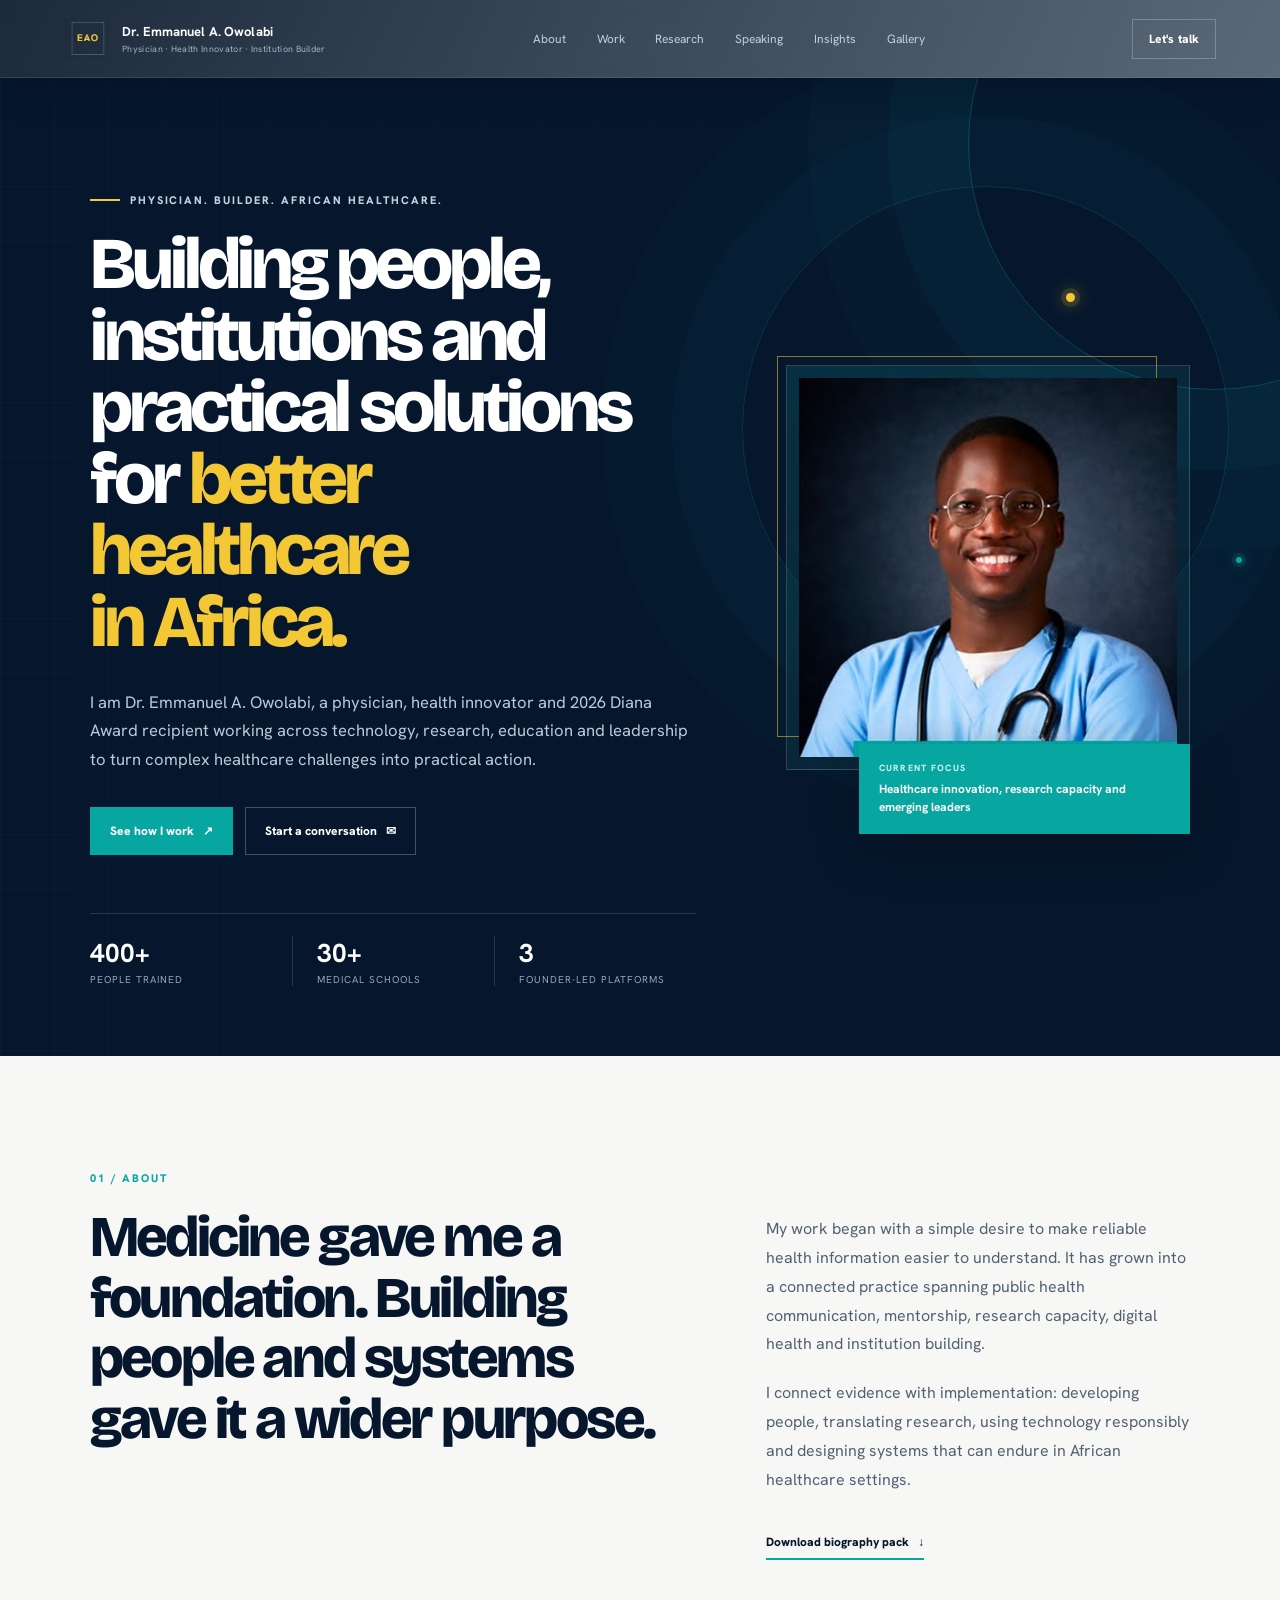
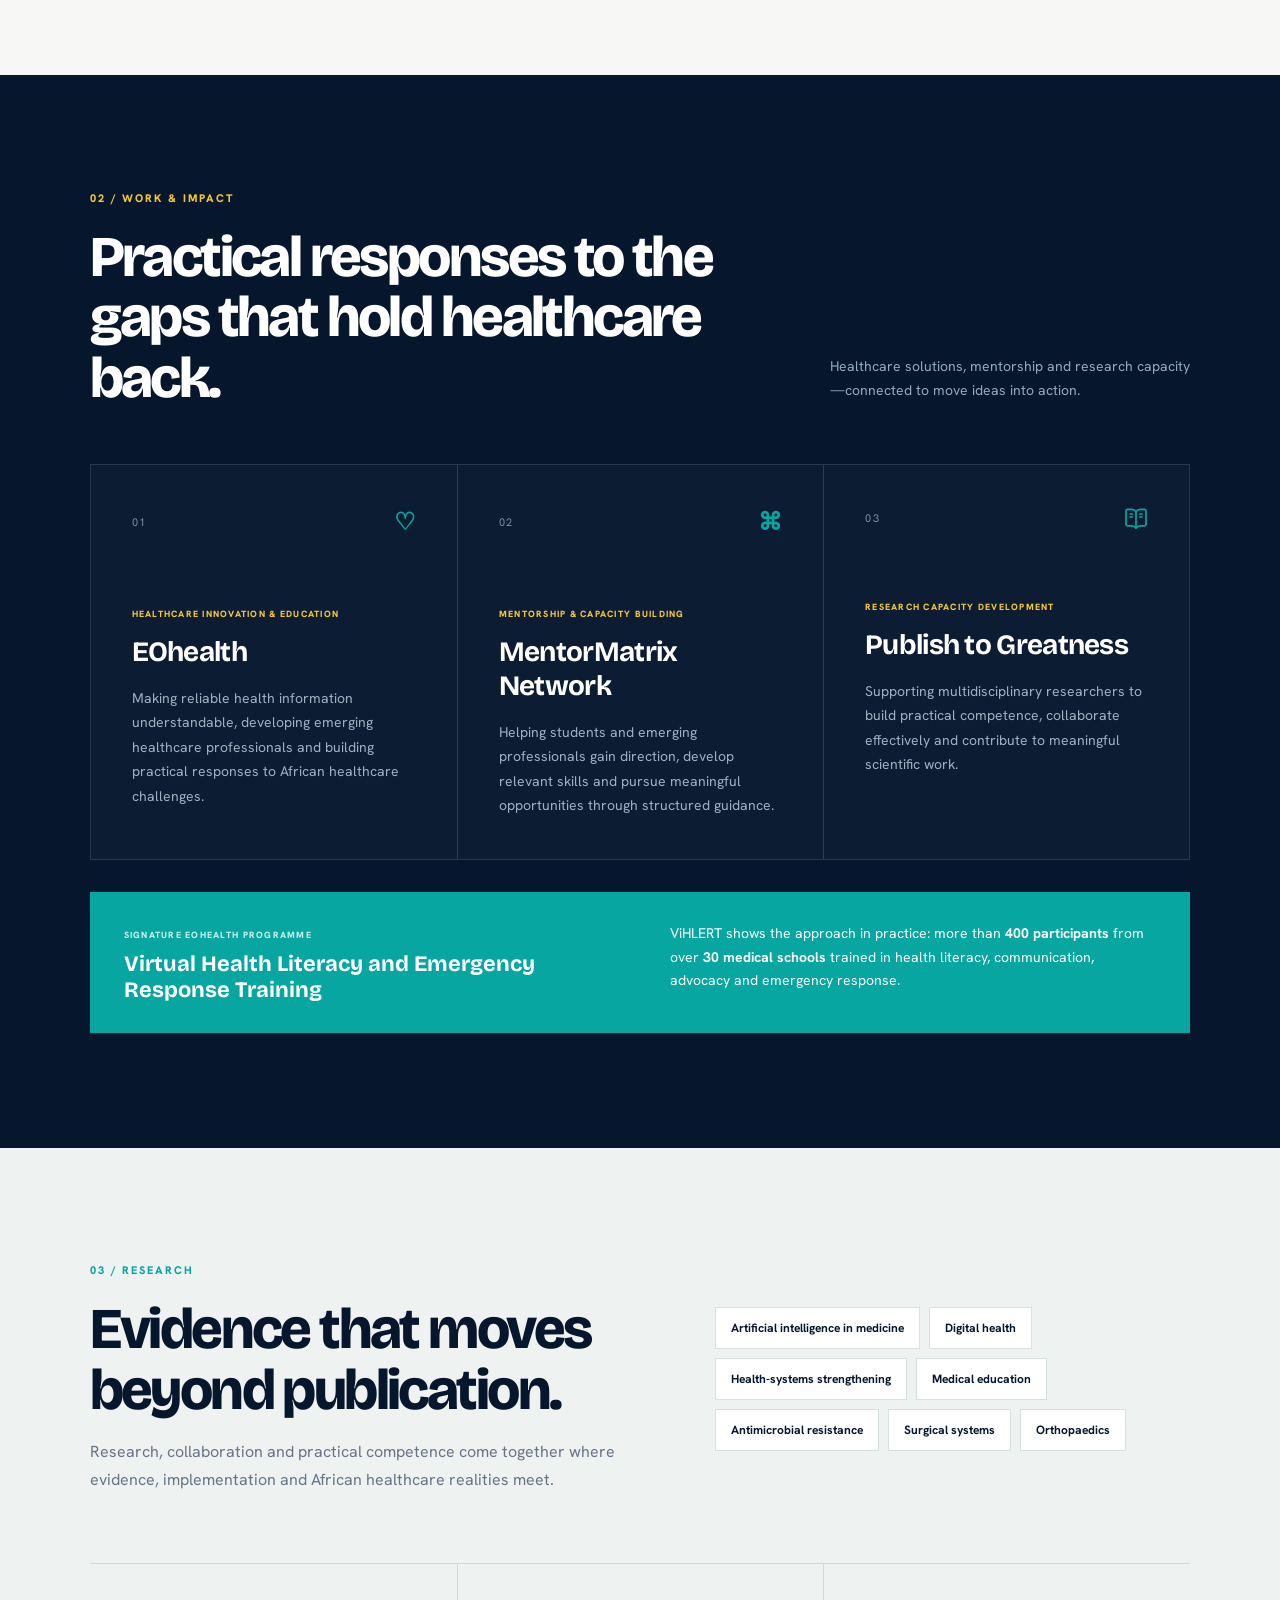
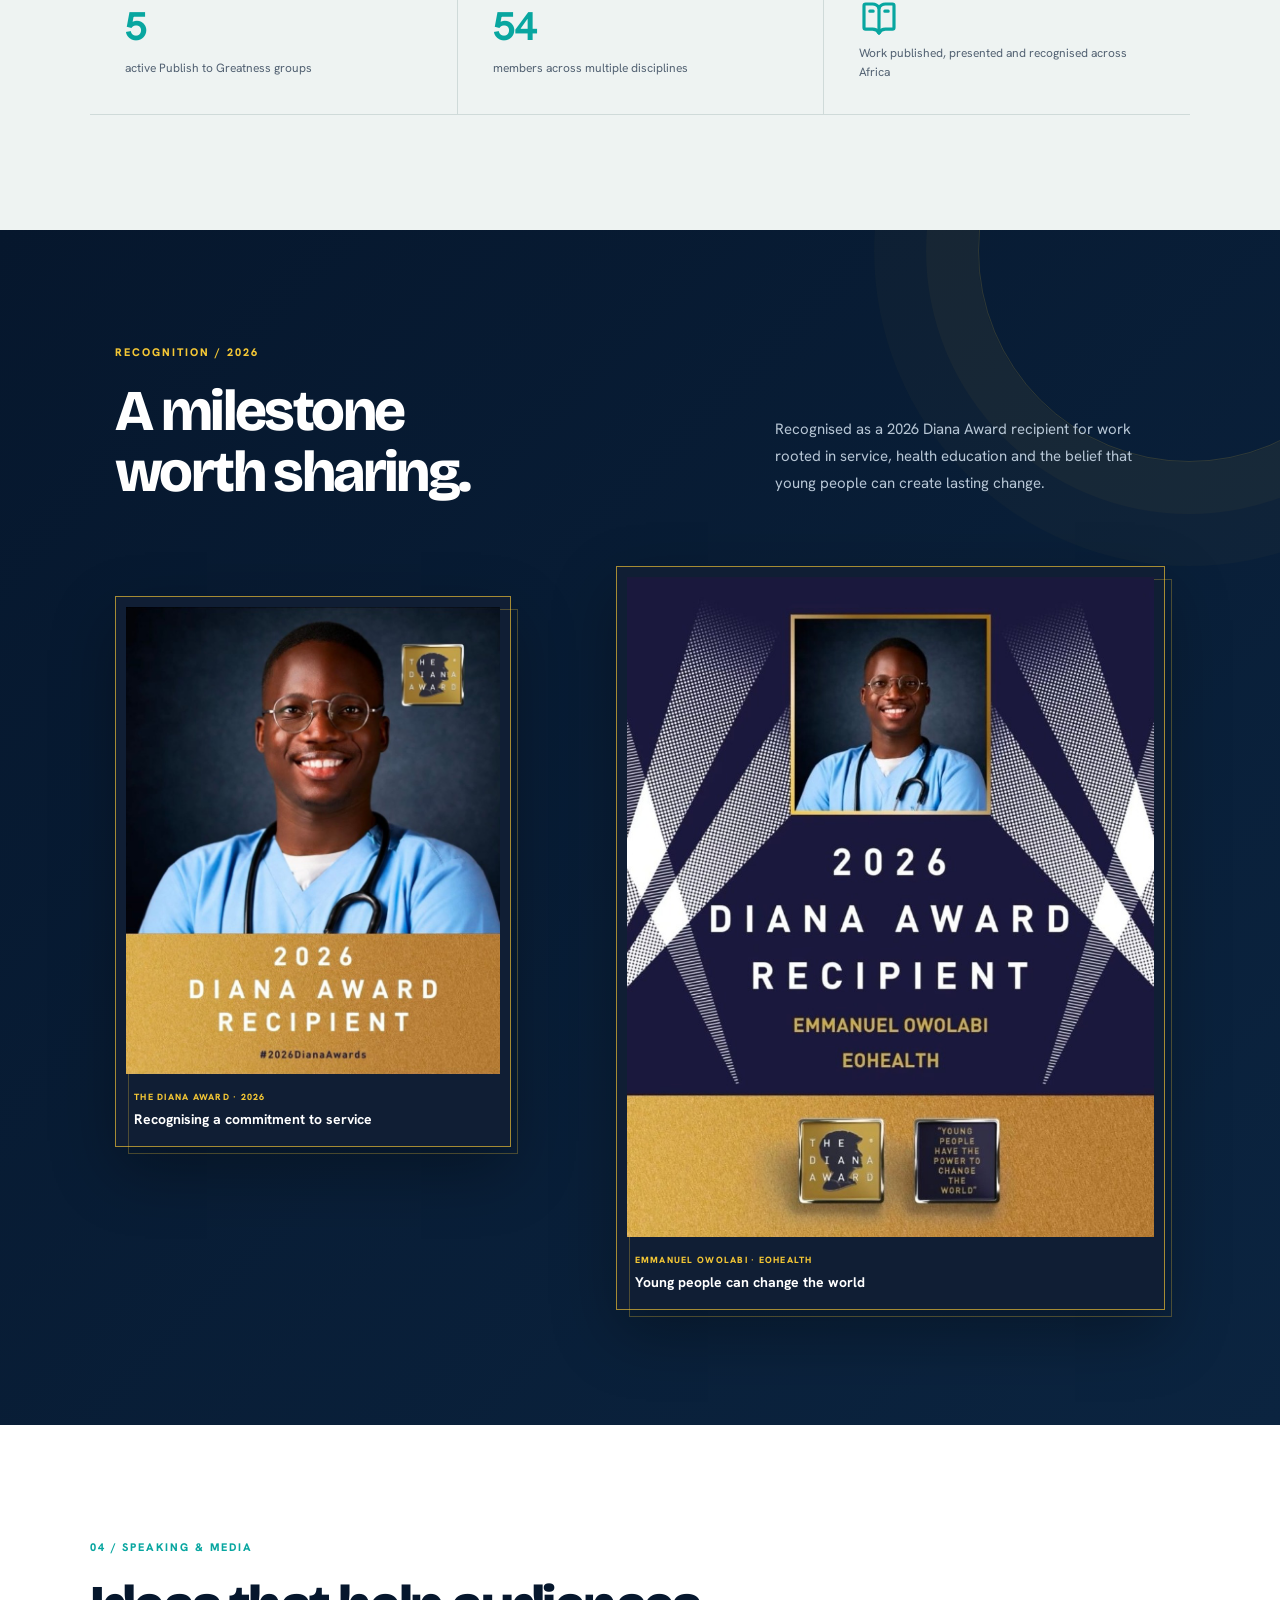
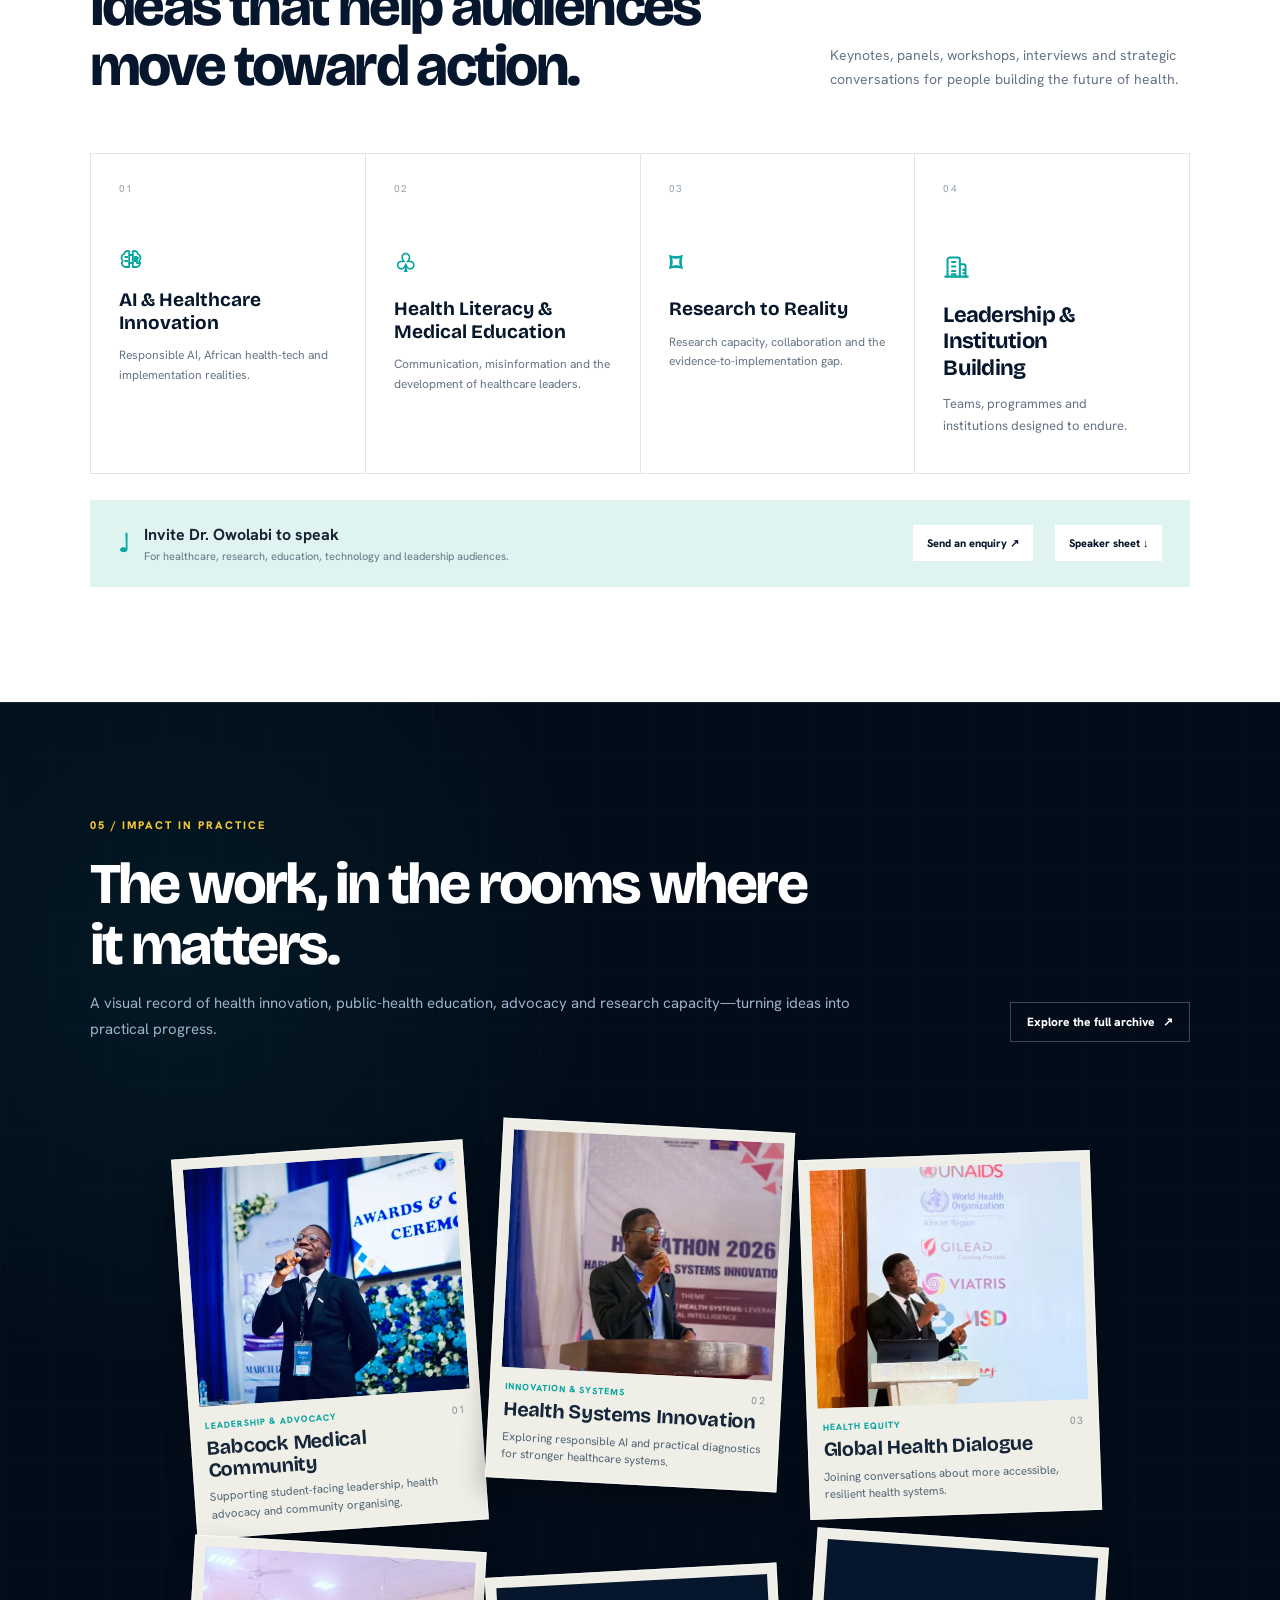
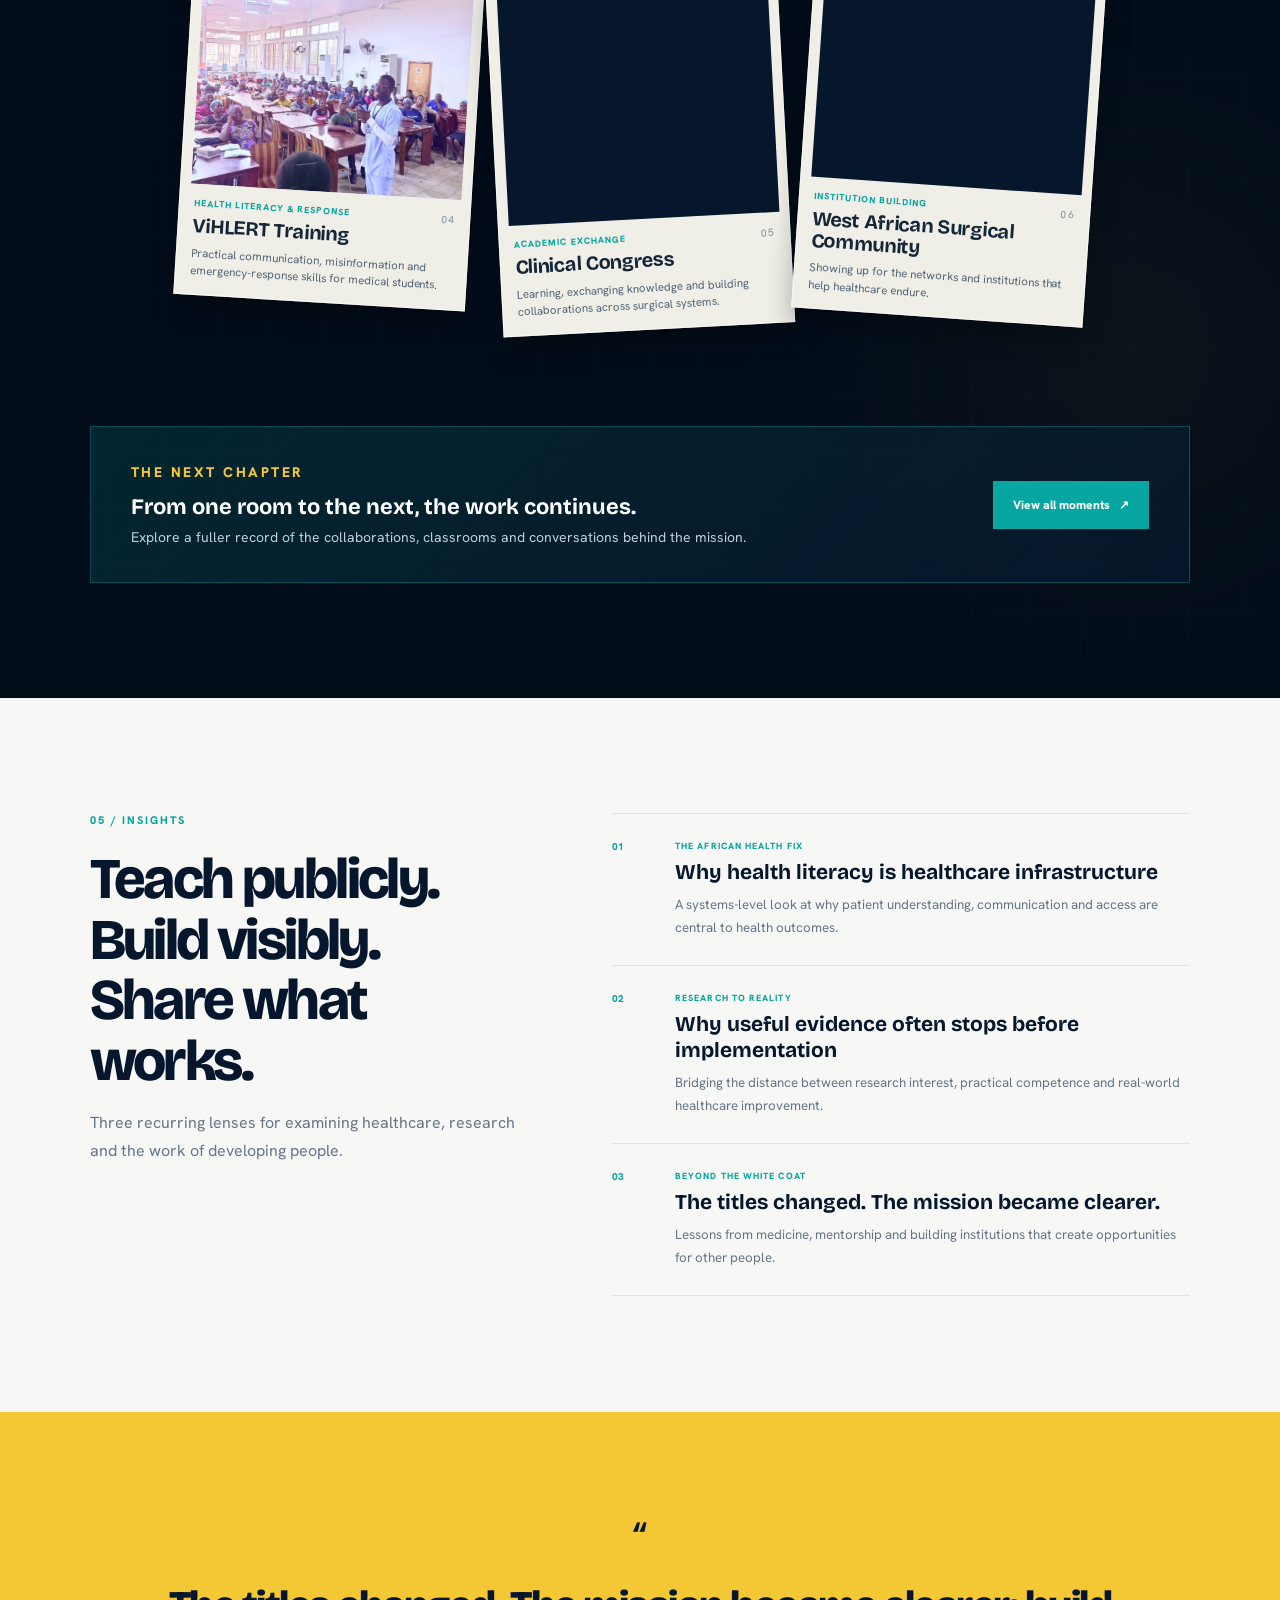
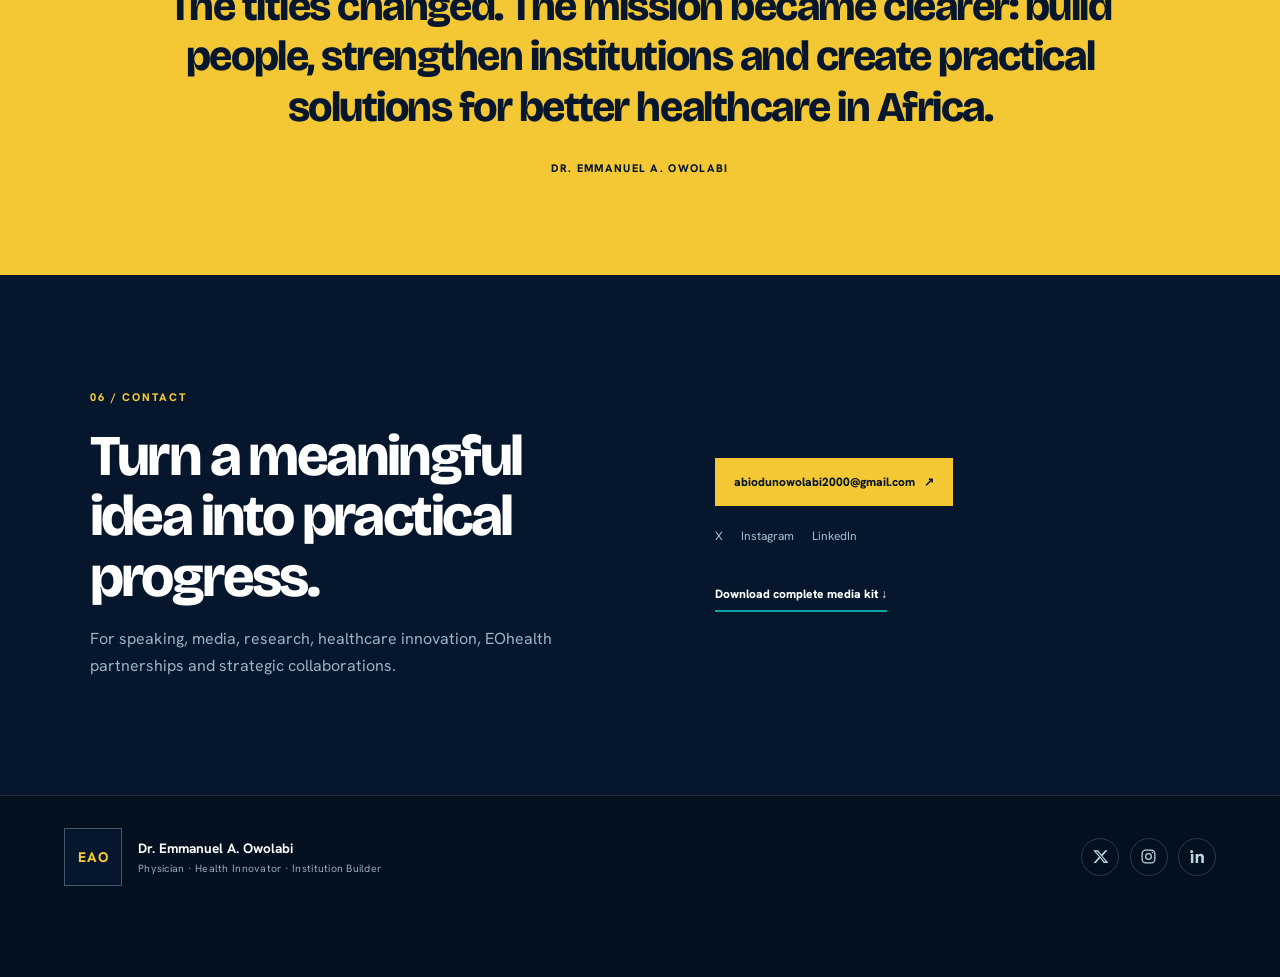
==== index.html @ b68e2443 "i have completed dr.eaowebsite" ====
<!doctype html>
<html lang="en" class="no-js">
<head>
  <meta charset="utf-8">
  <meta name="viewport" content="width=device-width, initial-scale=1">
  <title>Dr. Emmanuel A. Owolabi | 2026 Diana Award Recipient</title>
  <meta name="description" content="Dr. Emmanuel A. Owolabi is a physician, health innovator and 2026 Diana Award recipient advancing healthcare through technology, research, education and leadership in Africa.">
  <meta name="keywords" content="Dr. Emmanuel, Dr Emmanuel Owolabi, Emmanuel Owolabi, Emmanuel A. Owolabi, Diana Award winner, 2026 Diana Award recipient, EAO, EOHealth, Vihlert">
  <meta name="author" content="Dr. Emmanuel A. Owolabi">
  <link rel="canonical" href="https://dremmanuelowolabi.com/">
  <link rel="icon" type="image/png" href="/favicon.png">
  <meta property="og:type" content="website">
  <meta property="og:title" content="Dr. Emmanuel A. Owolabi | 2026 Diana Award Recipient">
  <meta property="og:description" content="Dr. Emmanuel A. Owolabi is a physician, health innovator and 2026 Diana Award recipient advancing healthcare through technology, research, education and leadership in Africa.">
  <meta property="og:url" content="https://dremmanuelowolabi.com/">
  <meta name="twitter:card" content="summary">
  <script type="application/ld+json">
    {
      "@context": "https://schema.org",
      "@type": "Person",
      "name": "Dr. Emmanuel A. Owolabi",
      "url": "https://dremmanuelowolabi.com/",
      "jobTitle": "Physician and health innovator",
      "description": "Physician, health innovator and 2026 Diana Award recipient working across technology, research, education and leadership to advance healthcare in Africa.",
      "award": "2026 Diana Award"
    }
  </script>
  <meta name="theme-color" content="#030f1f">
  <link rel="preconnect" href="https://fonts.googleapis.com">
  <link rel="preconnect" href="https://fonts.gstatic.com" crossorigin>
  <link href="https://fonts.googleapis.com/css2?family=Bricolage+Grotesque:opsz,wght@12..96,500;12..96,700;12..96,800&family=Hanken+Grotesk:wght@400;500;600;700&display=swap" rel="stylesheet">
  <link rel="stylesheet" href="css/main.css?v=20261031">
  <script>document.documentElement.className = "js";</script>
</head>
<body>
  <a class="skip-link" href="#main-content">Skip to content</a>
  <div data-component="components/navbar.html"></div>
  <main id="main-content"></main>
  <div data-component="components/footer.html"></div>
  <noscript><p style="padding:2rem">This site needs JavaScript to load its content.</p></noscript>
  <script type="module" src="js/main.js"></script>
</body>
</html>
---- css/main.css ----
@import url("reference.css");
@import url("gallery.css");
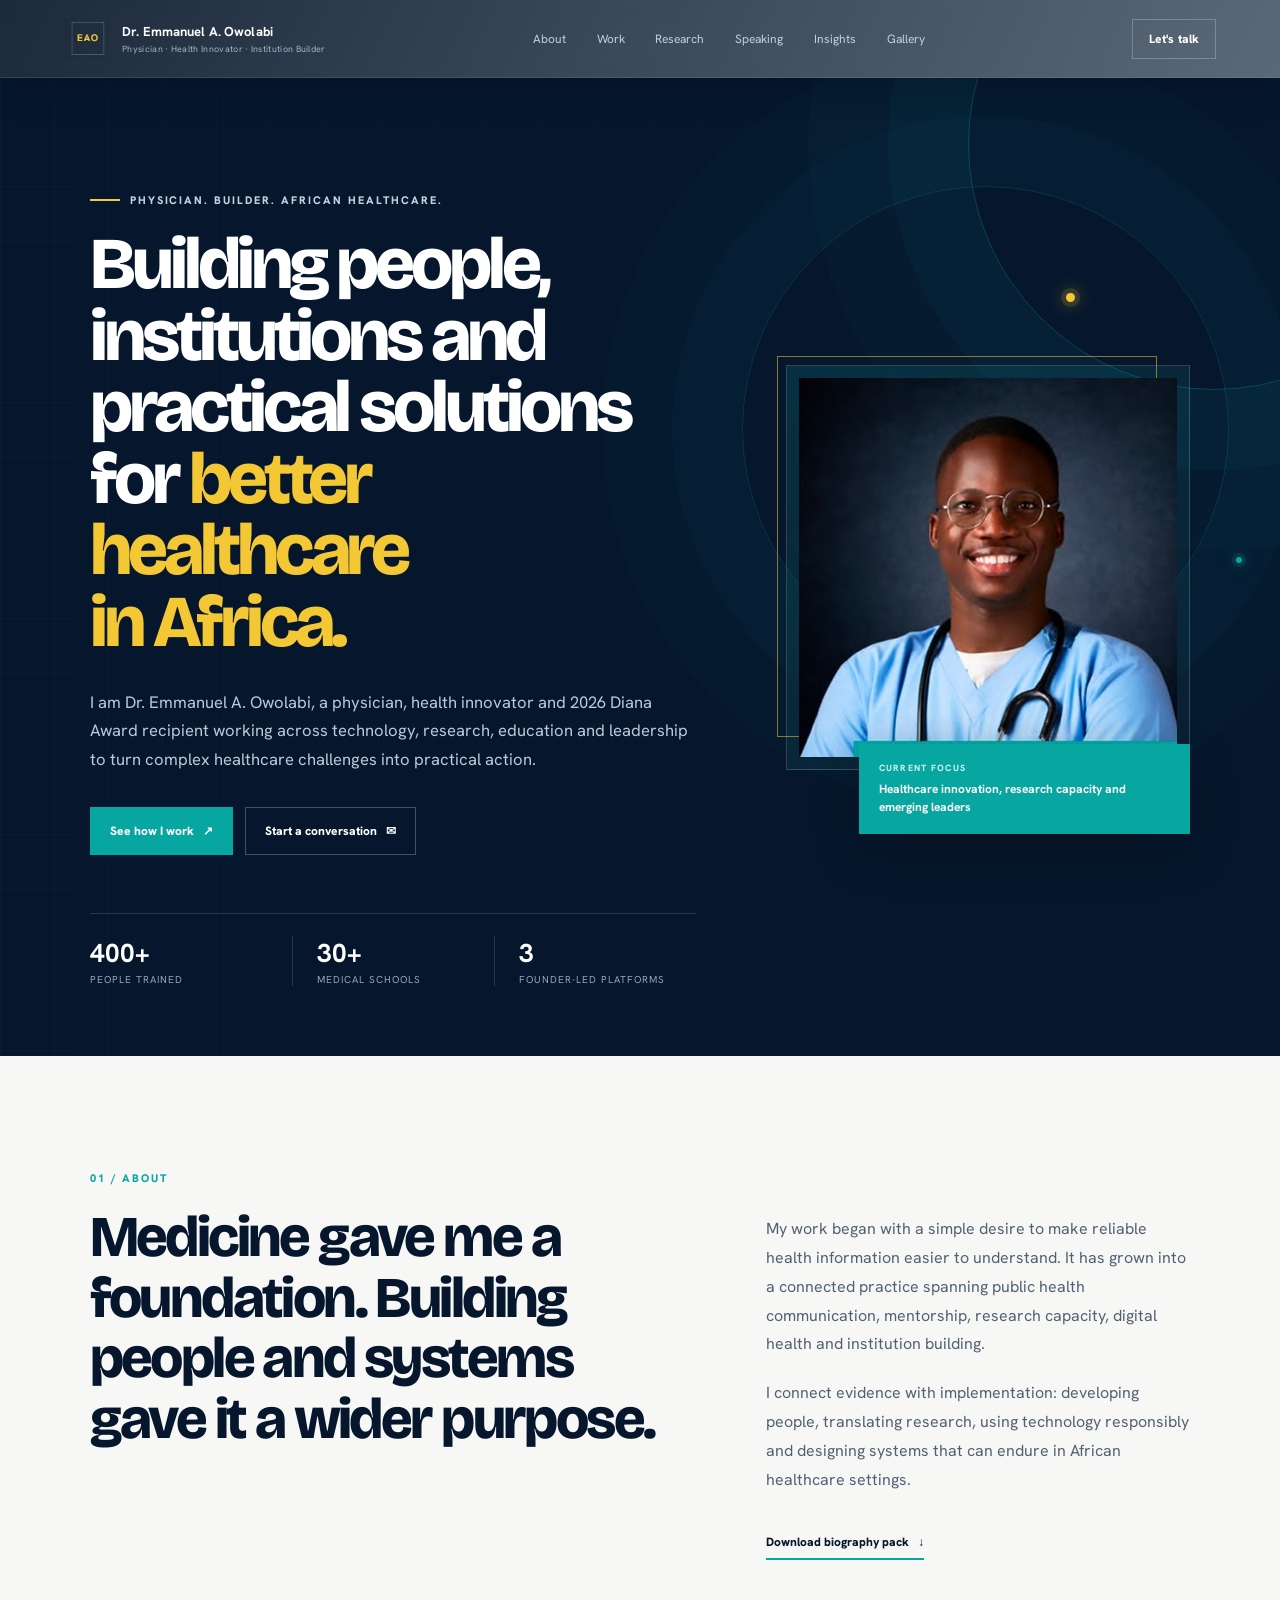
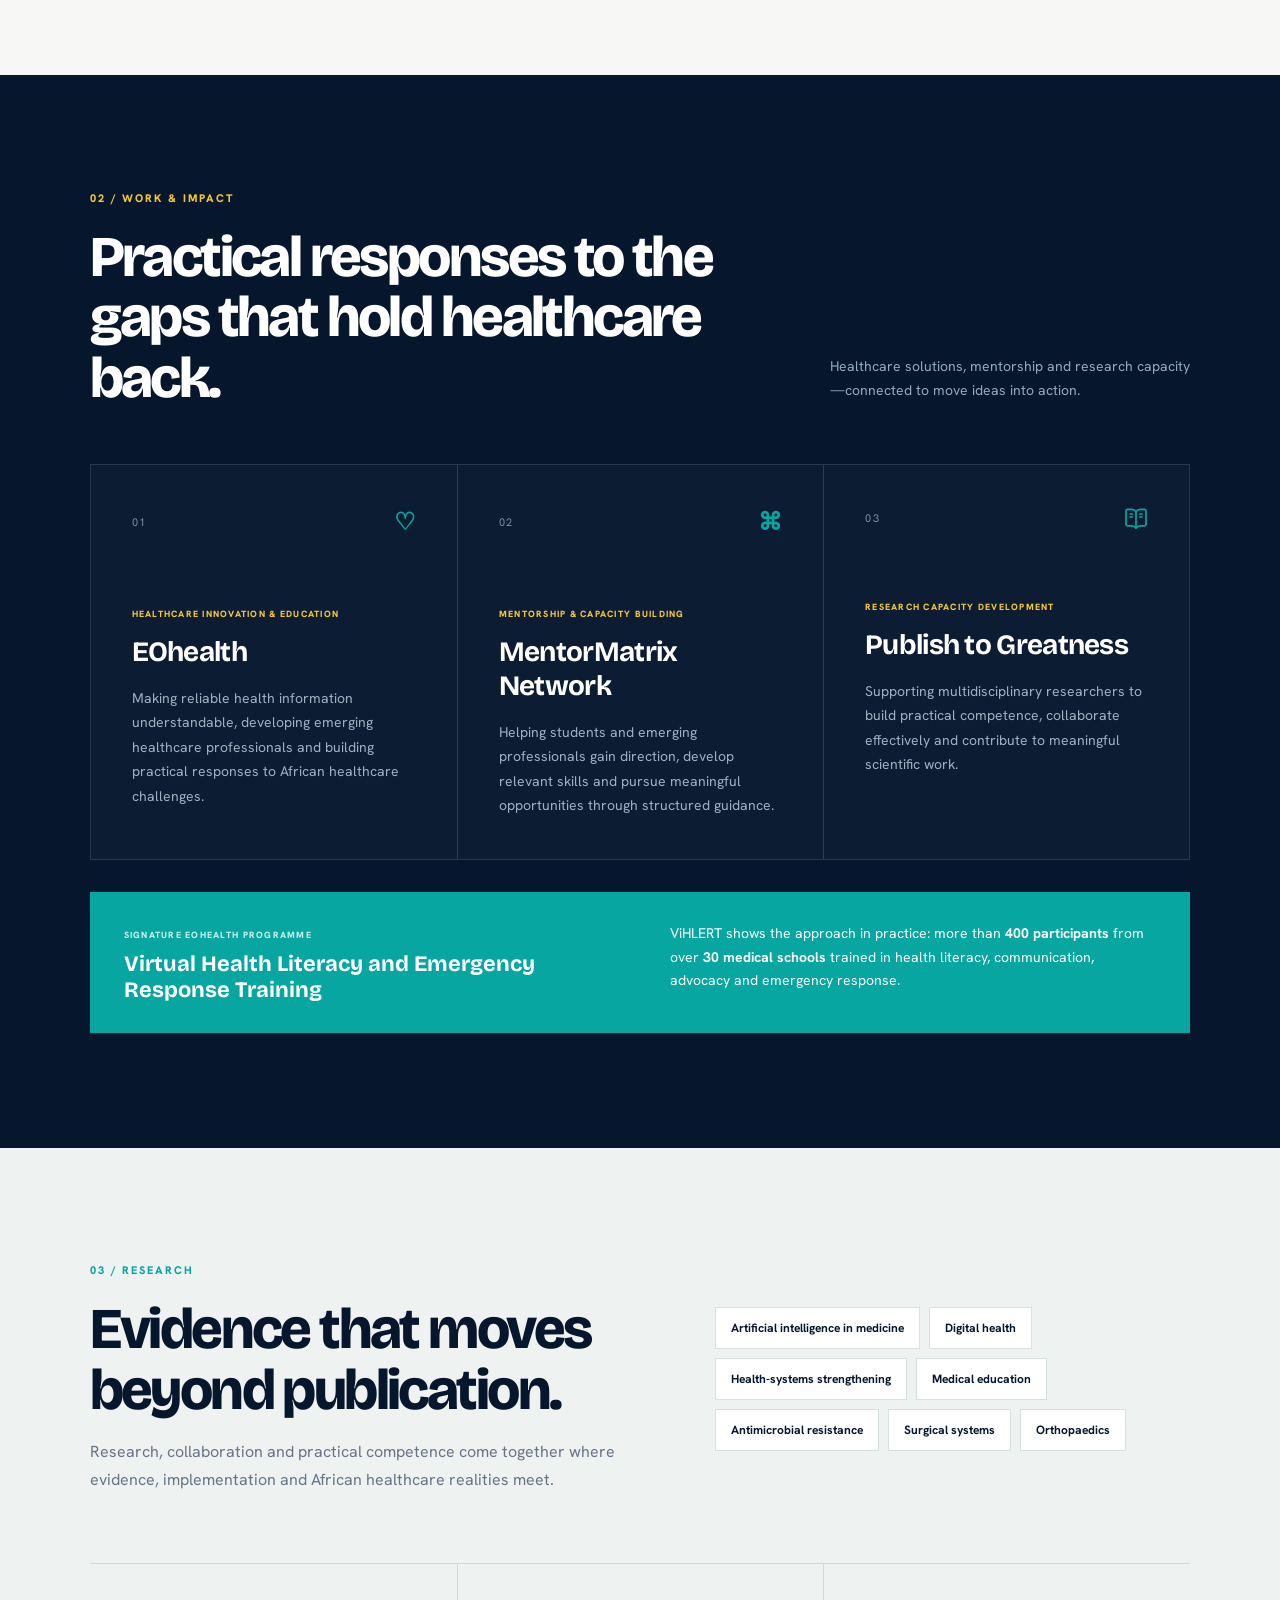
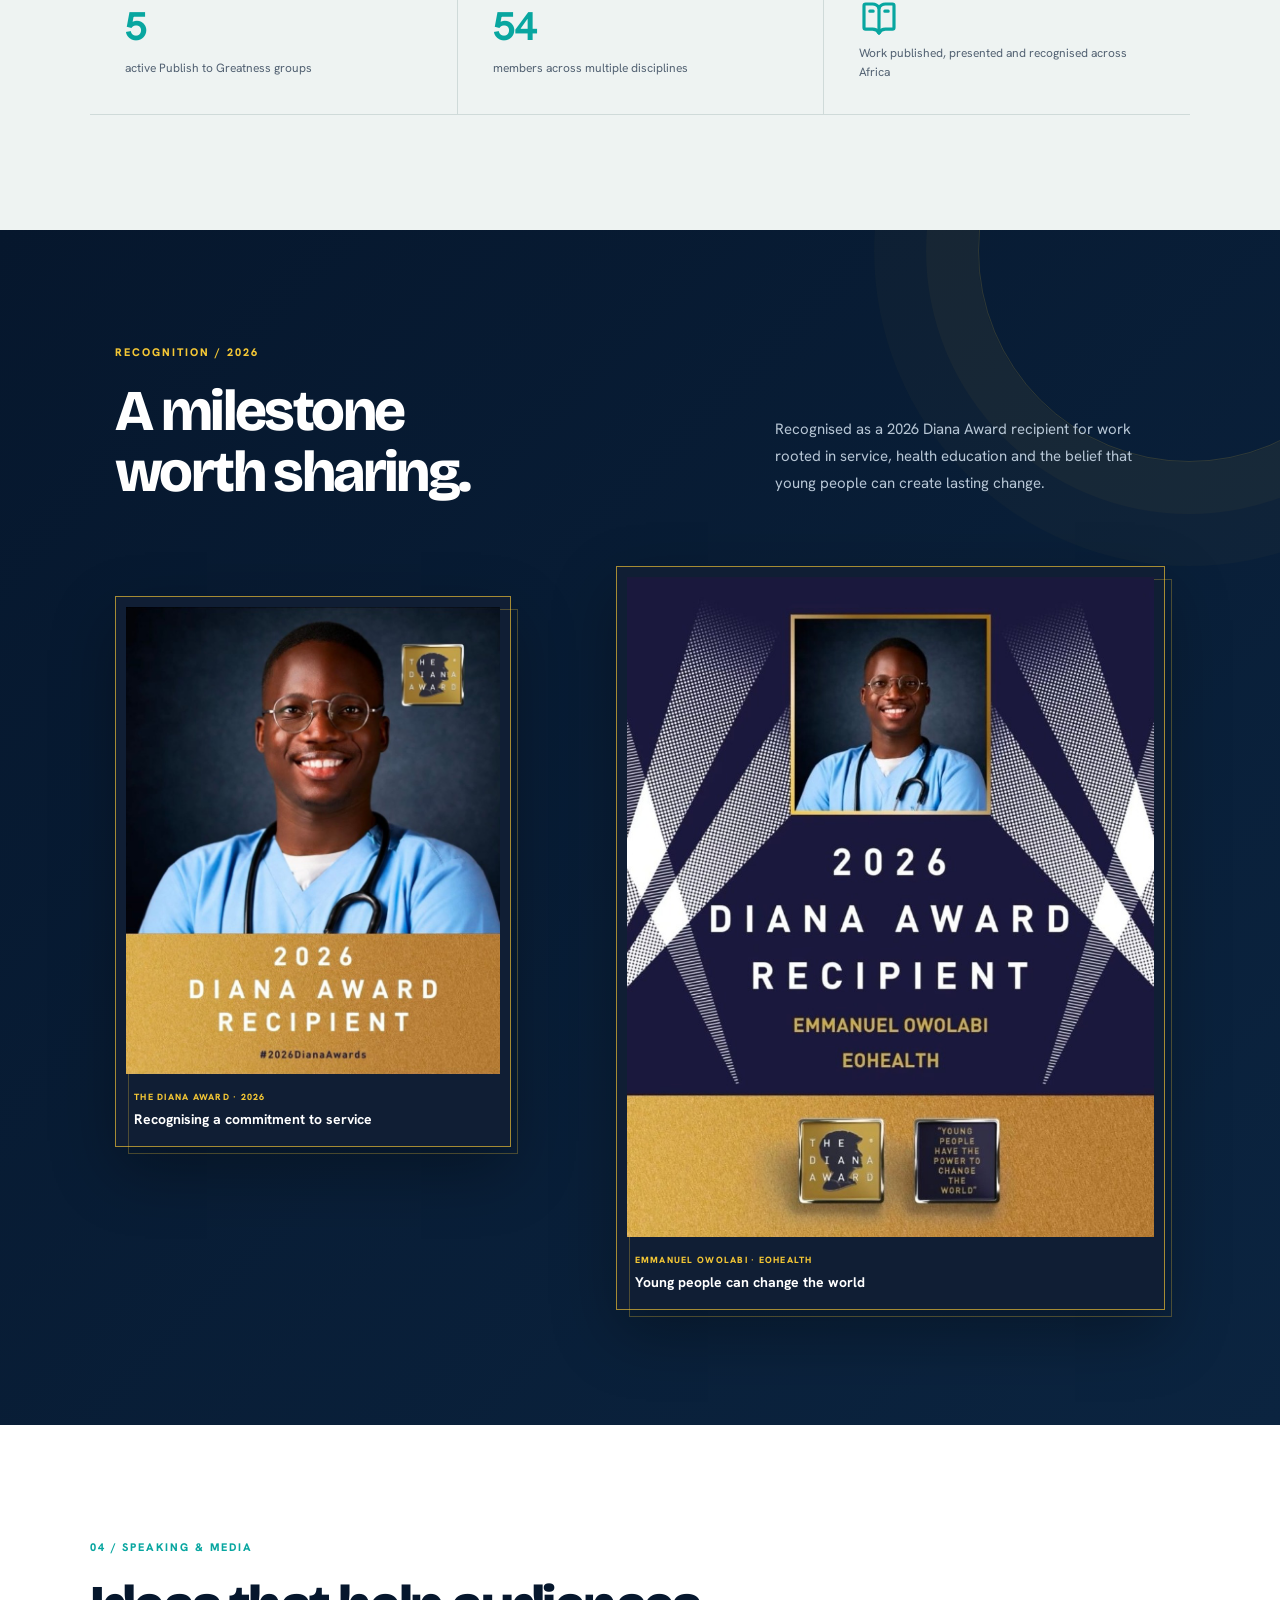
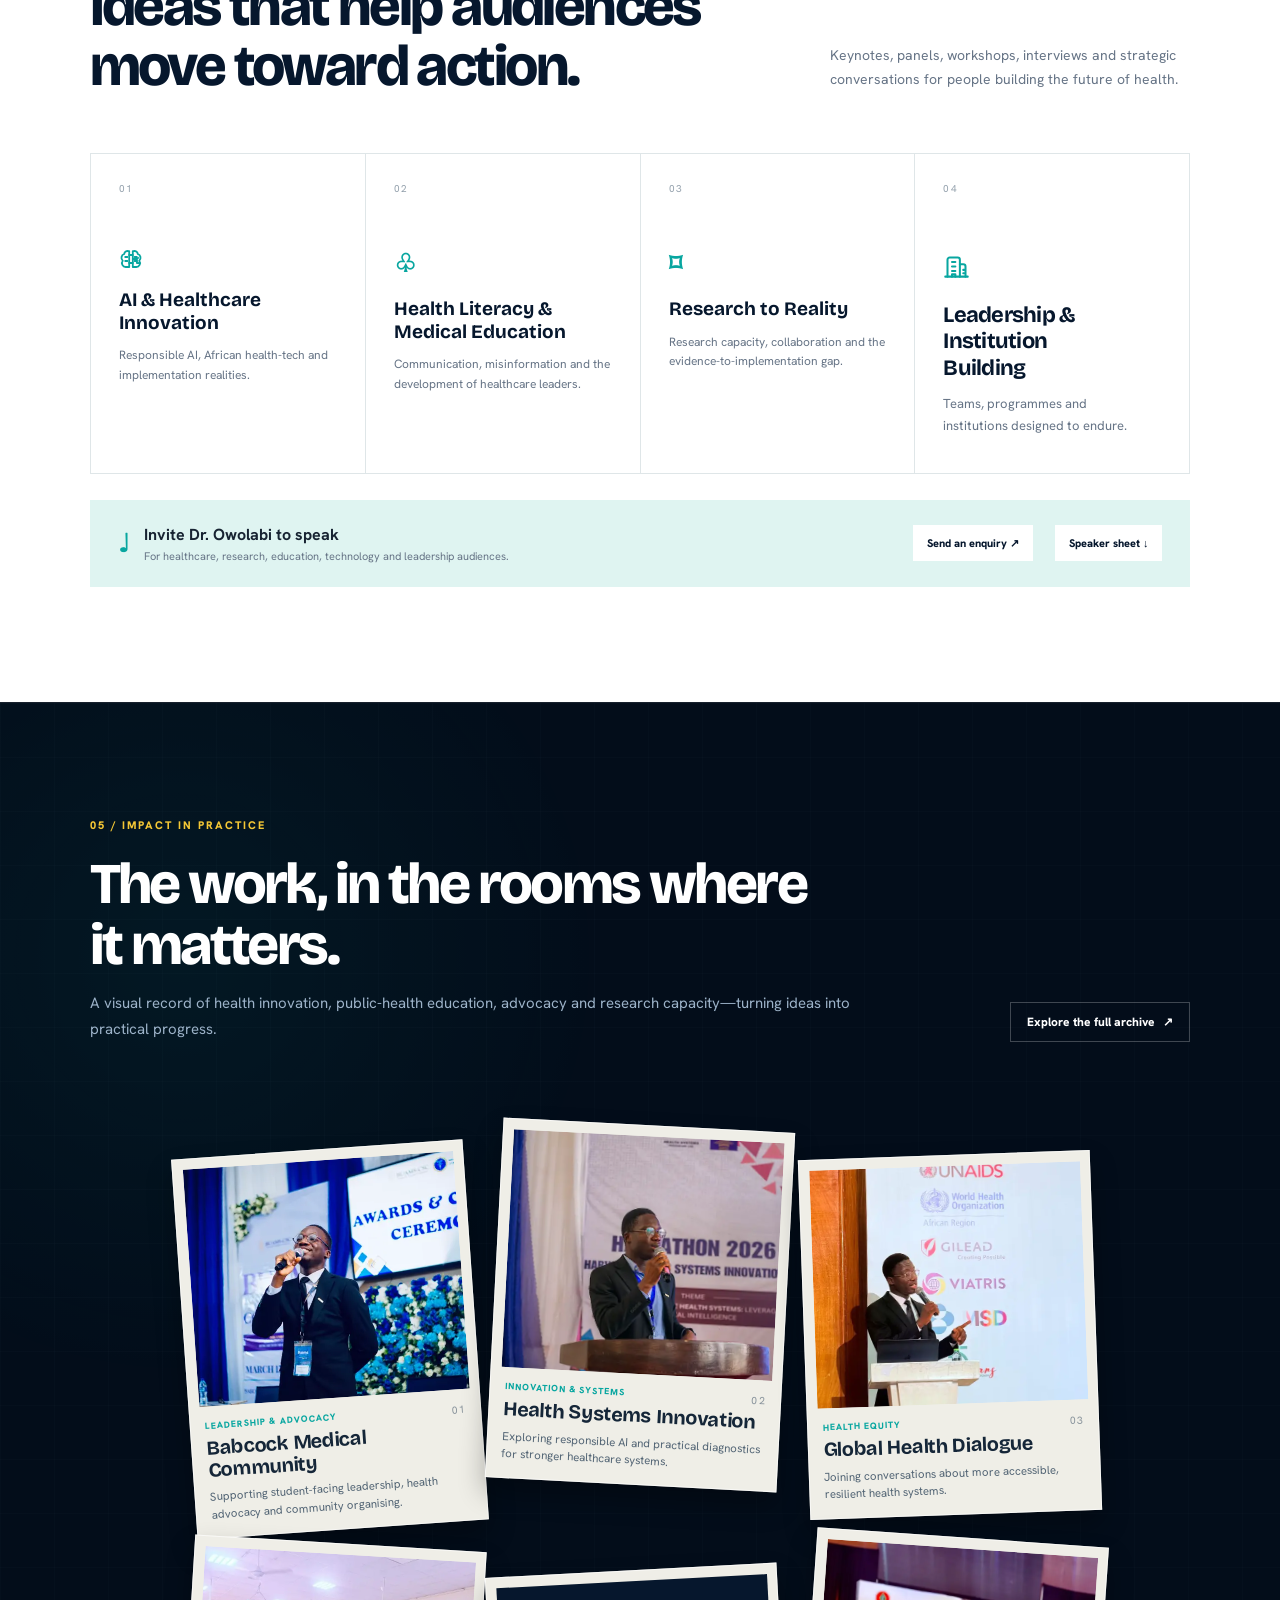
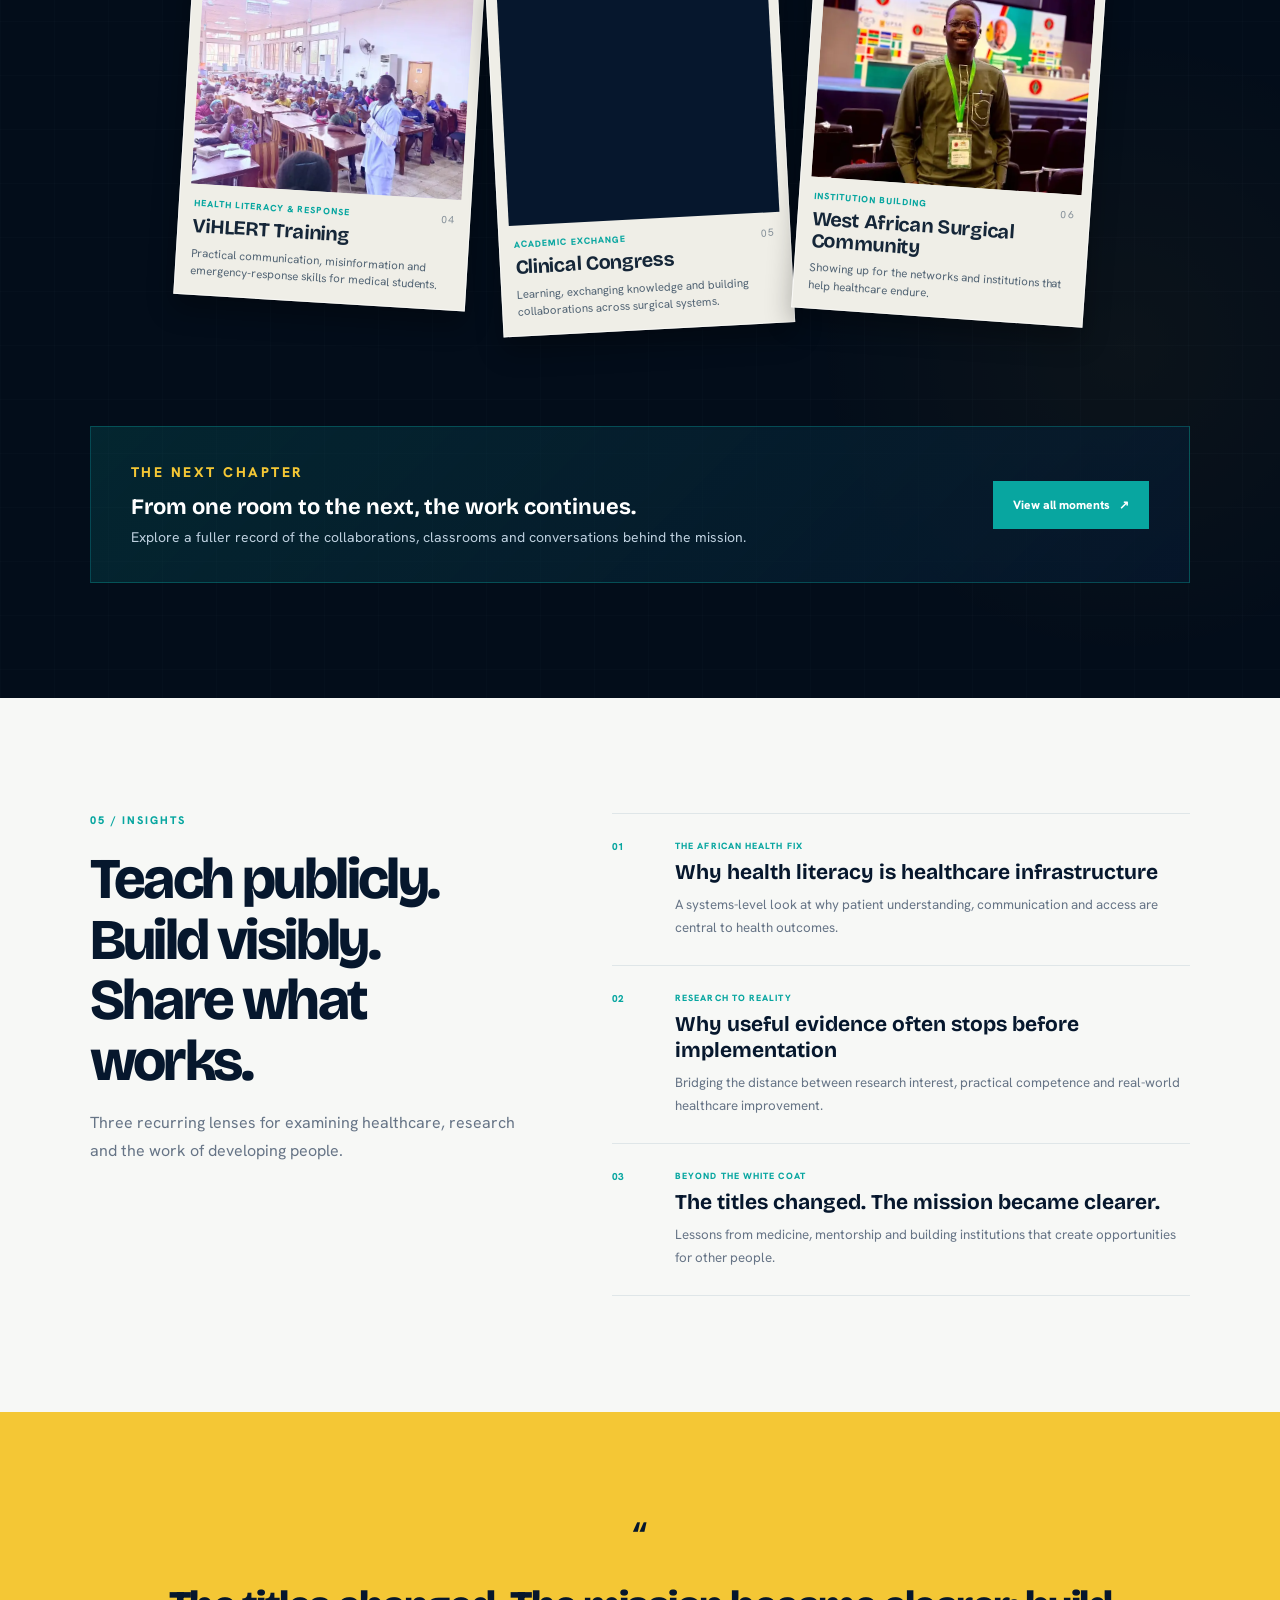
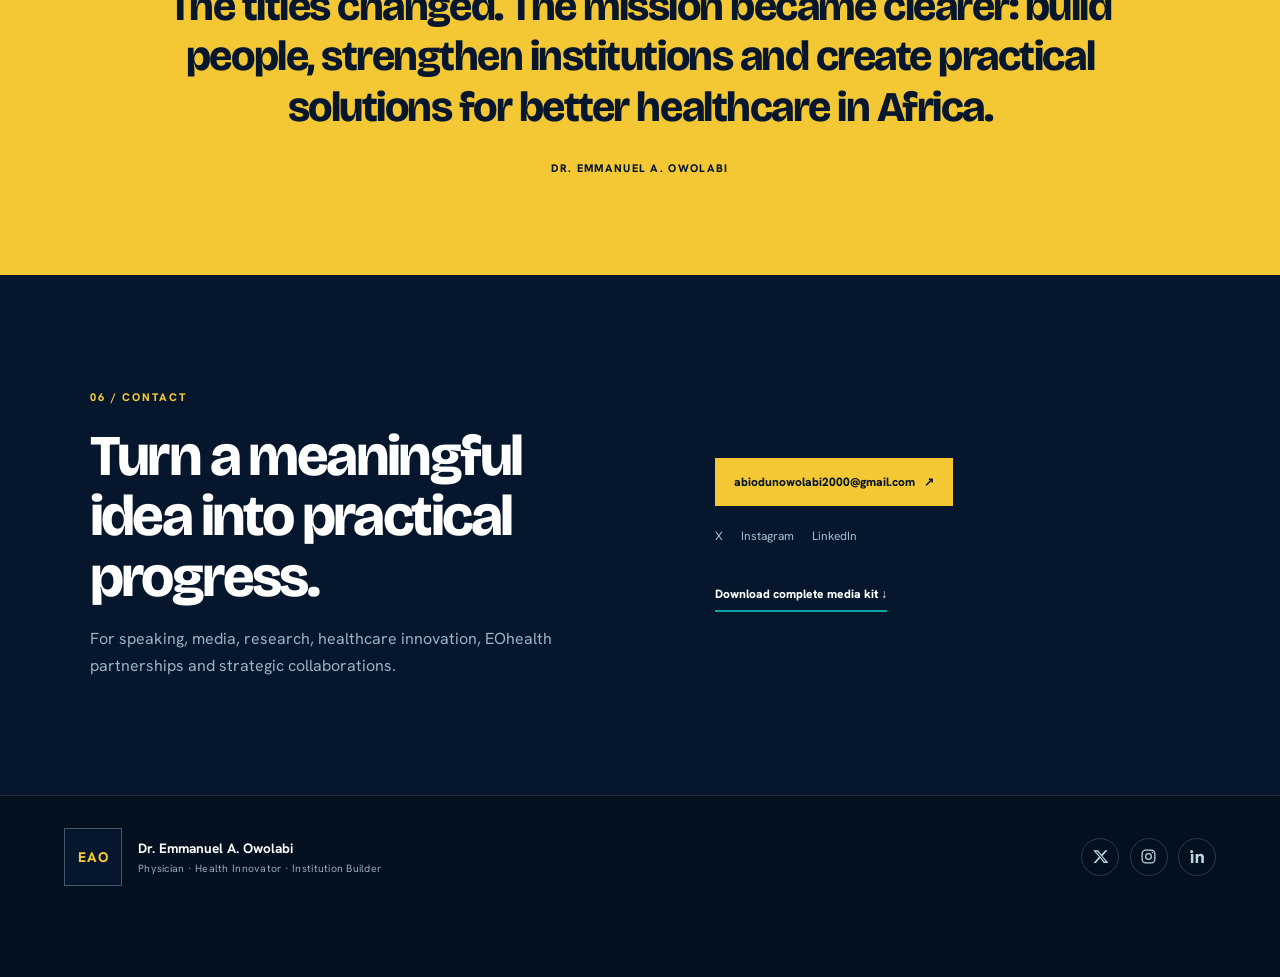
==== commit 77ad3bdc: "i have completed dr.eaowebsite" ====
--- a/index.html
+++ b/index.html
@@ -3,26 +3,72 @@
 <head>
   <meta charset="utf-8">
   <meta name="viewport" content="width=device-width, initial-scale=1">
-  <title>Dr. Emmanuel A. Owolabi | 2026 Diana Award Recipient</title>
+  <title>Dr. Emmanuel A. Owolabi | Physician &amp; Diana Award Recipient</title>
   <meta name="description" content="Dr. Emmanuel A. Owolabi is a physician, health innovator and 2026 Diana Award recipient advancing healthcare through technology, research, education and leadership in Africa.">
   <meta name="keywords" content="Dr. Emmanuel, Dr Emmanuel Owolabi, Emmanuel Owolabi, Emmanuel A. Owolabi, Diana Award winner, 2026 Diana Award recipient, EAO, EOHealth, Vihlert">
   <meta name="author" content="Dr. Emmanuel A. Owolabi">
   <link rel="canonical" href="https://dremmanuelowolabi.com/">
   <link rel="icon" type="image/png" href="/favicon.png">
   <meta property="og:type" content="website">
-  <meta property="og:title" content="Dr. Emmanuel A. Owolabi | 2026 Diana Award Recipient">
+  <meta property="og:title" content="Dr. Emmanuel A. Owolabi | Physician &amp; Diana Award Recipient">
   <meta property="og:description" content="Dr. Emmanuel A. Owolabi is a physician, health innovator and 2026 Diana Award recipient advancing healthcare through technology, research, education and leadership in Africa.">
   <meta property="og:url" content="https://dremmanuelowolabi.com/">
   <meta name="twitter:card" content="summary">
+  <meta name="twitter:title" content="Dr. Emmanuel A. Owolabi | Physician &amp; Diana Award Recipient">
+  <meta name="twitter:description" content="Physician, health innovator and 2026 Diana Award recipient advancing healthcare through technology, research, education and leadership in Africa.">
   <script type="application/ld+json">
     {
       "@context": "https://schema.org",
-      "@type": "Person",
-      "name": "Dr. Emmanuel A. Owolabi",
-      "url": "https://dremmanuelowolabi.com/",
-      "jobTitle": "Physician and health innovator",
-      "description": "Physician, health innovator and 2026 Diana Award recipient working across technology, research, education and leadership to advance healthcare in Africa.",
-      "award": "2026 Diana Award"
+      "@graph": [
+        {
+          "@type": "WebSite",
+          "@id": "https://dremmanuelowolabi.com/#website",
+          "url": "https://dremmanuelowolabi.com/",
+          "name": "Dr. Emmanuel A. Owolabi",
+          "inLanguage": "en",
+          "about": { "@id": "https://dremmanuelowolabi.com/#person" }
+        },
+        {
+          "@type": "ProfilePage",
+          "@id": "https://dremmanuelowolabi.com/#profile",
+          "url": "https://dremmanuelowolabi.com/",
+          "name": "Dr. Emmanuel A. Owolabi | Physician and 2026 Diana Award Recipient",
+          "isPartOf": { "@id": "https://dremmanuelowolabi.com/#website" },
+          "mainEntity": { "@id": "https://dremmanuelowolabi.com/#person" },
+          "inLanguage": "en"
+        },
+        {
+          "@type": "Person",
+          "@id": "https://dremmanuelowolabi.com/#person",
+          "name": "Dr. Emmanuel A. Owolabi",
+          "alternateName": [
+            "Dr. Emmanuel Owolabi",
+            "Emmanuel Owolabi",
+            "Dr. Emmanuel",
+            "EAO"
+          ],
+          "url": "https://dremmanuelowolabi.com/",
+          "image": "https://dremmanuelowolabi.com/assets/images/portrait.jpg",
+          "jobTitle": "Physician and health innovator",
+          "description": "Dr. Emmanuel A. Owolabi is a physician, health innovator and 2026 Diana Award recipient working across technology, research, education and leadership to turn complex healthcare challenges into practical action.",
+          "award": "2026 Diana Award",
+          "knowsAbout": [
+            "Health innovation",
+            "Digital health",
+            "Health literacy",
+            "Public health communication",
+            "Medical education",
+            "Research capacity development",
+            "Healthcare leadership",
+            "African healthcare systems"
+          ],
+          "sameAs": [
+            "https://www.linkedin.com/in/emmaco4real",
+            "https://x.com/_emmaco4real_",
+            "https://www.instagram.com/_emmaco4real_/"
+          ]
+        }
+      ]
     }
   </script>
   <meta name="theme-color" content="#030f1f">
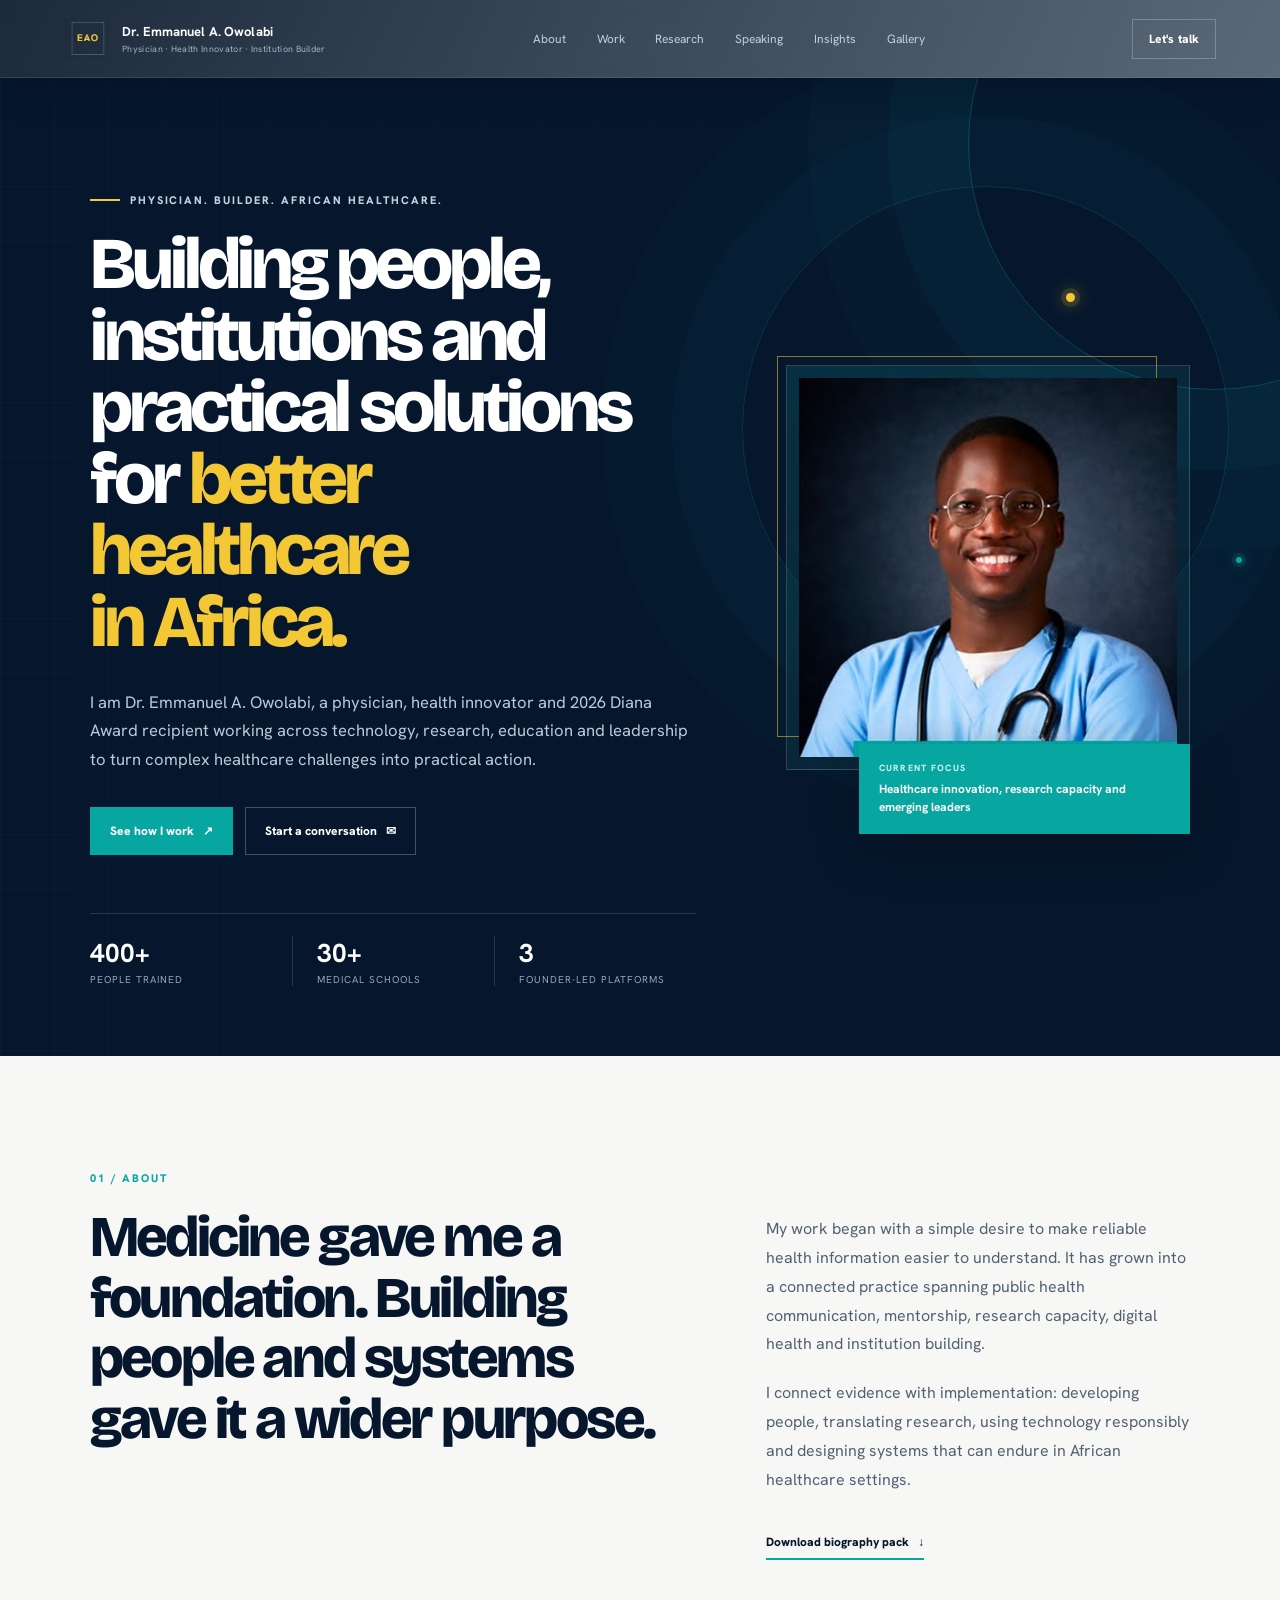
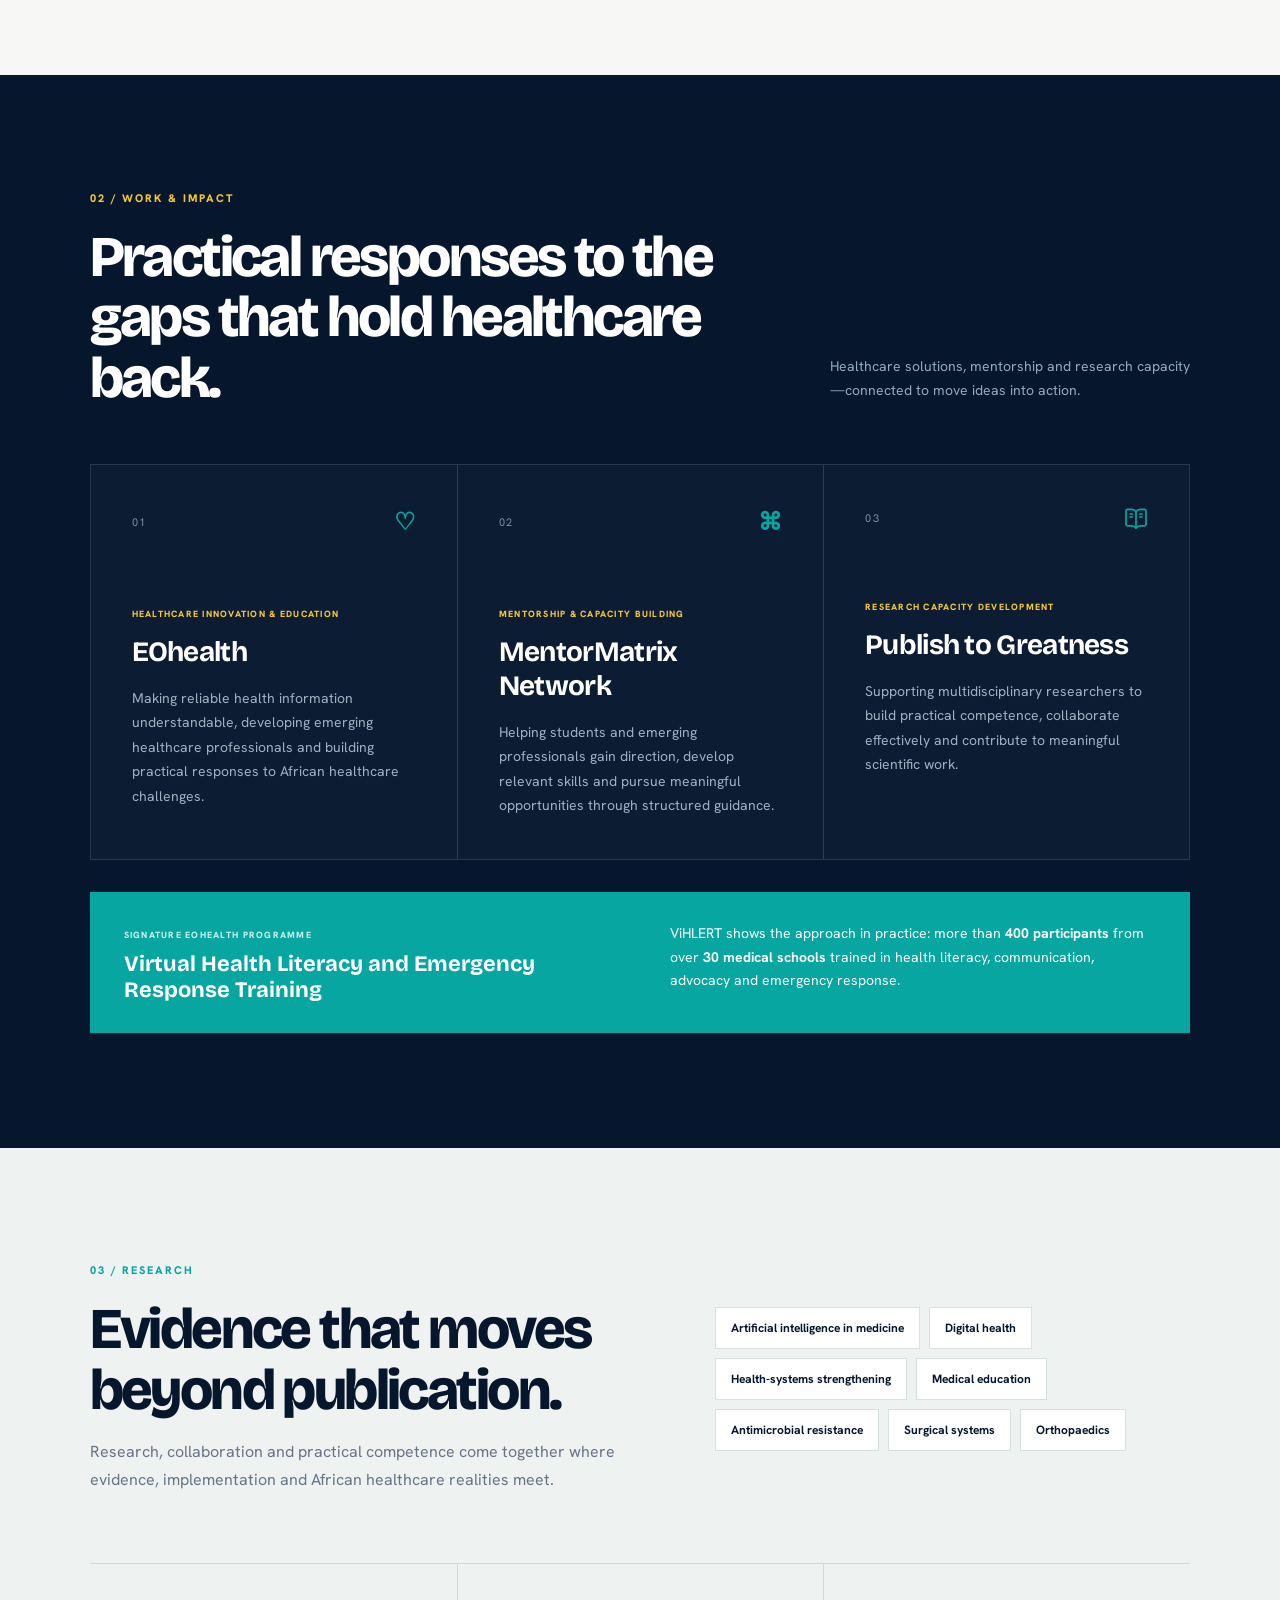
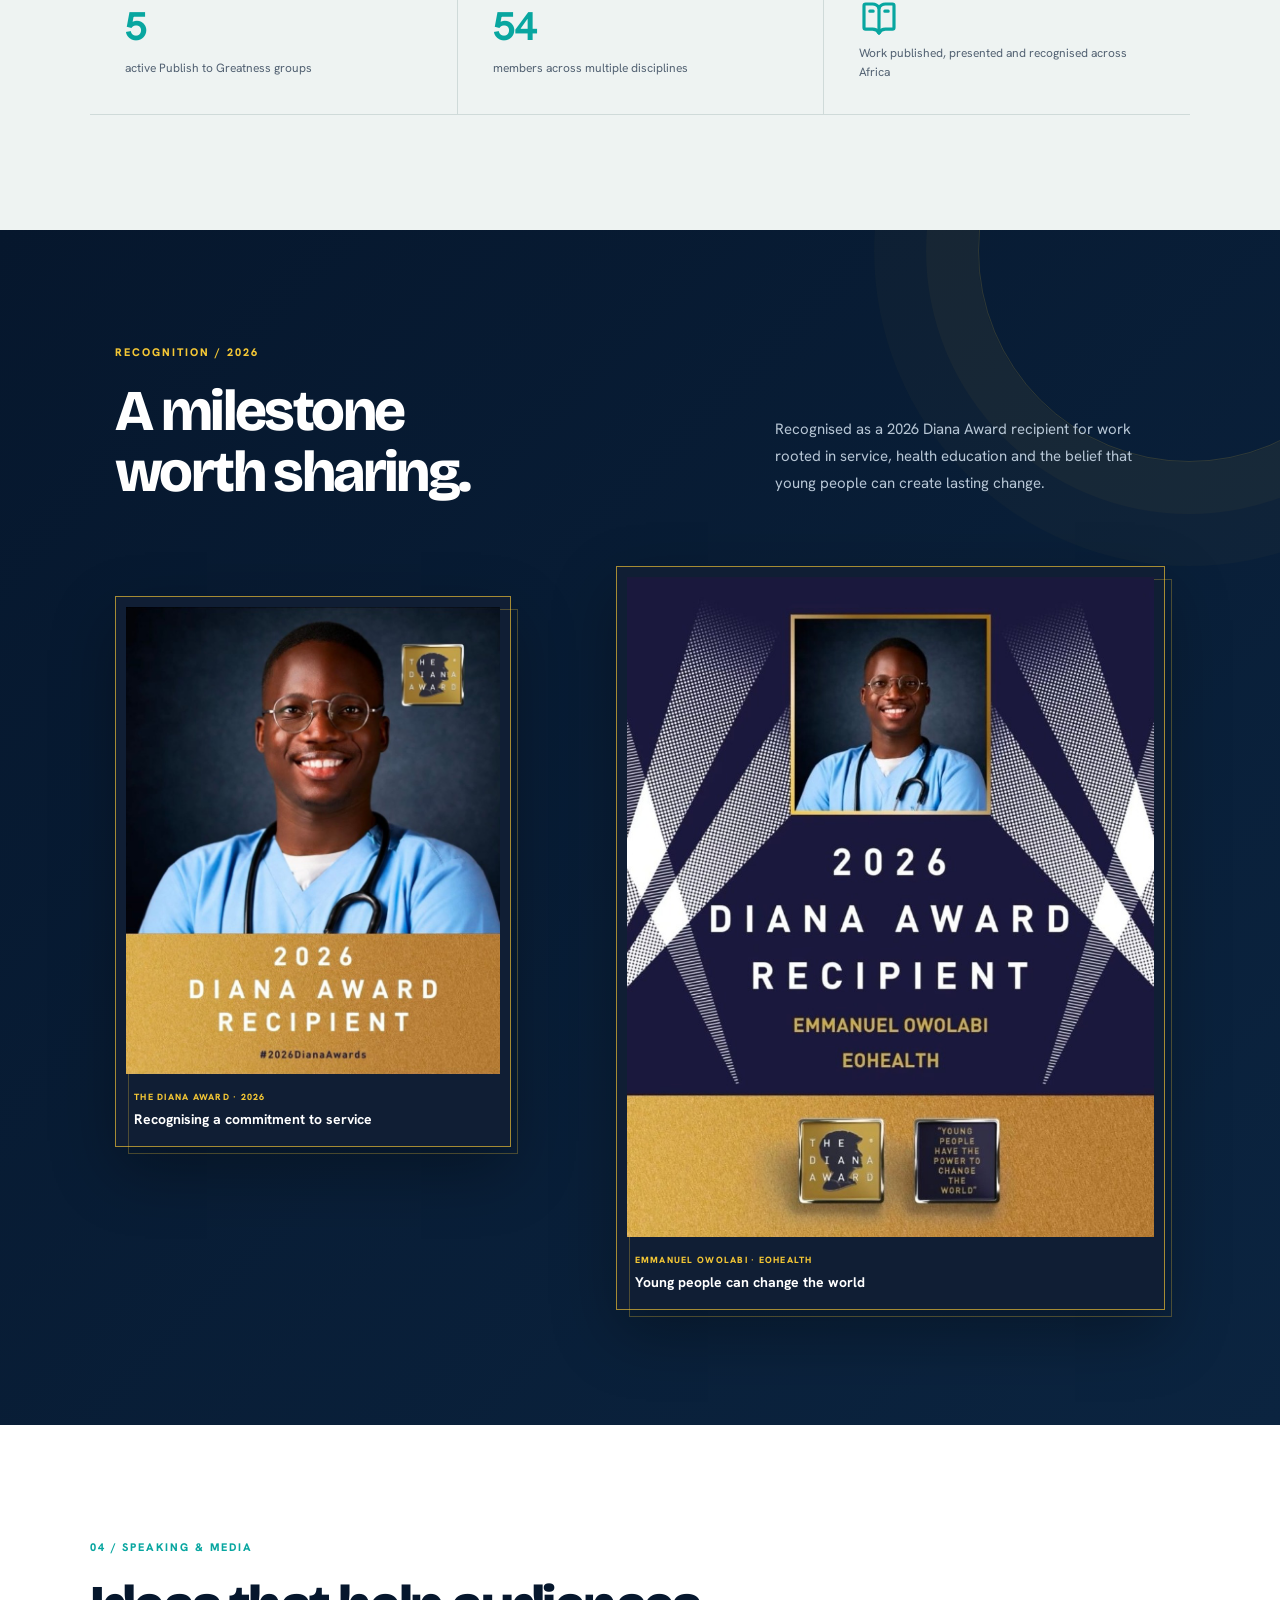
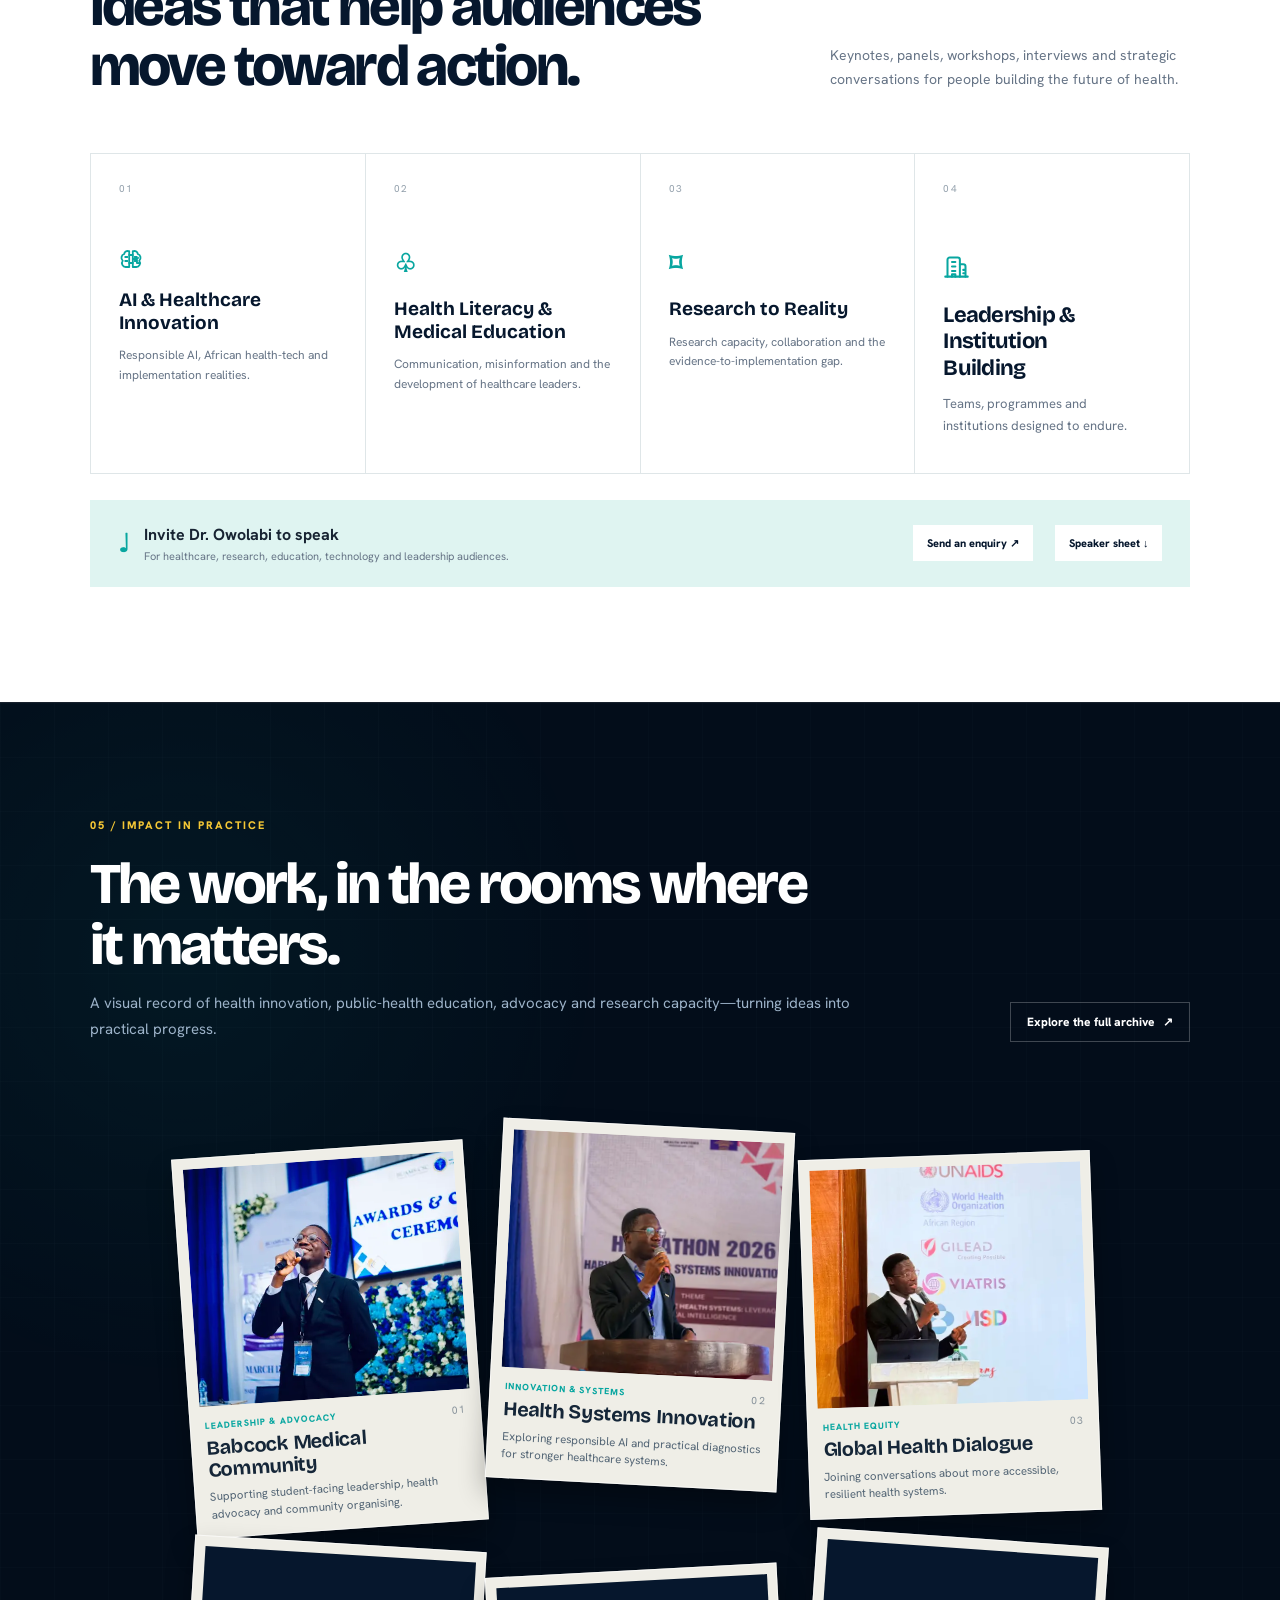
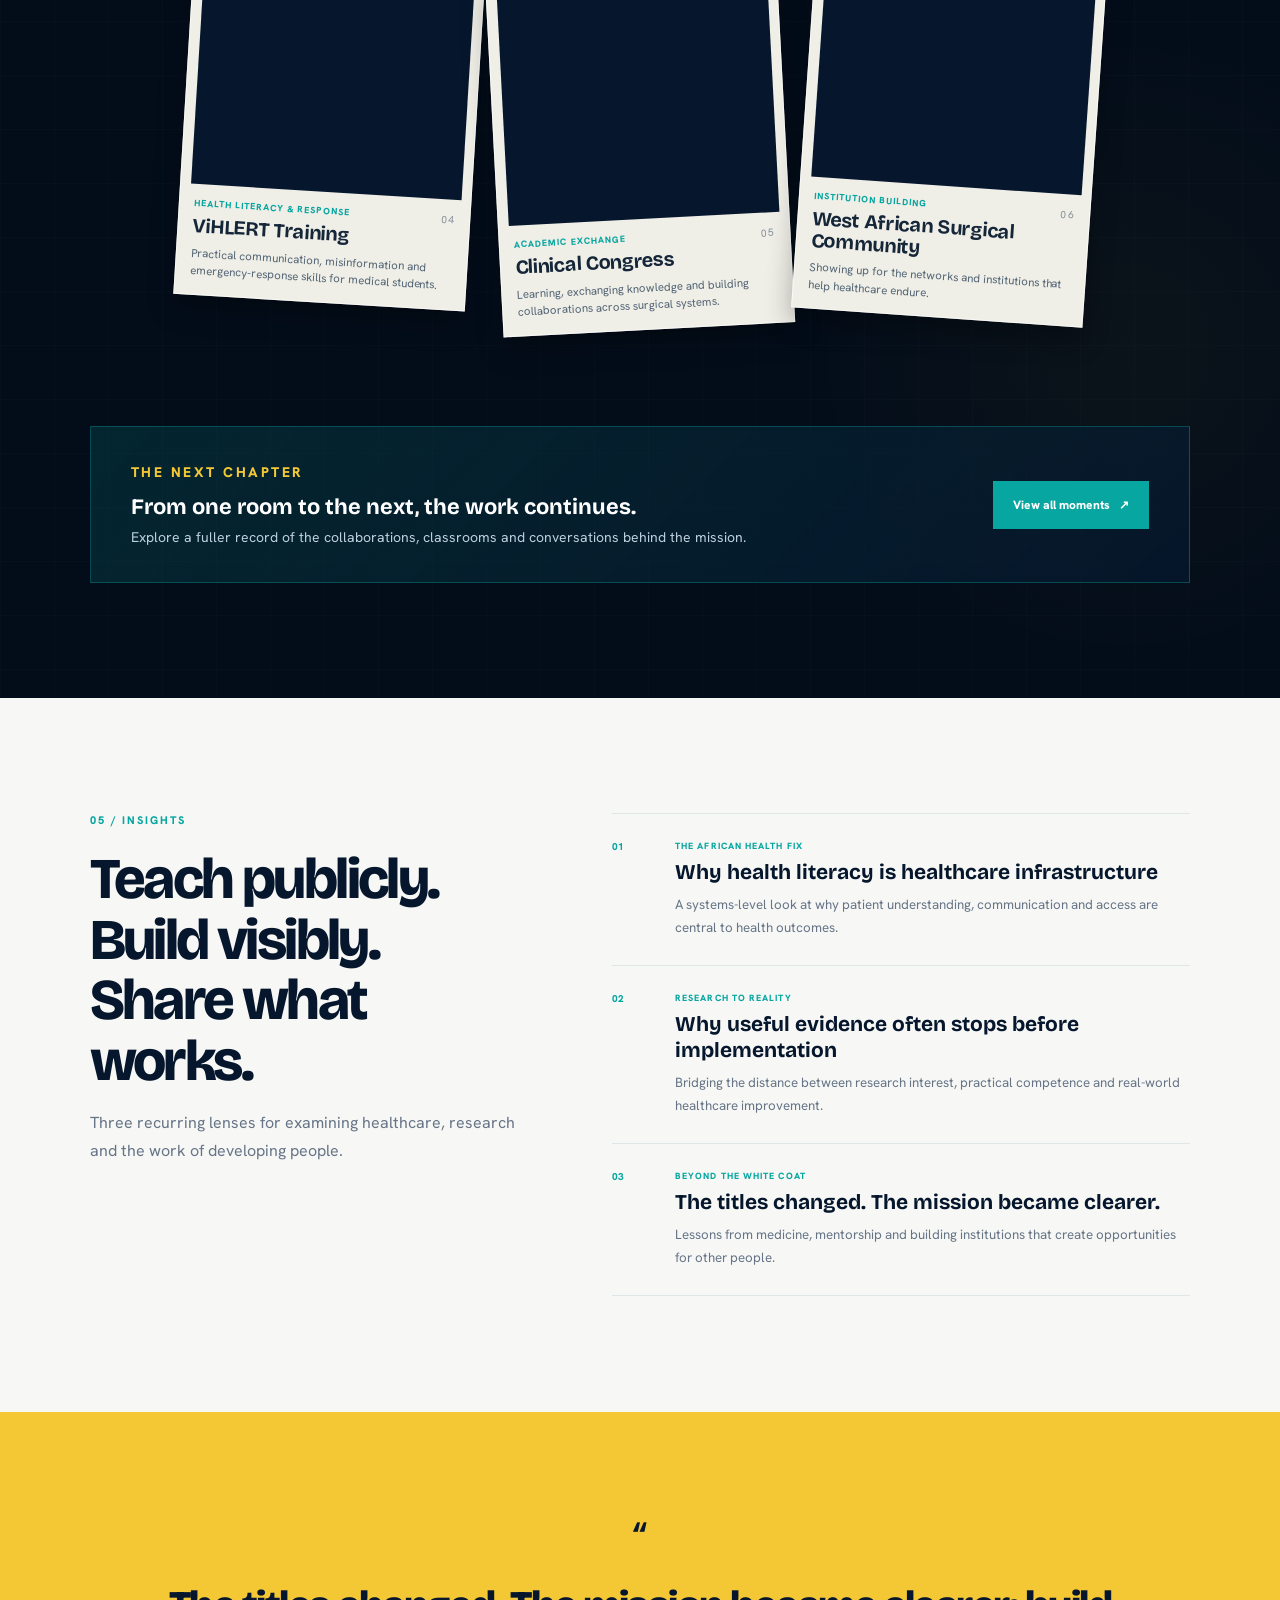
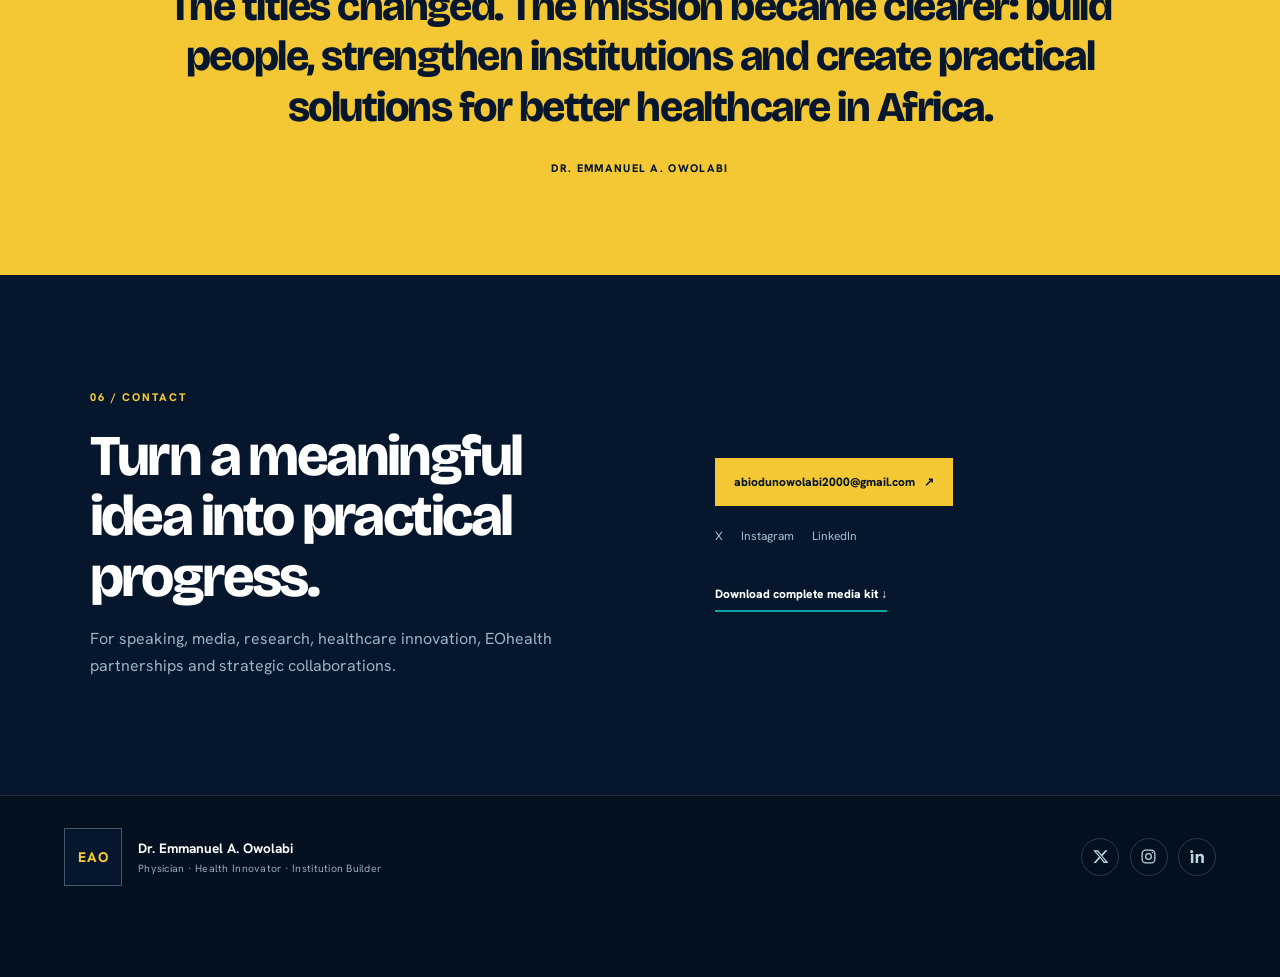
==== commit 3dbb3878: "i" ====
--- a/index.html
+++ b/index.html
@@ -80,9 +80,188 @@
 </head>
 <body>
   <a class="skip-link" href="#main-content">Skip to content</a>
-  <div data-component="components/navbar.html"></div>
-  <main id="main-content"></main>
-  <div data-component="components/footer.html"></div>
+  <header class="navbar">
+  <div class="container navbar__inner">
+    <a class="brand-mark" href="#home" aria-label="Dr. Emmanuel A. Owolabi, home"><img class="brand-mark__logo" src="assets/images/eao-logo.png" alt=""><div><strong data-config="site.name">Dr. Emmanuel A. Owolabi</strong><small data-config="site.tagline">Physician · Health Innovator · Institution Builder</small></div></a>
+    <nav class="navbar__links" aria-label="Primary" data-nav-links></nav>
+    <a class="btn btn--primary btn--small navbar__cta" data-cta href="#contact">Let's talk</a>
+    <button class="navbar__toggle" type="button" aria-expanded="false" aria-controls="mobile-menu" aria-label="Open menu"><span aria-hidden="true"></span></button>
+  </div>
+</header>
+<nav class="mobile-menu" id="mobile-menu" aria-label="Mobile" data-mobile-links>
+  <a class="btn btn--primary" data-cta href="#contact">Let's talk</a>
+</nav>
+  <main id="main-content">
+    <section class="hero" id="home" aria-labelledby="hero-title">
+  <div class="hero-grid" aria-hidden="true"></div>
+  <div class="hero-motion" aria-hidden="true">
+    <span class="hero-motion__orbit"></span>
+    <span class="hero-motion__node hero-motion__node--one"></span>
+    <span class="hero-motion__node hero-motion__node--two"></span>
+    <svg class="hero-motion__signal" viewBox="0 0 760 100" preserveAspectRatio="none"><path d="M0 65H220l18-8 18 8h92l18 12 16-62 18 78 18-28h250"/></svg>
+  </div>
+  <div class="hero__grid">
+    <div class="hero__copy">
+      <p class="hero__eyebrow" data-intro style="--i:0">Physician. Builder. African healthcare.</p>
+
+      <h1 class="display hero__title" id="hero-title" data-intro style="--i:1">
+        <span class="hero-title__phrase">Building people,</span>
+        <span class="hero-title__phrase">institutions and</span>
+        <span class="hero-title__phrase">practical solutions</span>
+        <span class="hero-title__phrase">for <em>better healthcare</em></span>
+        <span class="hero-title__phrase"><em>in Africa.</em></span>
+      </h1>
+
+      <p class="hero__intro lead" data-intro style="--i:2">
+        I am Dr. Emmanuel A. Owolabi, a physician, health innovator and 2026 Diana Award recipient working across technology, research, education and leadership to turn complex healthcare challenges into practical action.
+      </p>
+
+      <div class="hero__actions" data-intro style="--i:3">
+        <a class="btn btn--primary" href="#work">
+          See how I work
+          <span aria-hidden="true">↗</span>
+        </a>
+        <a class="btn btn--outline" href="#contact">
+          Start a conversation
+          <span aria-hidden="true">✉</span>
+        </a>
+      </div>
+
+      <div class="hero-proof" data-intro style="--i:4">
+        <dl class="stats">
+          <div class="stat"><dt class="stat__label" style="order:2">People trained</dt><dd class="stat__value" style="margin:0">400+</dd></div>
+          <div class="stat"><dt class="stat__label" style="order:2">Medical schools</dt><dd class="stat__value" style="margin:0">30+</dd></div>
+          <div class="stat"><dt class="stat__label" style="order:2">Founder-led platforms</dt><dd class="stat__value" style="margin:0">3</dd></div>
+        </dl>
+      </div>
+    </div>
+
+    <figure class="portrait" data-intro style="--i:3">
+      <span class="portrait-particles" aria-hidden="true">
+        <i style="--x:-150px;--y:-94px;--s:.55;--d:0ms"></i><i style="--x:-60px;--y:-150px;--s:.7;--d:80ms"></i><i style="--x:106px;--y:-120px;--s:.5;--d:160ms"></i><i style="--x:155px;--y:-20px;--s:.72;--d:40ms"></i><i style="--x:130px;--y:112px;--s:.48;--d:220ms"></i><i style="--x:8px;--y:160px;--s:.68;--d:120ms"></i><i style="--x:-128px;--y:112px;--s:.52;--d:180ms"></i><i style="--x:-164px;--y:18px;--s:.62;--d:260ms"></i>
+      </span>
+      <div class="portrait__stack">
+        <div class="portrait__crop">
+          <img class="portrait__img" data-portrait src="assets/images/portrait.jpg" width="700" height="698" alt="Dr. Emmanuel A. Owolabi smiling in blue medical scrubs, with glasses and a stethoscope">
+        </div>
+      </div>
+      <figcaption class="focus-card">
+        <p class="focus-card__title">Current focus</p>
+        <p class="focus-card__text">Healthcare innovation, research capacity and emerging leaders</p>
+      </figcaption>
+    </figure>
+  </div>
+
+</section>
+    <section class="manifesto" id="about" aria-labelledby="about-title">
+  <p class="section-index">01 / ABOUT</p>
+  <div class="manifesto-grid">
+    <h2 id="about-title">Medicine gave me a foundation. Building people and systems gave it a wider purpose.</h2>
+    <div class="manifesto-copy">
+      <p>My work began with a simple desire to make reliable health information easier to understand. It has grown into a connected practice spanning public health communication, mentorship, research capacity, digital health and institution building.</p>
+      <p>I connect evidence with implementation: developing people, translating research, using technology responsibly and designing systems that can endure in African healthcare settings.</p>
+      <a class="text-link" href="assets/Dr_Emmanuel_Owolabi_Biography_Pack.pdf" download>Download biography pack <span>↓</span></a>
+    </div>
+  </div>
+</section>
+    <section class="work-section" id="work" aria-labelledby="work-title">
+  <div class="section-heading">
+    <div><p class="section-index light">02 / WORK &amp; IMPACT</p><h2 id="work-title">Practical responses to the gaps that hold healthcare back.</h2></div>
+    <p>Healthcare solutions, mentorship and research capacity&mdash;connected to move ideas into action.</p>
+  </div>
+  <div class="platform-grid">
+    <article class="platform-card platform-card--link"><a class="platform-card__overlay" href="https://eohealthhub.com" target="_blank" rel="noopener noreferrer" aria-label="Visit EOhealth"></a><div class="platform-top"><span>01</span><b aria-hidden="true">&#9825;</b></div><p class="card-label">Healthcare innovation &amp; education</p><h3>EOhealth</h3><p>Making reliable health information understandable, developing emerging healthcare professionals and building practical responses to African healthcare challenges.</p></article>
+    <article class="platform-card"><div class="platform-top"><span>02</span><b aria-hidden="true">&#8984;</b></div><p class="card-label">Mentorship &amp; capacity building</p><h3>MentorMatrix Network</h3><p>Helping students and emerging professionals gain direction, develop relevant skills and pursue meaningful opportunities through structured guidance.</p></article>
+    <article class="platform-card"><div class="platform-top"><span>03</span><svg class="platform-icon" viewBox="0 0 24 24" fill="none" stroke="currentColor" stroke-width="1.7" stroke-linecap="round" stroke-linejoin="round" aria-hidden="true"><path d="M12 5.5A5.2 5.2 0 0 0 7.7 3.3H3.5A1.5 1.5 0 0 0 2 4.8v13.5a1.5 1.5 0 0 0 1.5 1.5h4.2A5.2 5.2 0 0 1 12 22"/><path d="M12 5.5a5.2 5.2 0 0 1 4.3-2.2h4.2A1.5 1.5 0 0 1 22 4.8v13.5a1.5 1.5 0 0 1-1.5 1.5h-4.2A5.2 5.2 0 0 0 12 22"/><path d="M12 5.5V22M6 8h2.2M15.8 8H18M6 11h2.2M15.8 11H18"/></svg></div><p class="card-label">Research capacity development</p><h3>Publish to Greatness</h3><p>Supporting multidisciplinary researchers to build practical competence, collaborate effectively and contribute to meaningful scientific work.</p></article>
+  </div>
+  <a class="programme-strip programme-strip--link" href="https://vihlert.eohealthhub.com" target="_blank" rel="noopener noreferrer" aria-label="Visit the Virtual Health Literacy and Emergency Response Training website"><div><span>Signature EOhealth programme</span><h3>Virtual Health Literacy and Emergency Response Training</h3></div><p>ViHLERT shows the approach in practice: more than <strong>400 participants</strong> from over <strong>30 medical schools</strong> trained in health literacy, communication, advocacy and emergency response.</p></a>
+</section>
+    <section class="research-section" id="research" aria-labelledby="research-title">
+  <div class="research-title"><p class="section-index">03 / RESEARCH</p><h2 id="research-title">Evidence that moves beyond publication.</h2><p>Research, collaboration and practical competence come together where evidence, implementation and African healthcare realities meet.</p></div>
+  <div class="research-map"><span>Artificial intelligence in medicine</span><span>Digital health</span><span>Health-systems strengthening</span><span>Medical education</span><span>Antimicrobial resistance</span><span>Surgical systems</span><span>Orthopaedics</span></div>
+  <div class="research-proof"><div><strong data-count="5">5</strong><span>active Publish to Greatness groups</span></div><div><strong data-count="54">54</strong><span>members across multiple disciplines</span></div><div><svg class="research-proof__icon" viewBox="0 0 24 24" fill="none" stroke="currentColor" stroke-width="1.9" stroke-linecap="round" stroke-linejoin="round" aria-hidden="true"><path d="M12 6.5A4.5 4.5 0 0 0 8.1 4.2H4a1 1 0 0 0-1 1v13.1a1 1 0 0 0 1 1h4.1A4.5 4.5 0 0 1 12 21.5"/><path d="M12 6.5a4.5 4.5 0 0 1 3.9-2.3H20a1 1 0 0 1 1 1v13.1a1 1 0 0 1-1 1h-4.1a4.5 4.5 0 0 0-3.9 2.2"/><path d="M12 6.5v15"/><path d="M6.5 8.5h2M15.5 8.5h2"/></svg><span>Work published, presented and recognised across Africa</span></div></div>
+</section>
+    <section class="recognition-section" id="recognition" aria-labelledby="recognition-title">
+  <div class="recognition-section__intro">
+    <div>
+      <p class="section-index light">RECOGNITION / 2026</p>
+      <h2 id="recognition-title">A milestone worth sharing.</h2>
+    </div>
+    <p>Recognised as a 2026 Diana Award recipient for work rooted in service, health education and the belief that young people can create lasting change.</p>
+  </div>
+  <div class="recognition-gallery">
+    <figure class="recognition-frame recognition-frame--portrait">
+      <div class="recognition-frame__image">
+        <img src="assets/images/diana-award-portrait.jpeg" alt="Dr. Emmanuel Owolabi, 2026 Diana Award recipient" loading="lazy" decoding="async">
+      </div>
+      <figcaption><span>THE DIANA AWARD · 2026</span><strong>Recognising a commitment to service</strong></figcaption>
+    </figure>
+    <figure class="recognition-frame recognition-frame--poster">
+      <div class="recognition-frame__image">
+        <img src="assets/images/diana-award-recipient.jpeg" alt="2026 Diana Award recipient announcement for Emmanuel Owolabi and EOhealth" loading="lazy" decoding="async">
+      </div>
+      <figcaption><span>EMMANUEL OWOLABI · EOHEALTH</span><strong>Young people can change the world</strong></figcaption>
+    </figure>
+  </div>
+</section>
+    <section class="speaking-section" id="speaking" aria-labelledby="speaking-title">
+  <div class="section-heading dark-copy"><div><p class="section-index">04 / SPEAKING &amp; MEDIA</p><h2 id="speaking-title">Ideas that help audiences move toward action.</h2></div><p>Keynotes, panels, workshops, interviews and strategic conversations for people building the future of health.</p></div>
+  <div class="speaking-grid">
+    <article><span>01</span><svg class="topic-icon" viewBox="0 0 24 24" fill="none" stroke="currentColor" stroke-width="1.8" stroke-linecap="round" stroke-linejoin="round" aria-hidden="true"><path d="M9.5 4.1A3.5 3.5 0 0 0 5.2 7a4 4 0 0 0-1.4 6.8A3.8 3.8 0 0 0 7 20h3.2V4.1H9.5Z"/><path d="M14.5 4.1A3.5 3.5 0 0 1 18.8 7a4 4 0 0 1 1.4 6.8A3.8 3.8 0 0 1 17 20h-3.2V4.1h.7Z"/><path d="M6.2 10h2.2M6.2 14h2.2M15.6 10h2.2M15.6 14h2.2M10.2 8h3.6M10.2 16h3.6"/><path d="M13.8 12h4.1l1.2-1.2M17.9 12v4.1M17.9 16.1h2.2"/><circle cx="20.1" cy="16.1" r="1" fill="currentColor" stroke="none"/></svg><h3>AI &amp; Healthcare Innovation</h3><p>Responsible AI, African health-tech and implementation realities.</p></article>
+    <article><span>02</span><b>♧</b><h3>Health Literacy &amp; Medical Education</h3><p>Communication, misinformation and the development of healthcare leaders.</p></article>
+    <article><span>03</span><b>⌑</b><h3>Research to Reality</h3><p>Research capacity, collaboration and the evidence-to-implementation gap.</p></article>
+    <article class="speaking-card--leadership"><span>04</span><svg class="topic-icon topic-icon--building" viewBox="0 0 24 24" fill="none" stroke="currentColor" stroke-width="1.8" stroke-linecap="round" stroke-linejoin="round" aria-hidden="true"><path d="M4 21V6a2 2 0 0 1 2-2h7a2 2 0 0 1 2 2v15"/><path d="M15 10h3a2 2 0 0 1 2 2v9"/><path d="M8 8h3M8 12h3M8 16h3M18 15h1M18 18h1M2 21h20"/><path d="M8 21v-2h3v2"/></svg><h3>Leadership &amp; Institution<br>Building</h3><p>Teams, programmes and institutions designed to endure.</p></article>
+  </div>
+  <div class="speaker-cta"><div><b>♩</b><p><strong>Invite Dr. Owolabi to speak</strong><span>For healthcare, research, education, technology and leadership audiences.</span></p></div><div class="speaker-links"><a href="mailto:abiodunowolabi2000@gmail.com">Send an enquiry ↗</a><a href="assets/Dr_Emmanuel_Owolabi_Speaker_Sheet%20(2).pdf" download>Speaker sheet ↓</a></div></div>
+</section>
+    <section class="memory-wall-section" id="memories" aria-labelledby="memories-title">
+  <header class="memory-wall__header">
+    <div class="memory-wall__header-copy">
+      <p class="section-index light">05 / IMPACT IN PRACTICE</p>
+      <h2 id="memories-title">The work, in the rooms where it matters.</h2>
+      <p class="lead-copy">A visual record of health innovation, public-health education, advocacy and research capacity—turning ideas into practical progress.</p>
+    </div>
+    <a class="btn btn--outline btn--small memory-wall__view-btn" href="gallery.html">Explore the full archive <span aria-hidden="true">↗</span></a>
+  </header>
+
+  <div class="memory-wall__grid" id="memory-wall-grid" aria-label="Selected impact moments">
+    <article class="memory-card memory-card--polaroid" data-gallery-index="0" tabindex="0" role="button" aria-label="Open Annual Scientific Assembly and Awards Ceremony photo"><div class="memory-card__media"><img class="memory-card__img" src="assets/images/projects/optimized/IMG_6795.JPG.webp" srcset="assets/images/projects/optimized/mobile/IMG_6795.JPG.webp 640w, assets/images/projects/optimized/IMG_6795.JPG.webp 1200w" sizes="(max-width: 760px) 44vw, 300px" alt="Dr. Owolabi addressing the BUAMS Annual Scientific Assembly" loading="lazy" decoding="async"></div><div class="memory-card__body"><span class="memory-card__number">01</span><p class="memory-card__badge">Leadership &amp; advocacy</p><h3 class="memory-card__title">Babcock Medical Community</h3><p class="memory-card__desc">Supporting student-facing leadership, health advocacy and community organising.</p></div></article>
+    <article class="memory-card memory-card--polaroid" data-gallery-index="1" tabindex="0" role="button" aria-label="Open Harvard Health Systems Innovation Lab Hackathon photo"><div class="memory-card__media"><img class="memory-card__img" src="assets/images/projects/optimized/3ED56C6F-1A6E-49D2-B97B-795467A6EC87.JPG.webp" srcset="assets/images/projects/optimized/mobile/3ED56C6F-1A6E-49D2-B97B-795467A6EC87.JPG.webp 640w, assets/images/projects/optimized/3ED56C6F-1A6E-49D2-B97B-795467A6EC87.JPG.webp 1200w" sizes="(max-width: 760px) 44vw, 300px" alt="Dr. Owolabi speaking at the Harvard Health Systems Innovation Lab Hackathon" loading="lazy" decoding="async"></div><div class="memory-card__body"><span class="memory-card__number">02</span><p class="memory-card__badge">Innovation &amp; systems</p><h3 class="memory-card__title">Health Systems Innovation</h3><p class="memory-card__desc">Exploring responsible AI and practical diagnostics for stronger healthcare systems.</p></div></article>
+    <article class="memory-card memory-card--polaroid" data-gallery-index="2" tabindex="0" role="button" aria-label="Open Global Health and Policy Summit photo"><div class="memory-card__media"><img class="memory-card__img" src="assets/images/projects/optimized/WhatsApp%20Image%202026-10-31%20at%2010.32.32.webp" srcset="assets/images/projects/optimized/mobile/WhatsApp%20Image%202026-10-31%20at%2010.32.32.webp 640w, assets/images/projects/optimized/WhatsApp%20Image%202026-10-31%20at%2010.32.32.webp 1200w" sizes="(max-width: 760px) 44vw, 300px" alt="Dr. Owolabi delivering remarks at a global health summit" loading="lazy" decoding="async"></div><div class="memory-card__body"><span class="memory-card__number">03</span><p class="memory-card__badge">Health equity</p><h3 class="memory-card__title">Global Health Dialogue</h3><p class="memory-card__desc">Joining conversations about more accessible, resilient health systems.</p></div></article>
+    <article class="memory-card memory-card--polaroid" data-gallery-index="3" tabindex="0" role="button" aria-label="Open ViHLERT Training photo"><div class="memory-card__media"><img class="memory-card__img" src="assets/images/projects/optimized/WhatsApp%20Image%202026-10-31%20at%2010.27.02.webp" srcset="assets/images/projects/optimized/mobile/WhatsApp%20Image%202026-10-31%20at%2010.27.02.webp 640w, assets/images/projects/optimized/WhatsApp%20Image%202026-10-31%20at%2010.27.02.webp 1200w" sizes="(max-width: 760px) 44vw, 300px" alt="Dr. Owolabi facilitating a ViHLERT community health training" loading="lazy" decoding="async"></div><div class="memory-card__body"><span class="memory-card__number">04</span><p class="memory-card__badge">Health literacy &amp; response</p><h3 class="memory-card__title">ViHLERT Training</h3><p class="memory-card__desc">Practical communication, misinformation and emergency-response skills for medical students.</p></div></article>
+    <article class="memory-card memory-card--polaroid" data-gallery-index="4" tabindex="0" role="button" aria-label="Open American College of Surgeons Clinical Congress photo"><div class="memory-card__media"><img class="memory-card__img" src="assets/images/projects/optimized/WhatsApp%20Image%202026-10-31%20at%2010.31.55.webp" srcset="assets/images/projects/optimized/mobile/WhatsApp%20Image%202026-10-31%20at%2010.31.55.webp 640w, assets/images/projects/optimized/WhatsApp%20Image%202026-10-31%20at%2010.31.55.webp 1200w" sizes="(max-width: 760px) 44vw, 300px" alt="Dr. Owolabi at the American College of Surgeons Clinical Congress" loading="lazy" decoding="async"></div><div class="memory-card__body"><span class="memory-card__number">05</span><p class="memory-card__badge">Academic exchange</p><h3 class="memory-card__title">Clinical Congress</h3><p class="memory-card__desc">Learning, exchanging knowledge and building collaborations across surgical systems.</p></div></article>
+    <article class="memory-card memory-card--polaroid" data-gallery-index="5" tabindex="0" role="button" aria-label="Open West African College of Surgeons Conference photo"><div class="memory-card__media"><img class="memory-card__img" src="assets/images/projects/optimized/WhatsApp%20Image%202026-10-31%20at%2010.32.55.webp" srcset="assets/images/projects/optimized/mobile/WhatsApp%20Image%202026-10-31%20at%2010.32.55.webp 640w, assets/images/projects/optimized/WhatsApp%20Image%202026-10-31%20at%2010.32.55.webp 1200w" sizes="(max-width: 760px) 44vw, 300px" alt="Dr. Owolabi at the West African College of Surgeons Conference" loading="lazy" decoding="async"></div><div class="memory-card__body"><span class="memory-card__number">06</span><p class="memory-card__badge">Institution building</p><h3 class="memory-card__title">West African Surgical Community</h3><p class="memory-card__desc">Showing up for the networks and institutions that help healthcare endure.</p></div></article>
+  </div>
+
+  <div class="memory-cta-strip"><div class="memory-cta-strip__content"><p class="section-index light">THE NEXT CHAPTER</p><h3>From one room to the next, the work continues.</h3><p>Explore a fuller record of the collaborations, classrooms and conversations behind the mission.</p></div><a class="btn btn--primary" href="gallery.html">View all moments <span aria-hidden="true">↗</span></a></div>
+</section>
+    <section class="insights-section" id="insights" aria-labelledby="insights-title">
+  <div class="insights-intro"><p class="section-index">05 / INSIGHTS</p><h2 id="insights-title">Teach publicly. Build visibly. Share what works.</h2><p>Three recurring lenses for examining healthcare, research and the work of developing people.</p></div>
+  <div class="insights-list">
+    <article><span>01</span><div><p>The African Health Fix</p><h3>Why health literacy is healthcare infrastructure</h3><small>A systems-level look at why patient understanding, communication and access are central to health outcomes.</small></div></article>
+    <article><span>02</span><div><p>Research to Reality</p><h3>Why useful evidence often stops before implementation</h3><small>Bridging the distance between research interest, practical competence and real-world healthcare improvement.</small></div></article>
+    <article><span>03</span><div><p>Beyond the White Coat</p><h3>The titles changed. The mission became clearer.</h3><small>Lessons from medicine, mentorship and building institutions that create opportunities for other people.</small></div></article>
+  </div>
+</section>
+<section class="quote-section"><b>“</b><blockquote>The titles changed. The mission became clearer: build people, strengthen institutions and create practical solutions for better healthcare in Africa.</blockquote><p>Dr. Emmanuel A. Owolabi</p>
+</section>
+    <section class="contact-section" id="contact" aria-labelledby="contact-title">
+  <div><p class="section-index light">06 / CONTACT</p><h2 id="contact-title">Turn a meaningful idea into practical progress.</h2><p>For speaking, media, research, healthcare innovation, EOhealth partnerships and strategic collaborations.</p></div>
+  <div class="contact-actions"><a class="button yellow" data-config-href="site.email" data-prefix="mailto:" href="mailto:abiodunowolabi2000@gmail.com"><span data-config="site.email">abiodunowolabi2000@gmail.com</span> ↗</a><div class="social-links"><a href="https://x.com/_emmaco4real_">X</a><a href="https://www.instagram.com/_emmaco4real_/">Instagram</a><a href="https://www.linkedin.com/in/emmaco4real">LinkedIn</a></div><a class="media-download" href="assets/Dr_Emmanuel_Owolabi_Media_Kit.pdf" download>Download complete media kit ↓</a></div>
+</section>
+  </main>
+  <footer class="footer">
+  <div class="footer__brand">
+    <span aria-hidden="true" data-config="site.monogram">EAO</span>
+    <p><strong data-config="site.name">Dr. Emmanuel A. Owolabi</strong><small data-config="site.tagline">Physician · Health Innovator · Institution Builder</small></p>
+  </div>
+  <nav class="footer__socials" aria-label="Social links">
+    <a href="https://x.com/_emmaco4real_" target="_blank" rel="noreferrer" aria-label="Dr. Owolabi on X"><svg viewBox="0 0 24 24" aria-hidden="true"><path d="M18.7 3H22l-7.2 8.2L23.3 21H16.6l-5.2-6.8L5.5 21H2.2l7.7-8.8L1.7 3h6.9l4.7 6.2L18.7 3Zm-1.2 16h1.8L7.6 4.9H5.7L17.5 19Z"/></svg></a>
+    <a href="https://www.instagram.com/_emmaco4real_/" target="_blank" rel="noreferrer" aria-label="Dr. Owolabi on Instagram"><svg viewBox="0 0 24 24" fill="none" stroke="currentColor" stroke-width="1.8" aria-hidden="true"><rect x="3" y="3" width="18" height="18" rx="5"/><circle cx="12" cy="12" r="4"/><circle cx="17.5" cy="6.5" r="1" fill="currentColor" stroke="none"/></svg></a>
+    <a href="https://www.linkedin.com/in/emmaco4real" target="_blank" rel="noreferrer" aria-label="Dr. Owolabi on LinkedIn"><svg viewBox="0 0 24 24" aria-hidden="true"><path d="M6.2 8.3H2.7V21h3.5V8.3ZM4.5 3A2.1 2.1 0 1 0 4.5 7a2.1 2.1 0 0 0 0-4ZM21.3 13.7c0-3.8-2-5.6-4.7-5.6-2.2 0-3.2 1.2-3.7 2v-1.8H9.4V21h3.5v-6.3c0-1.7.3-3.3 2.4-3.3 2.1 0 2.1 1.9 2.1 3.4V21H21v-7.3h.3Z"/></svg></a>
+  </nav>
+  <p class="footer__copy">&copy; <span data-config="site.year">2026</span> Dr. Emmanuel A. Owolabi. Building solutions for better healthcare in Africa.</p>
+</footer>
   <noscript><p style="padding:2rem">This site needs JavaScript to load its content.</p></noscript>
   <script type="module" src="js/main.js"></script>
 </body>
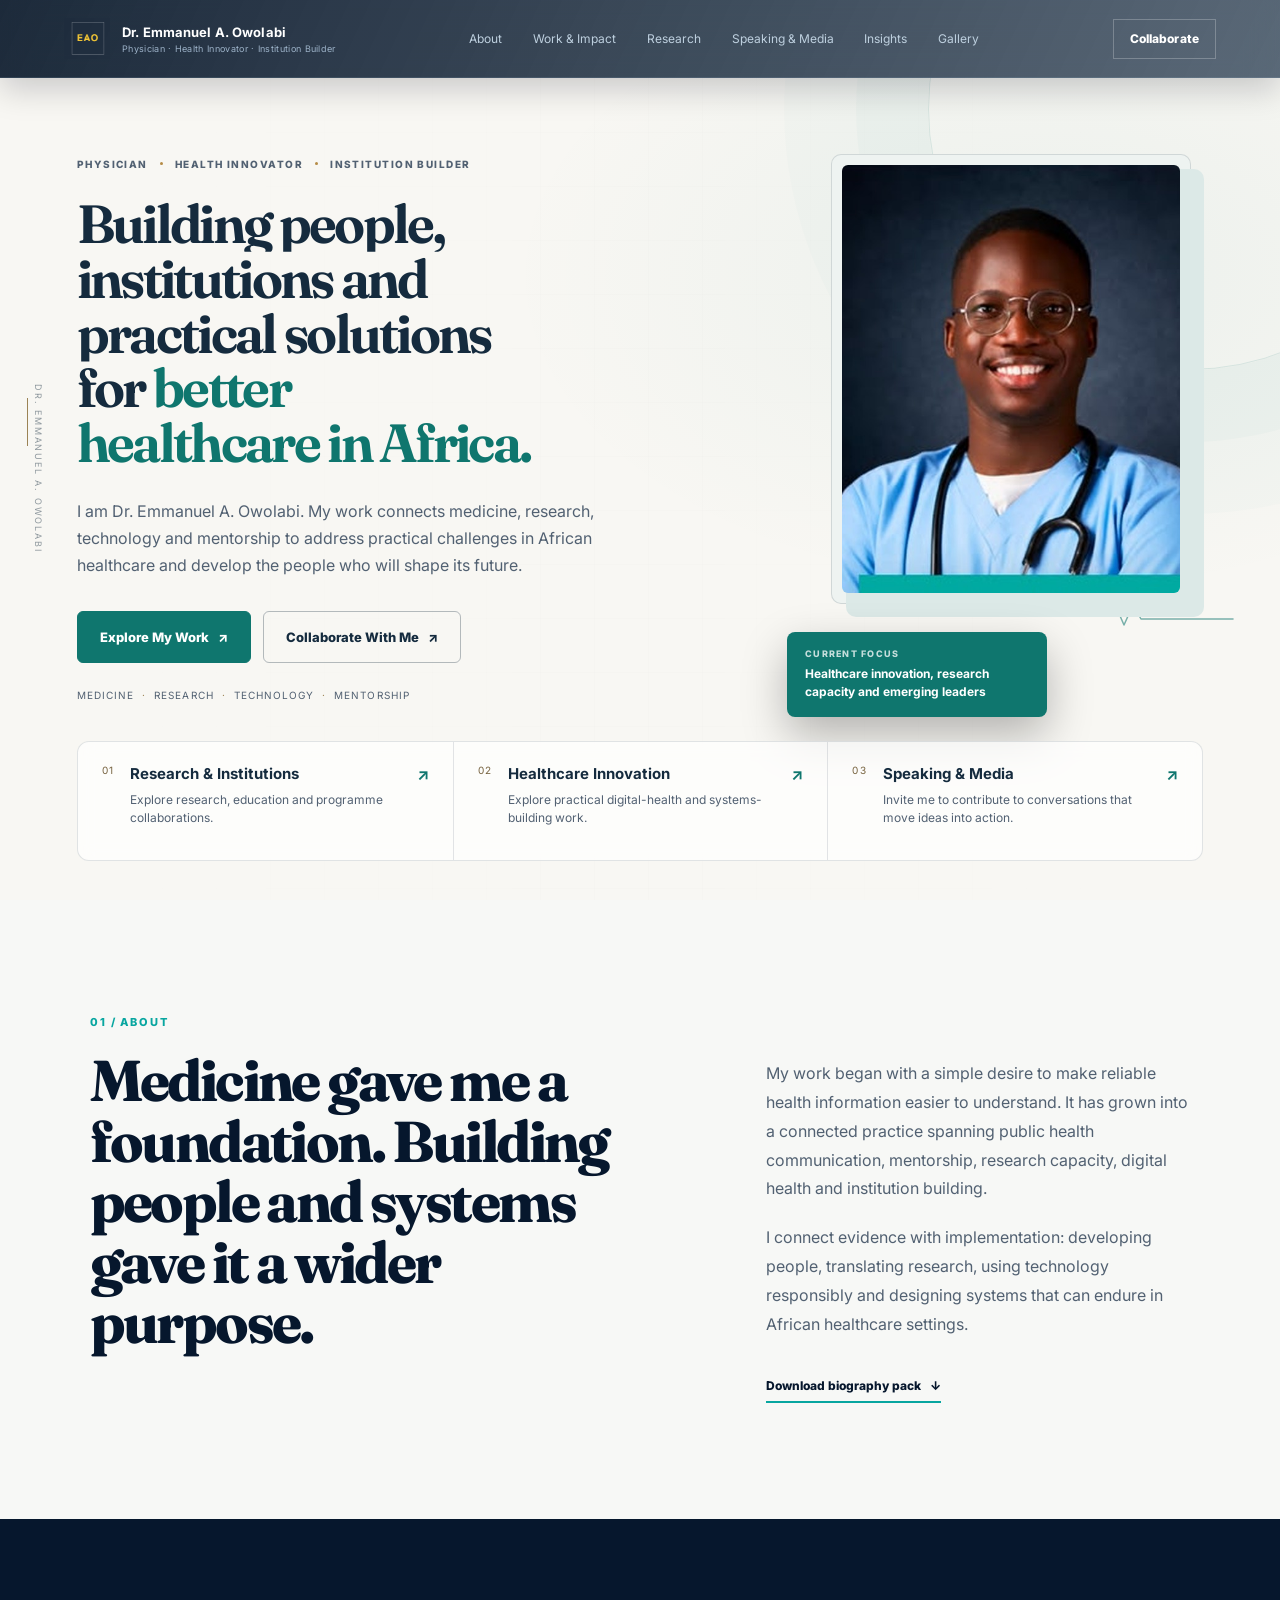
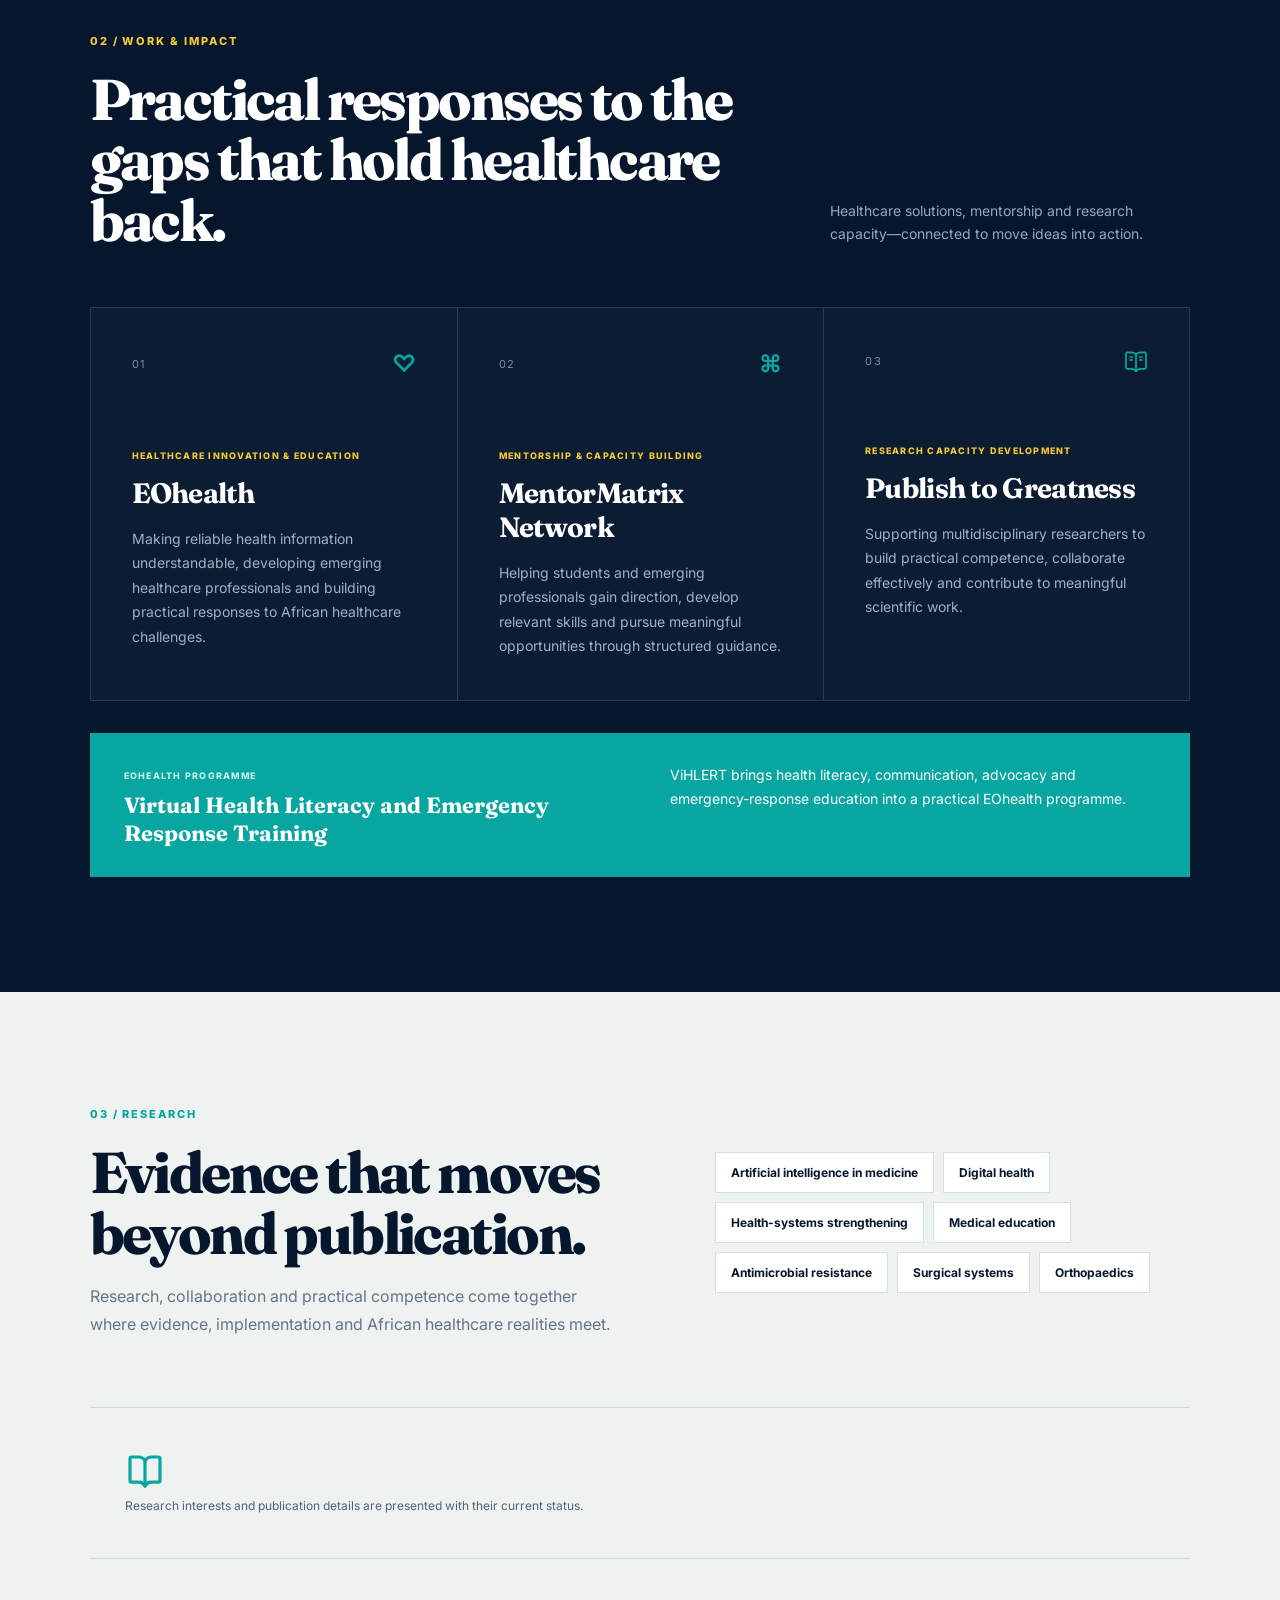
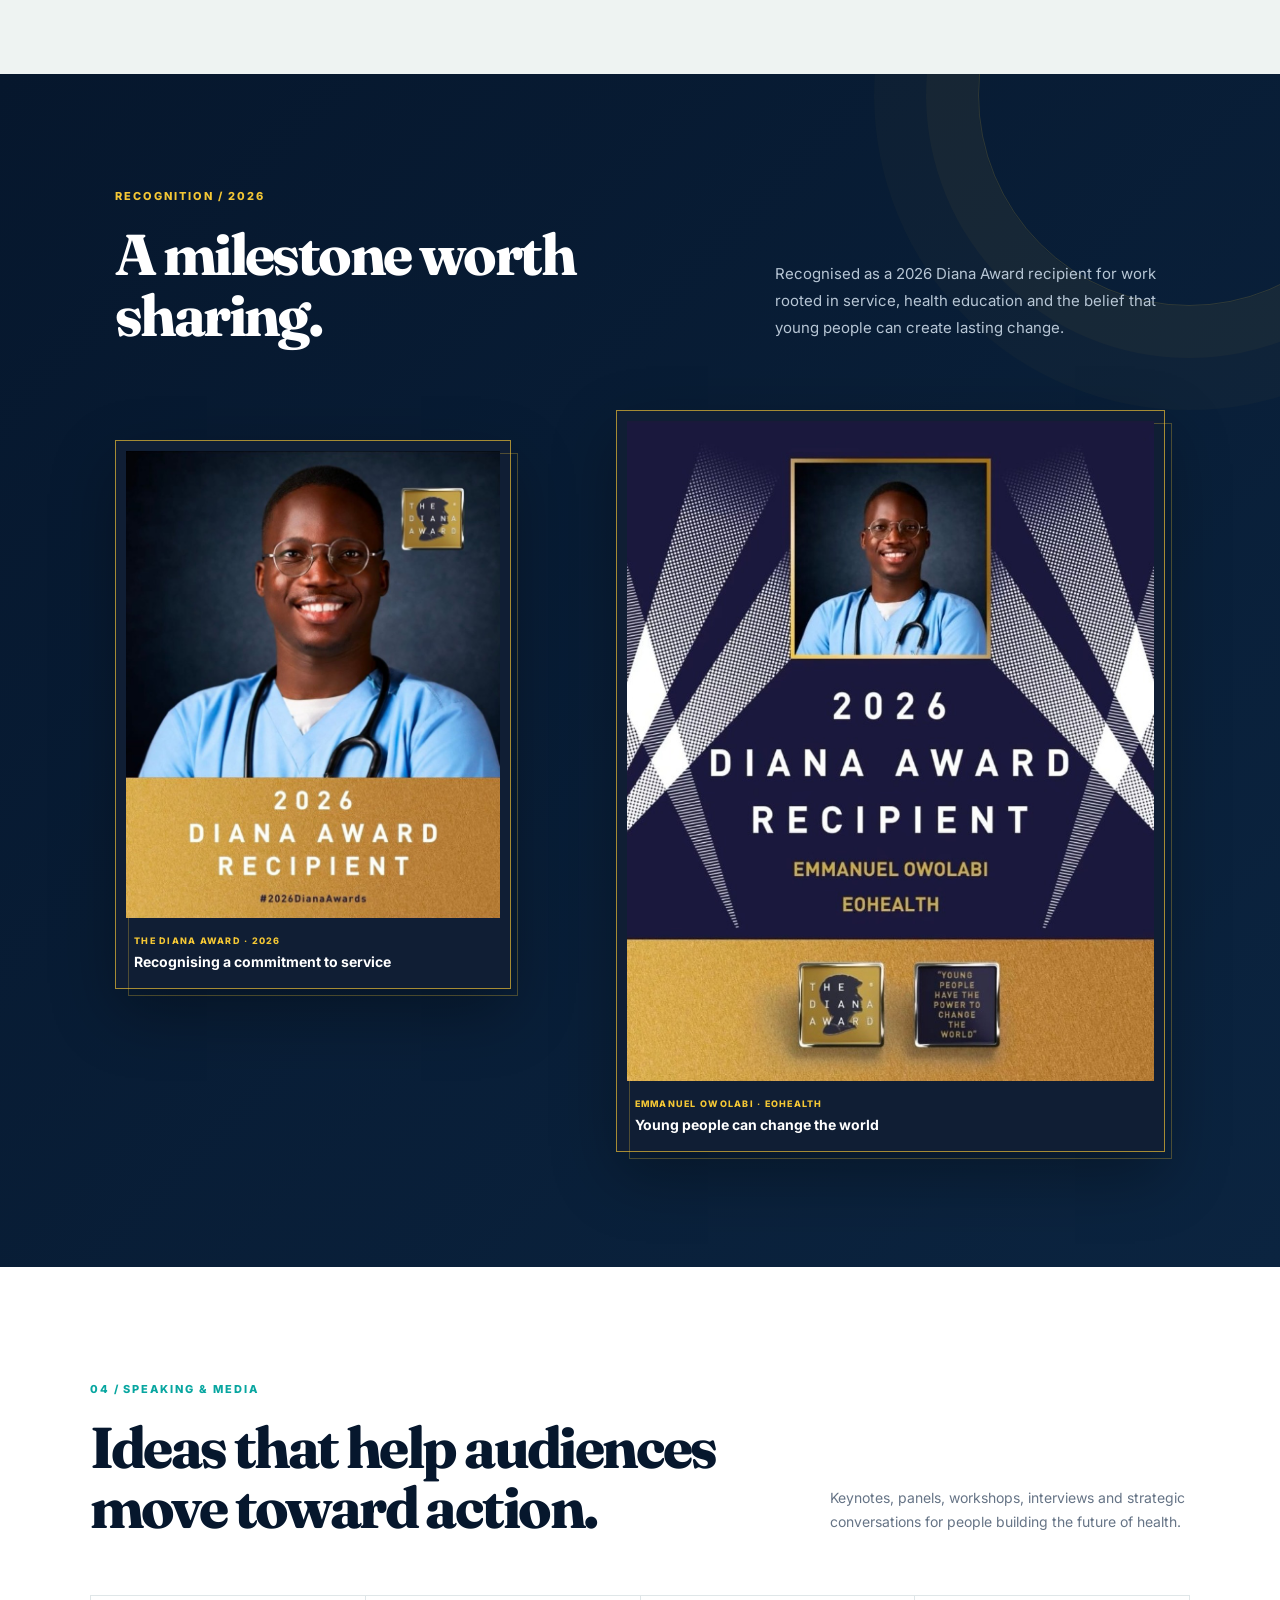
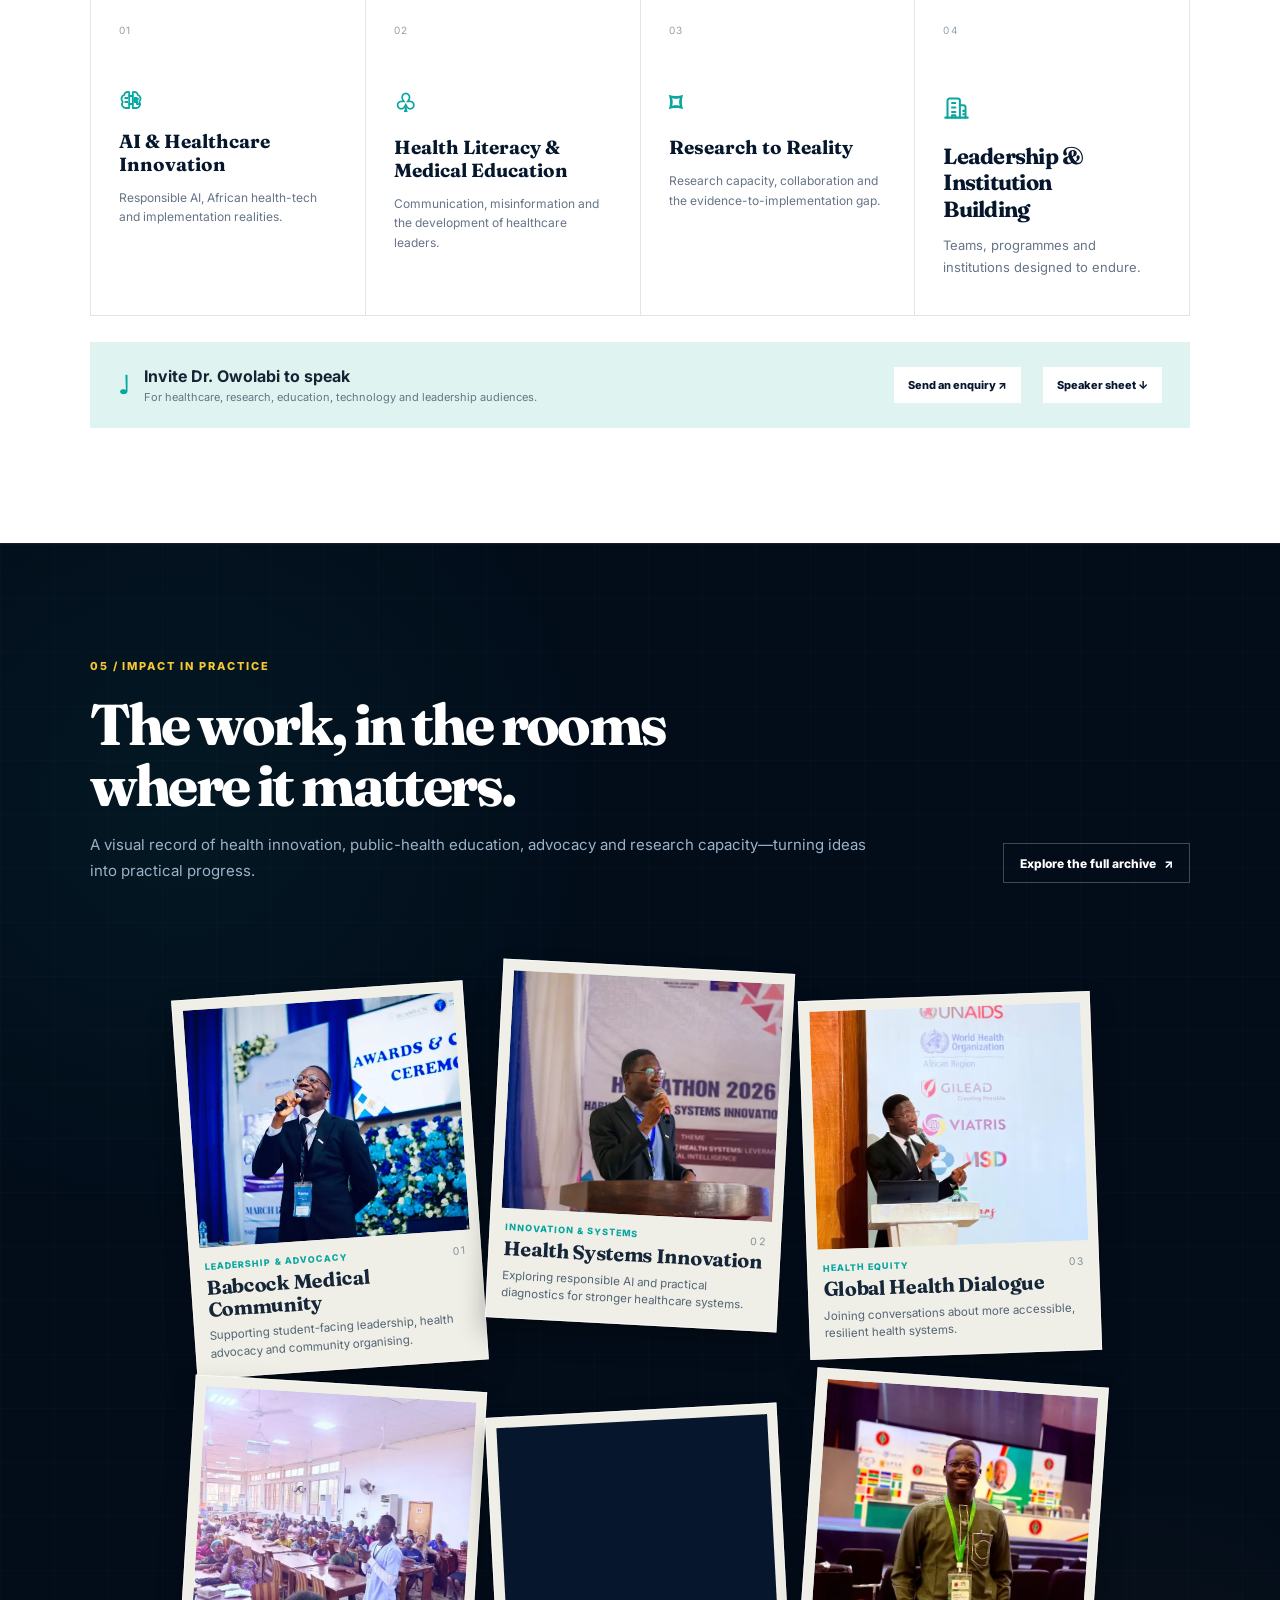
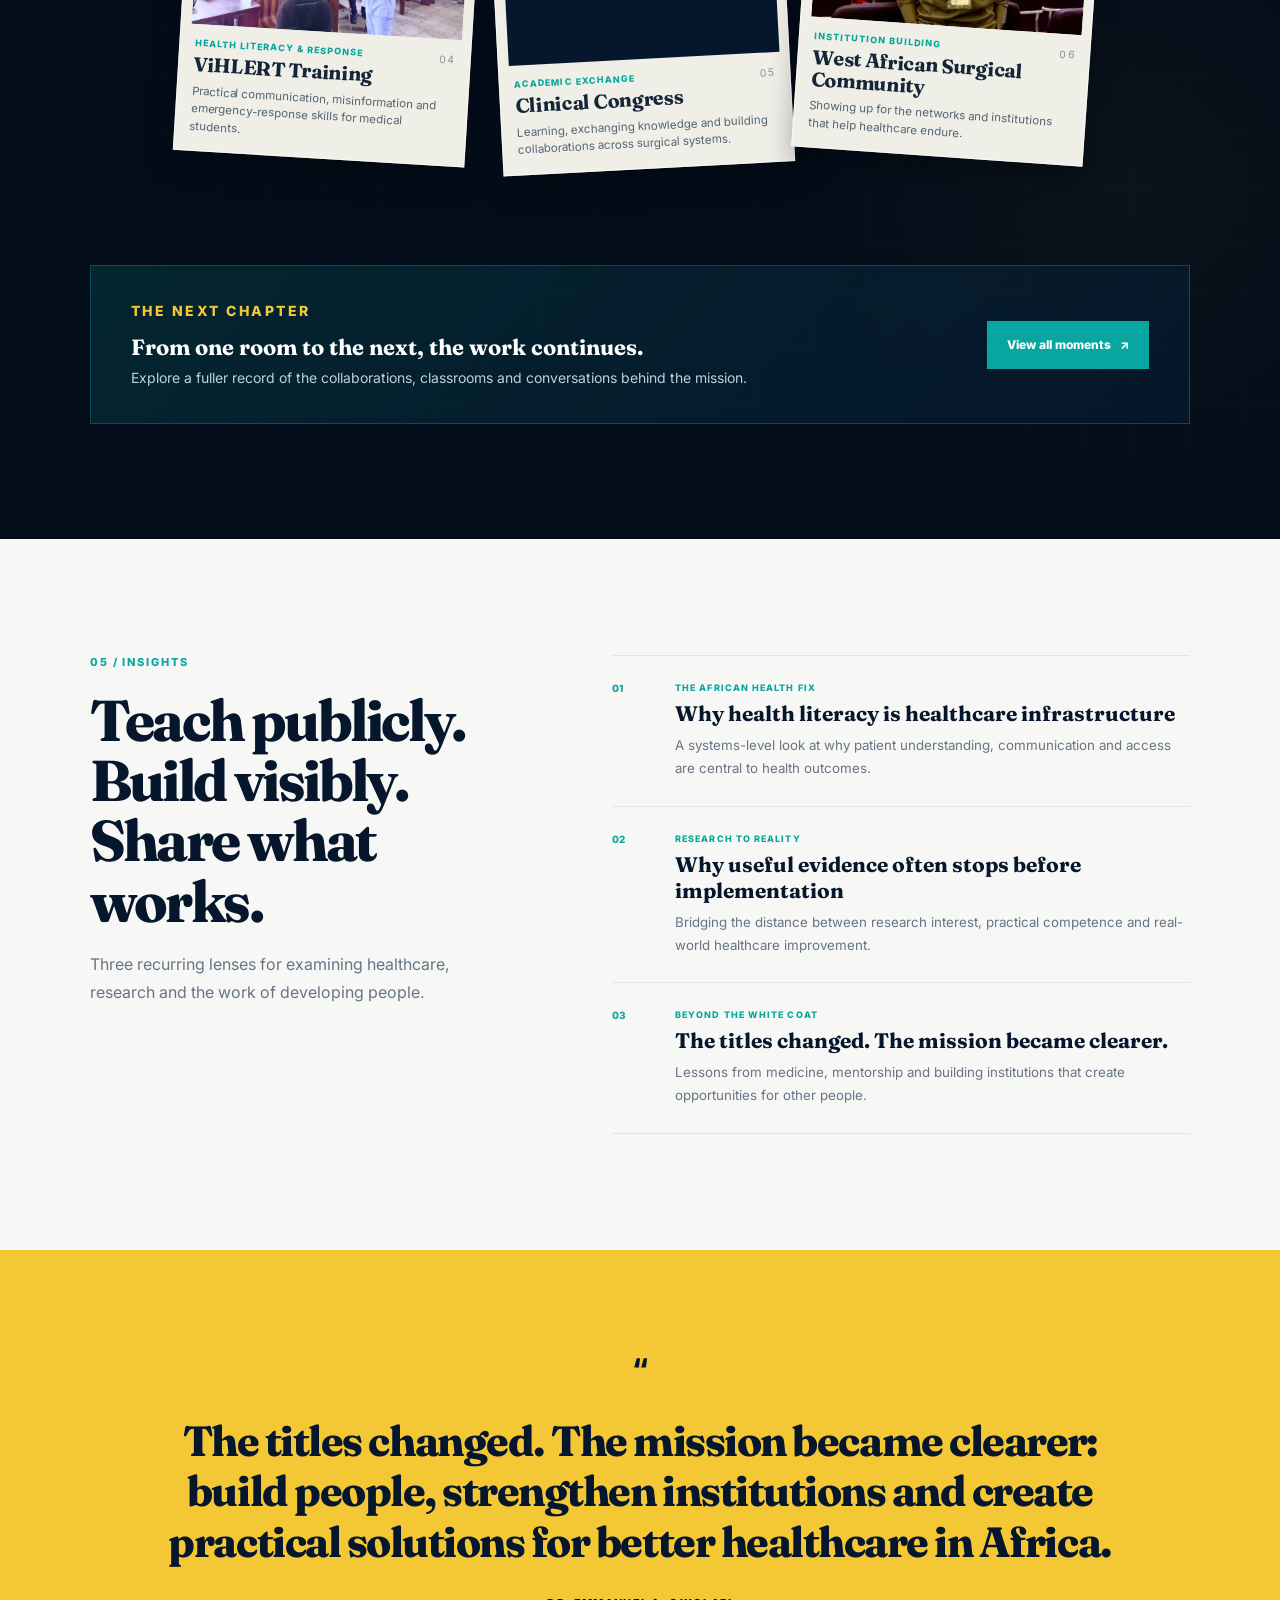
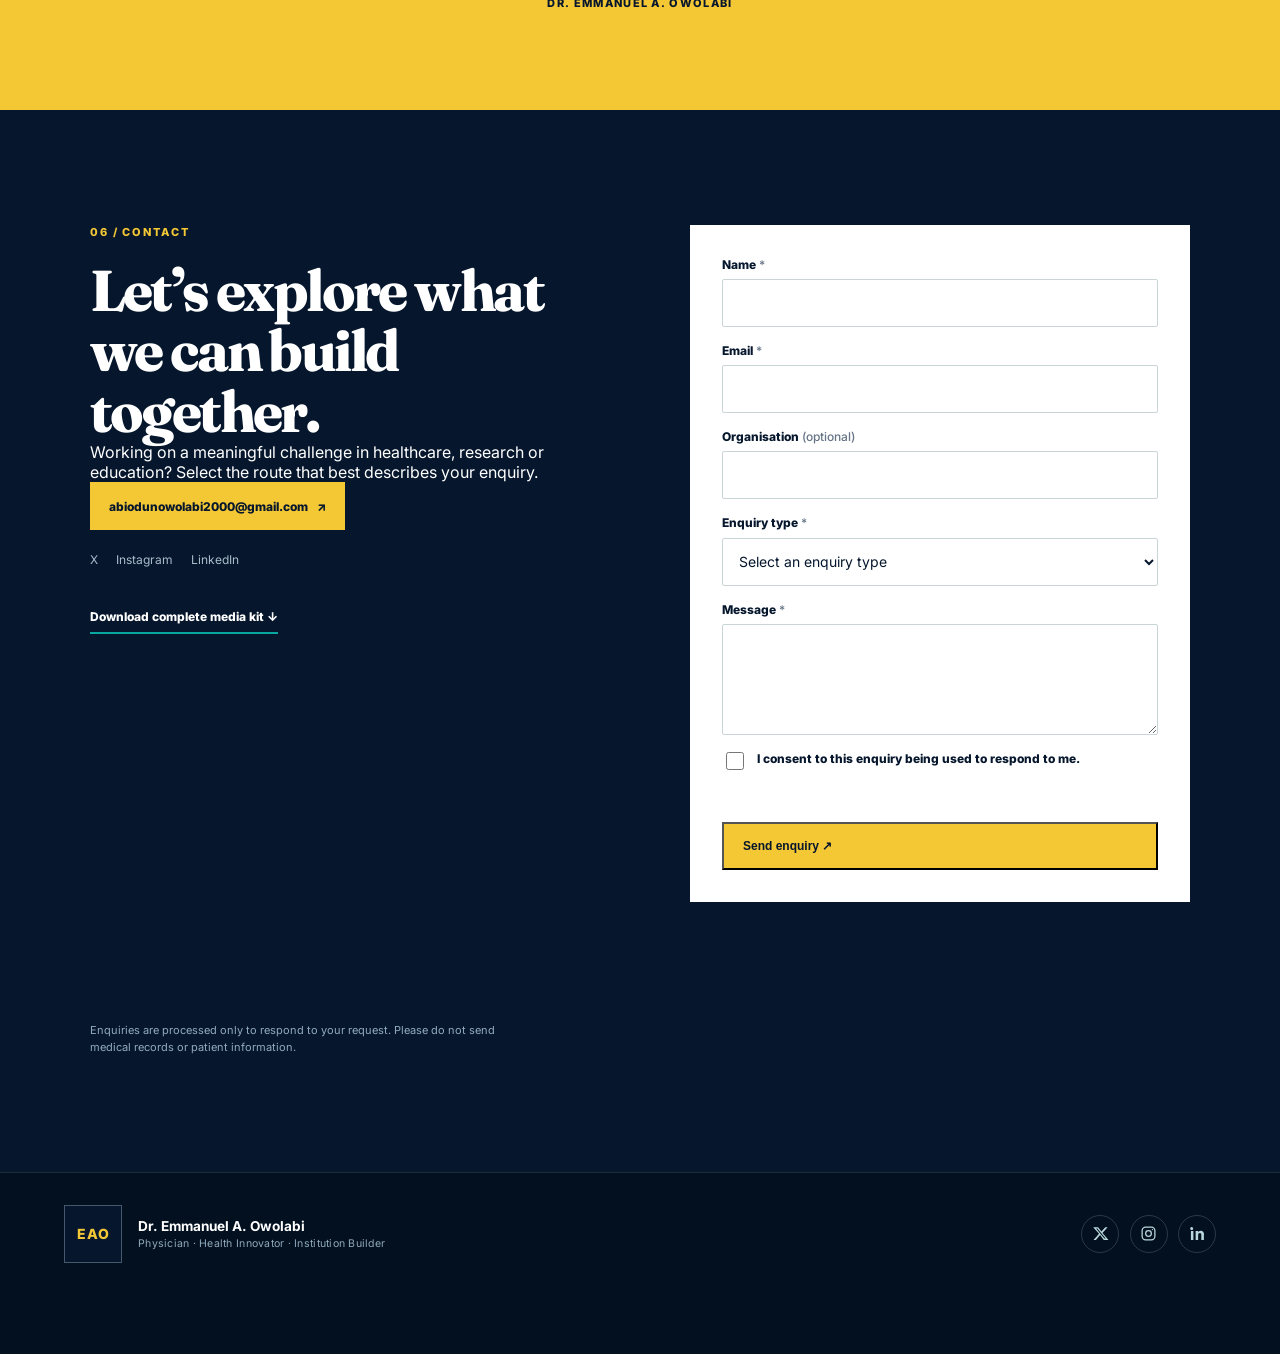
==== commit c6a70d17: "i" ====
--- a/index.html
+++ b/index.html
@@ -3,19 +3,19 @@
 <head>
   <meta charset="utf-8">
   <meta name="viewport" content="width=device-width, initial-scale=1">
-  <title>Dr. Emmanuel A. Owolabi | Physician &amp; Diana Award Recipient</title>
-  <meta name="description" content="Dr. Emmanuel A. Owolabi is a physician, health innovator and 2026 Diana Award recipient advancing healthcare through technology, research, education and leadership in Africa.">
-  <meta name="keywords" content="Dr. Emmanuel, Dr Emmanuel Owolabi, Emmanuel Owolabi, Emmanuel A. Owolabi, Diana Award winner, 2026 Diana Award recipient, EAO, EOHealth, Vihlert">
+  <title>Dr. Emmanuel A. Owolabi | Physician &amp; Health Innovator</title>
+  <meta name="description" content="Dr. Emmanuel A. Owolabi connects medicine, research, technology and mentorship to address practical challenges in African healthcare and develop future health leaders.">
+  <meta name="keywords" content="Dr. Emmanuel, Dr Emmanuel Owolabi, Emmanuel Owolabi, Emmanuel A. Owolabi, physician, health innovator, institution builder, EAO, EOHealth, ViHLERT">
   <meta name="author" content="Dr. Emmanuel A. Owolabi">
   <link rel="canonical" href="https://dremmanuelowolabi.com/">
   <link rel="icon" type="image/png" href="/favicon.png">
   <meta property="og:type" content="website">
-  <meta property="og:title" content="Dr. Emmanuel A. Owolabi | Physician &amp; Diana Award Recipient">
-  <meta property="og:description" content="Dr. Emmanuel A. Owolabi is a physician, health innovator and 2026 Diana Award recipient advancing healthcare through technology, research, education and leadership in Africa.">
+  <meta property="og:title" content="Dr. Emmanuel A. Owolabi | Physician &amp; Health Innovator">
+  <meta property="og:description" content="Building people, institutions and practical solutions for better healthcare in Africa.">
   <meta property="og:url" content="https://dremmanuelowolabi.com/">
   <meta name="twitter:card" content="summary">
-  <meta name="twitter:title" content="Dr. Emmanuel A. Owolabi | Physician &amp; Diana Award Recipient">
-  <meta name="twitter:description" content="Physician, health innovator and 2026 Diana Award recipient advancing healthcare through technology, research, education and leadership in Africa.">
+  <meta name="twitter:title" content="Dr. Emmanuel A. Owolabi | Physician &amp; Health Innovator">
+  <meta name="twitter:description" content="Building people, institutions and practical solutions for better healthcare in Africa.">
   <script type="application/ld+json">
     {
       "@context": "https://schema.org",
@@ -32,7 +32,7 @@
           "@type": "ProfilePage",
           "@id": "https://dremmanuelowolabi.com/#profile",
           "url": "https://dremmanuelowolabi.com/",
-          "name": "Dr. Emmanuel A. Owolabi | Physician and 2026 Diana Award Recipient",
+          "name": "Dr. Emmanuel A. Owolabi | Physician and Health Innovator",
           "isPartOf": { "@id": "https://dremmanuelowolabi.com/#website" },
           "mainEntity": { "@id": "https://dremmanuelowolabi.com/#person" },
           "inLanguage": "en"
@@ -50,8 +50,7 @@
           "url": "https://dremmanuelowolabi.com/",
           "image": "https://dremmanuelowolabi.com/assets/images/portrait.jpg",
           "jobTitle": "Physician and health innovator",
-          "description": "Dr. Emmanuel A. Owolabi is a physician, health innovator and 2026 Diana Award recipient working across technology, research, education and leadership to turn complex healthcare challenges into practical action.",
-          "award": "2026 Diana Award",
+          "description": "Dr. Emmanuel A. Owolabi works across medicine, research, technology and mentorship to address practical challenges in African healthcare.",
           "knowsAbout": [
             "Health innovation",
             "Digital health",
@@ -74,8 +73,8 @@
   <meta name="theme-color" content="#030f1f">
   <link rel="preconnect" href="https://fonts.googleapis.com">
   <link rel="preconnect" href="https://fonts.gstatic.com" crossorigin>
-  <link href="https://fonts.googleapis.com/css2?family=Bricolage+Grotesque:opsz,wght@12..96,500;12..96,700;12..96,800&family=Hanken+Grotesk:wght@400;500;600;700&display=swap" rel="stylesheet">
-  <link rel="stylesheet" href="css/main.css?v=20261031">
+  <link href="https://fonts.googleapis.com/css2?family=Fraunces:opsz,wght@9..144,100..900&family=Inter:wght@400;500;600;700;800&display=swap" rel="stylesheet">
+  <link rel="stylesheet" href="css/main.css?v=20261120">
   <script>document.documentElement.className = "js";</script>
 </head>
 <body>
@@ -83,66 +82,61 @@
   <header class="navbar">
   <div class="container navbar__inner">
     <a class="brand-mark" href="#home" aria-label="Dr. Emmanuel A. Owolabi, home"><img class="brand-mark__logo" src="assets/images/eao-logo.png" alt=""><div><strong data-config="site.name">Dr. Emmanuel A. Owolabi</strong><small data-config="site.tagline">Physician · Health Innovator · Institution Builder</small></div></a>
-    <nav class="navbar__links" aria-label="Primary" data-nav-links></nav>
-    <a class="btn btn--primary btn--small navbar__cta" data-cta href="#contact">Let's talk</a>
+    <nav class="navbar__links" aria-label="Primary" data-nav-links>
+      <a class="navbar__link" href="#about" data-target="about" data-index="01">About</a>
+      <a class="navbar__link" href="#work" data-target="work" data-index="02">Work &amp; Impact</a>
+      <a class="navbar__link" href="#research" data-target="research" data-index="03">Research</a>
+      <a class="navbar__link" href="#speaking" data-target="speaking" data-index="04">Speaking &amp; Media</a>
+      <a class="navbar__link" href="#insights" data-target="insights" data-index="05">Insights</a>
+      <a class="navbar__link" href="gallery.html">Gallery</a>
+    </nav>
+    <a class="btn btn--primary btn--small navbar__cta" data-cta href="#contact">Collaborate</a>
     <button class="navbar__toggle" type="button" aria-expanded="false" aria-controls="mobile-menu" aria-label="Open menu"><span aria-hidden="true"></span></button>
   </div>
 </header>
 <nav class="mobile-menu" id="mobile-menu" aria-label="Mobile" data-mobile-links>
-  <a class="btn btn--primary" data-cta href="#contact">Let's talk</a>
+  <a class="btn btn--primary" data-cta href="#contact">Collaborate</a>
 </nav>
   <main id="main-content">
     <section class="hero" id="home" aria-labelledby="hero-title">
   <div class="hero-grid" aria-hidden="true"></div>
-  <div class="hero-motion" aria-hidden="true">
-    <span class="hero-motion__orbit"></span>
-    <span class="hero-motion__node hero-motion__node--one"></span>
-    <span class="hero-motion__node hero-motion__node--two"></span>
-    <svg class="hero-motion__signal" viewBox="0 0 760 100" preserveAspectRatio="none"><path d="M0 65H220l18-8 18 8h92l18 12 16-62 18 78 18-28h250"/></svg>
-  </div>
+  <div class="hero-rail" aria-hidden="true"><span>DR. EMMANUEL A. OWOLABI</span></div>
   <div class="hero__grid">
     <div class="hero__copy">
-      <p class="hero__eyebrow" data-intro style="--i:0">Physician. Builder. African healthcare.</p>
+      <p class="hero__eyebrow" data-intro style="--i:0"><span>Physician</span><i></i><span>Health innovator</span><i></i><span>Institution builder</span></p>
 
       <h1 class="display hero__title" id="hero-title" data-intro style="--i:1">
         <span class="hero-title__phrase">Building people,</span>
         <span class="hero-title__phrase">institutions and</span>
         <span class="hero-title__phrase">practical solutions</span>
-        <span class="hero-title__phrase">for <em>better healthcare</em></span>
-        <span class="hero-title__phrase"><em>in Africa.</em></span>
+        <span class="hero-title__phrase">for <em>better healthcare in Africa.</em></span>
       </h1>
 
       <p class="hero__intro lead" data-intro style="--i:2">
-        I am Dr. Emmanuel A. Owolabi, a physician, health innovator and 2026 Diana Award recipient working across technology, research, education and leadership to turn complex healthcare challenges into practical action.
+        I am Dr. Emmanuel A. Owolabi. My work connects medicine, research, technology and mentorship to address practical challenges in African healthcare and develop the people who will shape its future.
       </p>
 
       <div class="hero__actions" data-intro style="--i:3">
         <a class="btn btn--primary" href="#work">
-          See how I work
+          Explore My Work
           <span aria-hidden="true">↗</span>
         </a>
         <a class="btn btn--outline" href="#contact">
-          Start a conversation
-          <span aria-hidden="true">✉</span>
+          Collaborate With Me
+          <span aria-hidden="true">↗</span>
         </a>
       </div>
 
-      <div class="hero-proof" data-intro style="--i:4">
-        <dl class="stats">
-          <div class="stat"><dt class="stat__label" style="order:2">People trained</dt><dd class="stat__value" style="margin:0">400+</dd></div>
-          <div class="stat"><dt class="stat__label" style="order:2">Medical schools</dt><dd class="stat__value" style="margin:0">30+</dd></div>
-          <div class="stat"><dt class="stat__label" style="order:2">Founder-led platforms</dt><dd class="stat__value" style="margin:0">3</dd></div>
-        </dl>
-      </div>
+      <p class="hero__disciplines" data-intro style="--i:4">Medicine <span>·</span> Research <span>·</span> Technology <span>·</span> Mentorship</p>
     </div>
 
     <figure class="portrait" data-intro style="--i:3">
-      <span class="portrait-particles" aria-hidden="true">
-        <i style="--x:-150px;--y:-94px;--s:.55;--d:0ms"></i><i style="--x:-60px;--y:-150px;--s:.7;--d:80ms"></i><i style="--x:106px;--y:-120px;--s:.5;--d:160ms"></i><i style="--x:155px;--y:-20px;--s:.72;--d:40ms"></i><i style="--x:130px;--y:112px;--s:.48;--d:220ms"></i><i style="--x:8px;--y:160px;--s:.68;--d:120ms"></i><i style="--x:-128px;--y:112px;--s:.52;--d:180ms"></i><i style="--x:-164px;--y:18px;--s:.62;--d:260ms"></i>
-      </span>
+      <svg class="portrait__ecg" viewBox="0 0 220 72" role="presentation" aria-hidden="true">
+        <path d="M2 40h28l8-12 9 28 10-48 12 62 10-30h18l7-10 7 16 9-20 8 14h92"/>
+      </svg>
       <div class="portrait__stack">
         <div class="portrait__crop">
-          <img class="portrait__img" data-portrait src="assets/images/portrait.jpg" width="700" height="698" alt="Dr. Emmanuel A. Owolabi smiling in blue medical scrubs, with glasses and a stethoscope">
+          <img class="portrait__img" data-portrait src="assets/images/portrait.jpg" width="700" height="698" alt="Dr. Emmanuel A. Owolabi smiling in blue medical scrubs, with glasses and a stethoscope" decoding="async" fetchpriority="high">
         </div>
       </div>
       <figcaption class="focus-card">
@@ -151,7 +145,11 @@
       </figcaption>
     </figure>
   </div>
-
+  <nav class="audience-paths" aria-label="Explore ways to work with Dr. Owolabi" data-intro style="--i:4">
+    <a href="#research"><span>01</span><div><strong>Research &amp; Institutions</strong><small>Explore research, education and programme collaborations.</small></div><b aria-hidden="true">↗</b></a>
+    <a href="#work"><span>02</span><div><strong>Healthcare Innovation</strong><small>Explore practical digital-health and systems-building work.</small></div><b aria-hidden="true">↗</b></a>
+    <a href="#speaking"><span>03</span><div><strong>Speaking &amp; Media</strong><small>Invite me to contribute to conversations that move ideas into action.</small></div><b aria-hidden="true">↗</b></a>
+  </nav>
 </section>
     <section class="manifesto" id="about" aria-labelledby="about-title">
   <p class="section-index">01 / ABOUT</p>
@@ -174,12 +172,14 @@
     <article class="platform-card"><div class="platform-top"><span>02</span><b aria-hidden="true">&#8984;</b></div><p class="card-label">Mentorship &amp; capacity building</p><h3>MentorMatrix Network</h3><p>Helping students and emerging professionals gain direction, develop relevant skills and pursue meaningful opportunities through structured guidance.</p></article>
     <article class="platform-card"><div class="platform-top"><span>03</span><svg class="platform-icon" viewBox="0 0 24 24" fill="none" stroke="currentColor" stroke-width="1.7" stroke-linecap="round" stroke-linejoin="round" aria-hidden="true"><path d="M12 5.5A5.2 5.2 0 0 0 7.7 3.3H3.5A1.5 1.5 0 0 0 2 4.8v13.5a1.5 1.5 0 0 0 1.5 1.5h4.2A5.2 5.2 0 0 1 12 22"/><path d="M12 5.5a5.2 5.2 0 0 1 4.3-2.2h4.2A1.5 1.5 0 0 1 22 4.8v13.5a1.5 1.5 0 0 1-1.5 1.5h-4.2A5.2 5.2 0 0 0 12 22"/><path d="M12 5.5V22M6 8h2.2M15.8 8H18M6 11h2.2M15.8 11H18"/></svg></div><p class="card-label">Research capacity development</p><h3>Publish to Greatness</h3><p>Supporting multidisciplinary researchers to build practical competence, collaborate effectively and contribute to meaningful scientific work.</p></article>
   </div>
-  <a class="programme-strip programme-strip--link" href="https://vihlert.eohealthhub.com" target="_blank" rel="noopener noreferrer" aria-label="Visit the Virtual Health Literacy and Emergency Response Training website"><div><span>Signature EOhealth programme</span><h3>Virtual Health Literacy and Emergency Response Training</h3></div><p>ViHLERT shows the approach in practice: more than <strong>400 participants</strong> from over <strong>30 medical schools</strong> trained in health literacy, communication, advocacy and emergency response.</p></a>
+  <a class="programme-strip programme-strip--link" href="https://vihlert.eohealthhub.com" target="_blank" rel="noopener noreferrer" aria-label="Visit the Virtual Health Literacy and Emergency Response Training website"><div><span>EOhealth programme</span><h3>Virtual Health Literacy and Emergency Response Training</h3></div><p>ViHLERT brings health literacy, communication, advocacy and emergency-response education into a practical EOhealth programme.</p></a>
 </section>
     <section class="research-section" id="research" aria-labelledby="research-title">
   <div class="research-title"><p class="section-index">03 / RESEARCH</p><h2 id="research-title">Evidence that moves beyond publication.</h2><p>Research, collaboration and practical competence come together where evidence, implementation and African healthcare realities meet.</p></div>
   <div class="research-map"><span>Artificial intelligence in medicine</span><span>Digital health</span><span>Health-systems strengthening</span><span>Medical education</span><span>Antimicrobial resistance</span><span>Surgical systems</span><span>Orthopaedics</span></div>
-  <div class="research-proof"><div><strong data-count="5">5</strong><span>active Publish to Greatness groups</span></div><div><strong data-count="54">54</strong><span>members across multiple disciplines</span></div><div><svg class="research-proof__icon" viewBox="0 0 24 24" fill="none" stroke="currentColor" stroke-width="1.9" stroke-linecap="round" stroke-linejoin="round" aria-hidden="true"><path d="M12 6.5A4.5 4.5 0 0 0 8.1 4.2H4a1 1 0 0 0-1 1v13.1a1 1 0 0 0 1 1h4.1A4.5 4.5 0 0 1 12 21.5"/><path d="M12 6.5a4.5 4.5 0 0 1 3.9-2.3H20a1 1 0 0 1 1 1v13.1a1 1 0 0 1-1 1h-4.1a4.5 4.5 0 0 0-3.9 2.2"/><path d="M12 6.5v15"/><path d="M6.5 8.5h2M15.5 8.5h2"/></svg><span>Work published, presented and recognised across Africa</span></div></div>
+  <div class="research-proof">
+    <div><svg class="research-proof__icon" viewBox="0 0 24 24" fill="none" stroke="currentColor" stroke-width="1.9" stroke-linecap="round" stroke-linejoin="round" aria-hidden="true"><path d="M12 6.5A4.5 4.5 0 0 0 8.1 4.2H4a1 1 0 0 0-1 1v13.1a1 1 0 0 0 1 1h4.1A4.5 4.5 0 0 1 12 21.5"/><path d="M12 6.5a4.5 4.5 0 0 1 3.9-2.3H20a1 1 0 0 1 1 1v13.1a1 1 0 0 1-1 1h-4.1a4.5 4.5 0 0 0-3.9 2.2"/><path d="M12 6.5v15"/></svg><span>Research interests and publication details are presented with their current status.</span></div>
+  </div>
 </section>
     <section class="recognition-section" id="recognition" aria-labelledby="recognition-title">
   <div class="recognition-section__intro">
@@ -246,8 +246,55 @@
 <section class="quote-section"><b>“</b><blockquote>The titles changed. The mission became clearer: build people, strengthen institutions and create practical solutions for better healthcare in Africa.</blockquote><p>Dr. Emmanuel A. Owolabi</p>
 </section>
     <section class="contact-section" id="contact" aria-labelledby="contact-title">
-  <div><p class="section-index light">06 / CONTACT</p><h2 id="contact-title">Turn a meaningful idea into practical progress.</h2><p>For speaking, media, research, healthcare innovation, EOhealth partnerships and strategic collaborations.</p></div>
-  <div class="contact-actions"><a class="button yellow" data-config-href="site.email" data-prefix="mailto:" href="mailto:abiodunowolabi2000@gmail.com"><span data-config="site.email">abiodunowolabi2000@gmail.com</span> ↗</a><div class="social-links"><a href="https://x.com/_emmaco4real_">X</a><a href="https://www.instagram.com/_emmaco4real_/">Instagram</a><a href="https://www.linkedin.com/in/emmaco4real">LinkedIn</a></div><a class="media-download" href="assets/Dr_Emmanuel_Owolabi_Media_Kit.pdf" download>Download complete media kit ↓</a></div>
+  <div class="contact-copy">
+    <p class="section-index light">06 / CONTACT</p>
+    <h2 id="contact-title">Let’s explore what we can build together.</h2>
+    <p>Working on a meaningful challenge in healthcare, research or education? Select the route that best describes your enquiry.</p>
+    <div class="contact-actions">
+      <a class="button yellow" data-config-href="site.email" data-prefix="mailto:" href="mailto:abiodunowolabi2000@gmail.com"><span data-config="site.email">abiodunowolabi2000@gmail.com</span> ↗</a>
+      <div class="social-links"><a href="https://x.com/_emmaco4real_" target="_blank" rel="noopener noreferrer">X</a><a href="https://www.instagram.com/_emmaco4real_" target="_blank" rel="noopener noreferrer">Instagram</a><a href="https://www.linkedin.com/in/emmaco4real" target="_blank" rel="noopener noreferrer">LinkedIn</a></div>
+      <a class="media-download" href="assets/Dr_Emmanuel_Owolabi_Media_Kit.pdf" download>Download complete media kit ↓</a>
+    </div>
+  </div>
+  <form class="contact-form" id="collaboration-form" novalidate>
+    <div class="form-row">
+      <label for="contact-name">Name <span aria-hidden="true">*</span></label>
+      <input id="contact-name" name="name" autocomplete="name" required>
+    </div>
+    <div class="form-row">
+      <label for="contact-email">Email <span aria-hidden="true">*</span></label>
+      <input id="contact-email" name="email" type="email" autocomplete="email" required>
+    </div>
+    <div class="form-row">
+      <label for="contact-org">Organisation <span>(optional)</span></label>
+      <input id="contact-org" name="organisation" autocomplete="organization">
+    </div>
+    <div class="form-row">
+      <label for="contact-type">Enquiry type <span aria-hidden="true">*</span></label>
+      <select id="contact-type" name="type" required>
+        <option value="">Select an enquiry type</option>
+        <option>Research or institutional collaboration</option>
+        <option>Healthcare innovation or strategic partnership</option>
+        <option>Speaking or media</option>
+        <option>General enquiry</option>
+      </select>
+    </div>
+    <div class="form-row">
+      <label for="contact-message">Message <span aria-hidden="true">*</span></label>
+      <textarea id="contact-message" name="message" rows="5" required></textarea>
+    </div>
+    <div class="form-consent">
+      <input id="contact-consent" name="consent" type="checkbox" required>
+      <label for="contact-consent">I consent to this enquiry being used to respond to me.</label>
+    </div>
+    <div class="form-honeypot" aria-hidden="true">
+      <label for="contact-company">Leave this field empty</label>
+      <input id="contact-company" name="company" tabindex="-1" autocomplete="off">
+    </div>
+    <p class="form-status" id="form-status" role="status" aria-live="polite"></p>
+    <button class="button yellow" type="submit">Send enquiry ↗</button>
+  </form>
+  <p id="privacy" class="privacy-note">Enquiries are processed only to respond to your request. Please do not send medical records or patient information.</p>
 </section>
   </main>
   <footer class="footer">
@@ -260,7 +307,7 @@
     <a href="https://www.instagram.com/_emmaco4real_/" target="_blank" rel="noreferrer" aria-label="Dr. Owolabi on Instagram"><svg viewBox="0 0 24 24" fill="none" stroke="currentColor" stroke-width="1.8" aria-hidden="true"><rect x="3" y="3" width="18" height="18" rx="5"/><circle cx="12" cy="12" r="4"/><circle cx="17.5" cy="6.5" r="1" fill="currentColor" stroke="none"/></svg></a>
     <a href="https://www.linkedin.com/in/emmaco4real" target="_blank" rel="noreferrer" aria-label="Dr. Owolabi on LinkedIn"><svg viewBox="0 0 24 24" aria-hidden="true"><path d="M6.2 8.3H2.7V21h3.5V8.3ZM4.5 3A2.1 2.1 0 1 0 4.5 7a2.1 2.1 0 0 0 0-4ZM21.3 13.7c0-3.8-2-5.6-4.7-5.6-2.2 0-3.2 1.2-3.7 2v-1.8H9.4V21h3.5v-6.3c0-1.7.3-3.3 2.4-3.3 2.1 0 2.1 1.9 2.1 3.4V21H21v-7.3h.3Z"/></svg></a>
   </nav>
-  <p class="footer__copy">&copy; <span data-config="site.year">2026</span> Dr. Emmanuel A. Owolabi. Building solutions for better healthcare in Africa.</p>
+  <p class="footer__copy">&copy; <span data-config="site.year">2026</span> Dr. Emmanuel A. Owolabi. Building solutions for better healthcare in Africa. <a href="#privacy">Privacy</a></p>
 </footer>
   <noscript><p style="padding:2rem">This site needs JavaScript to load its content.</p></noscript>
   <script type="module" src="js/main.js"></script>
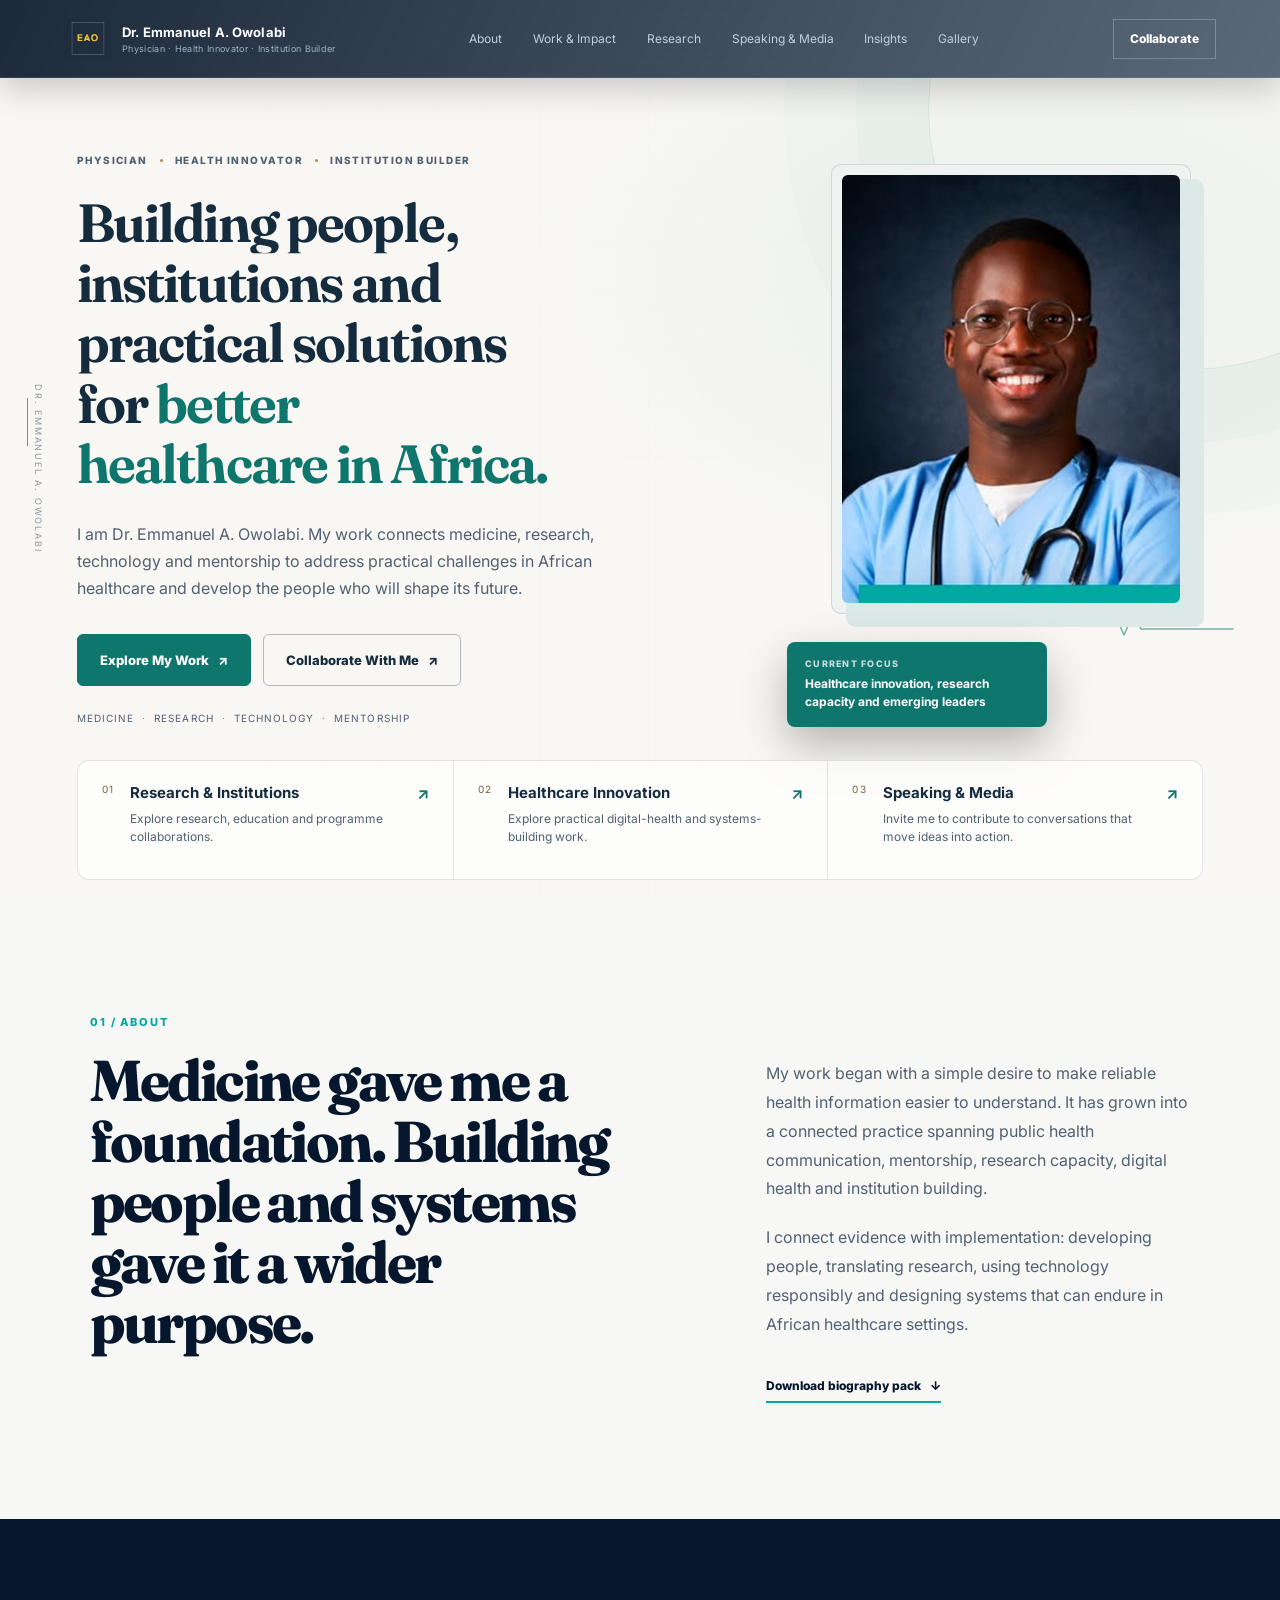
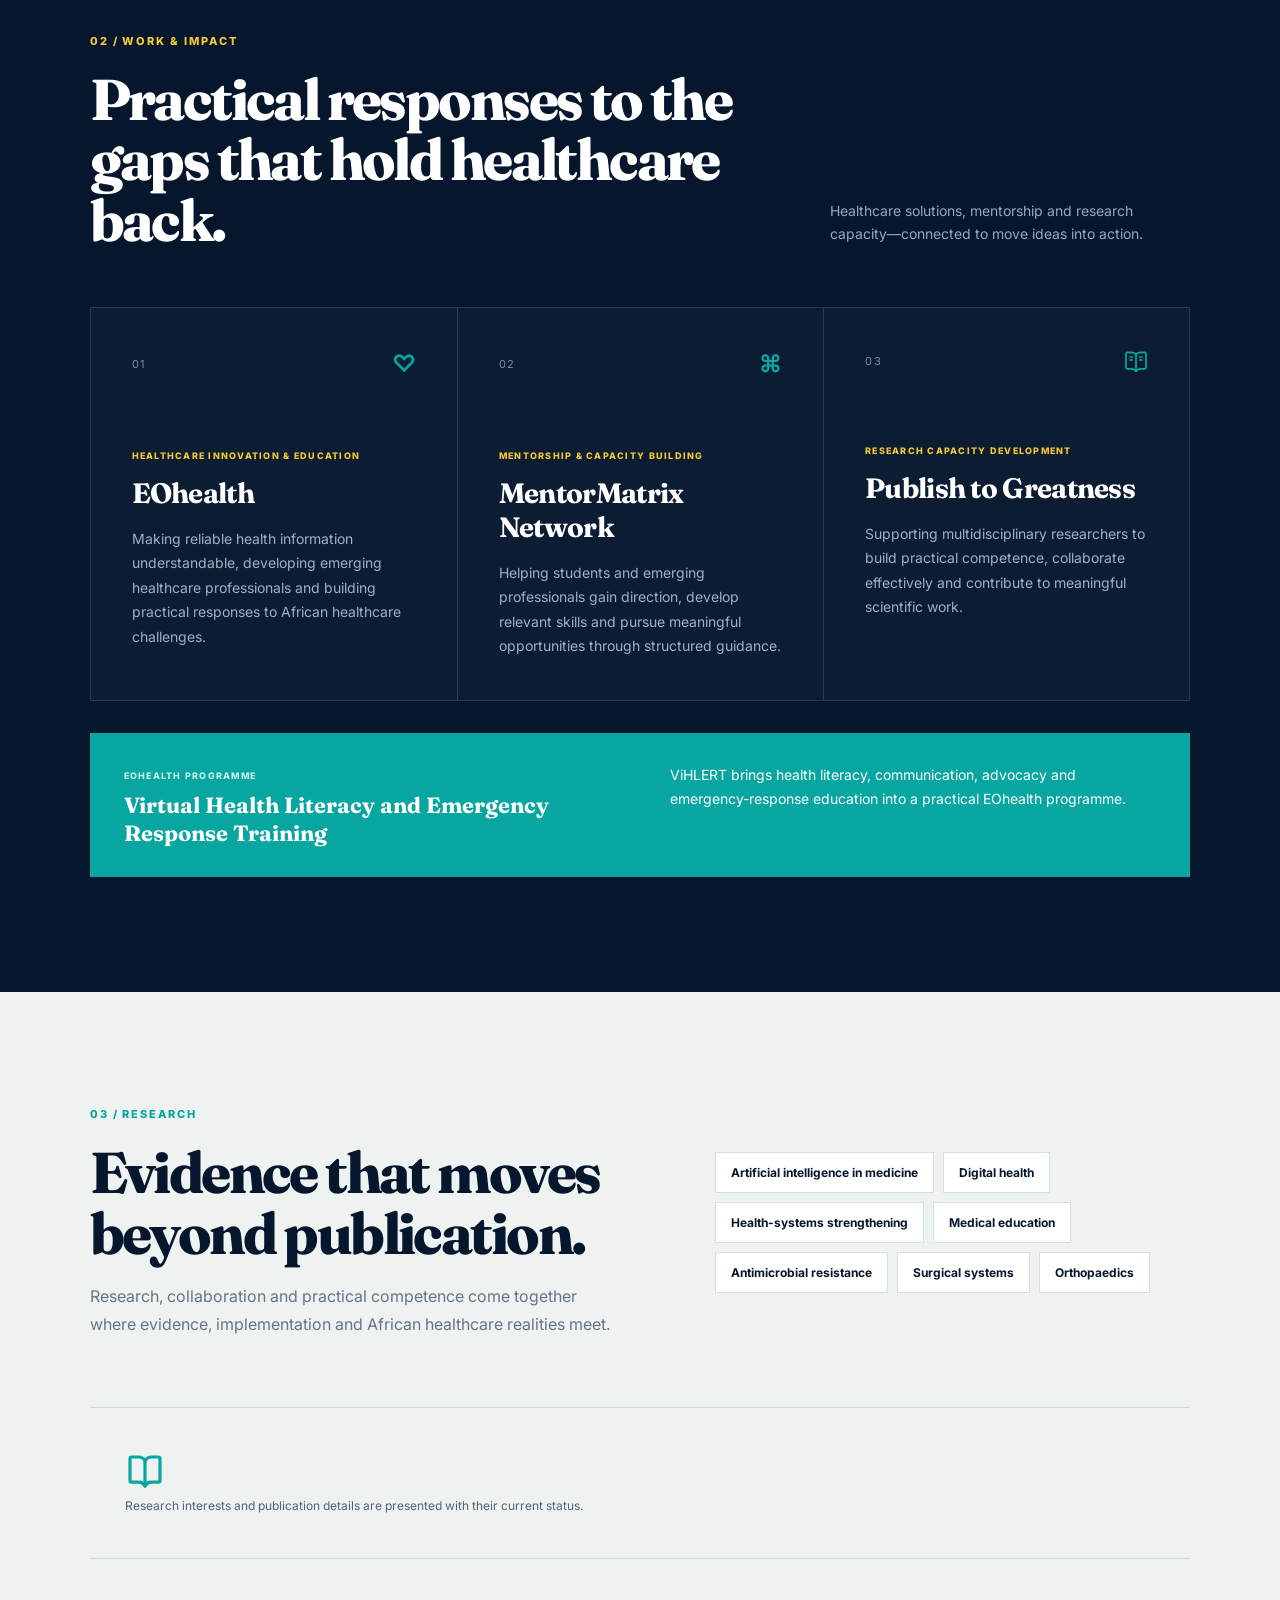
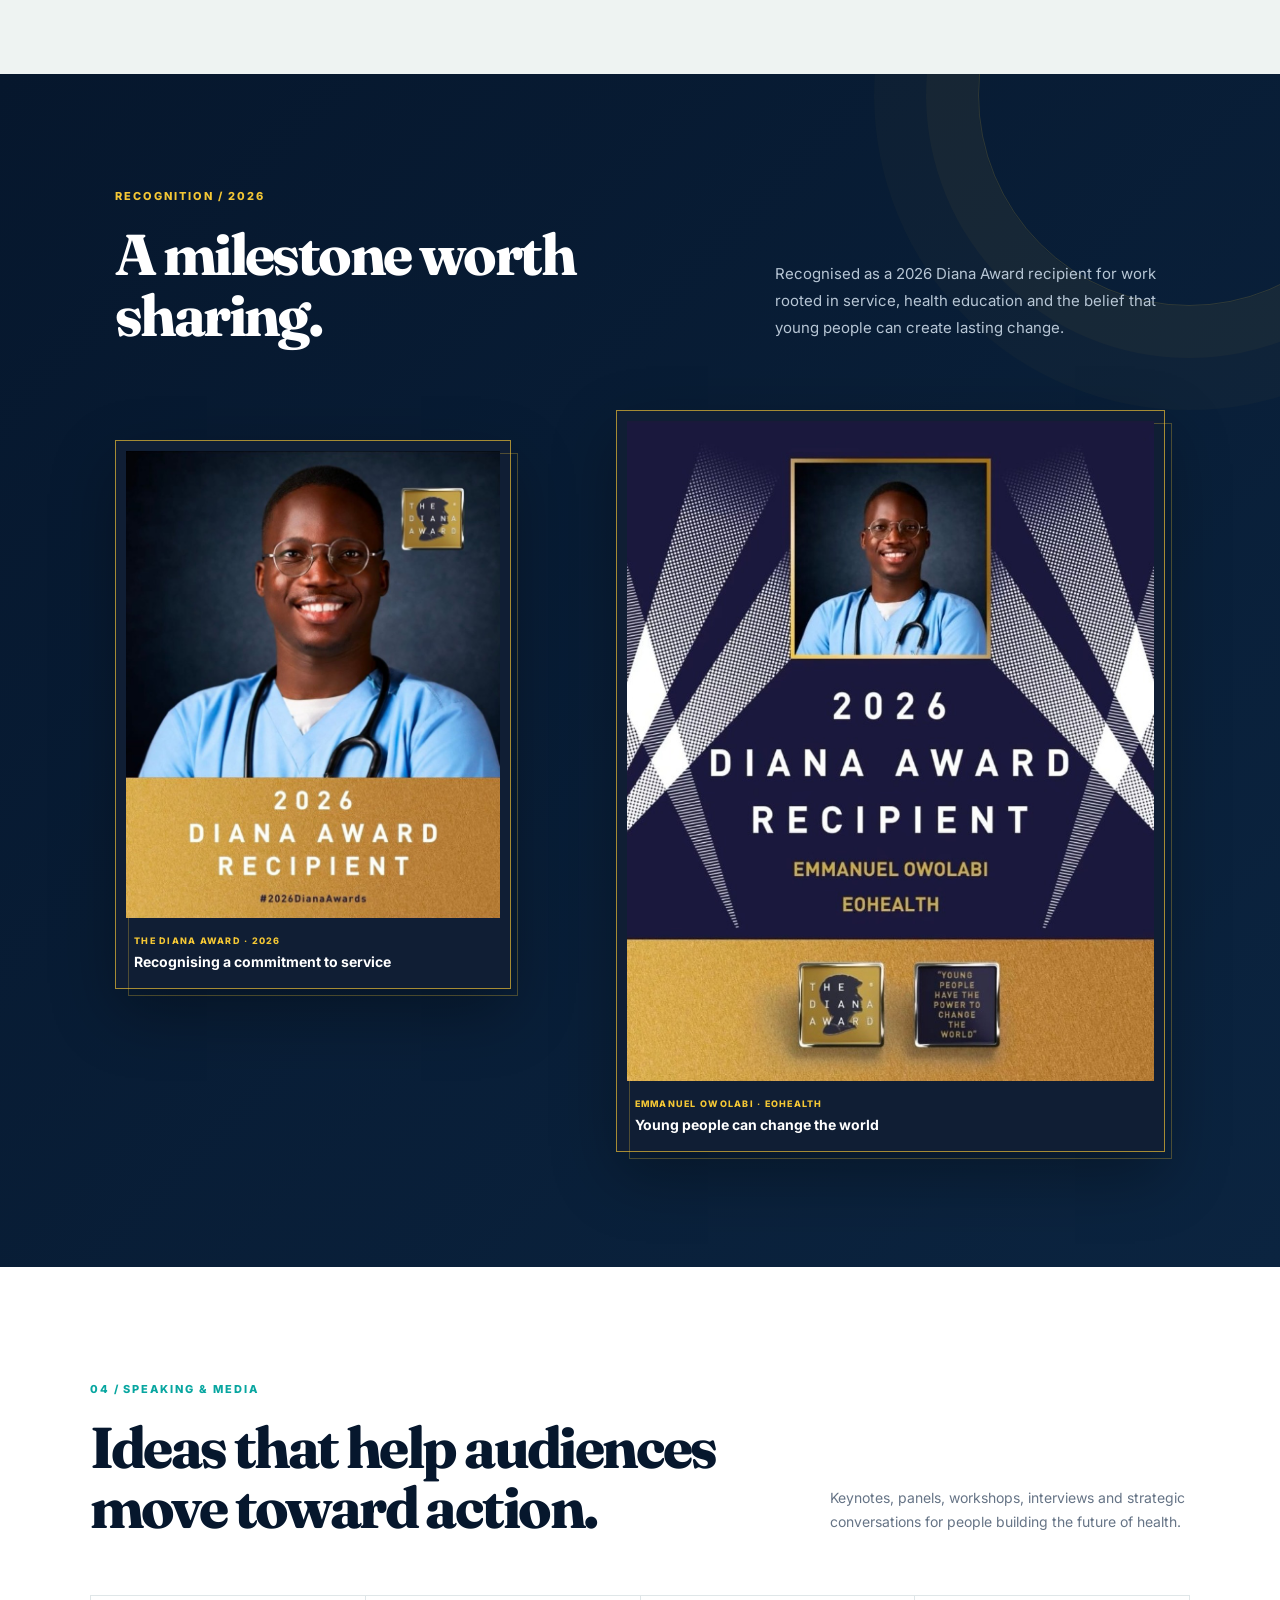
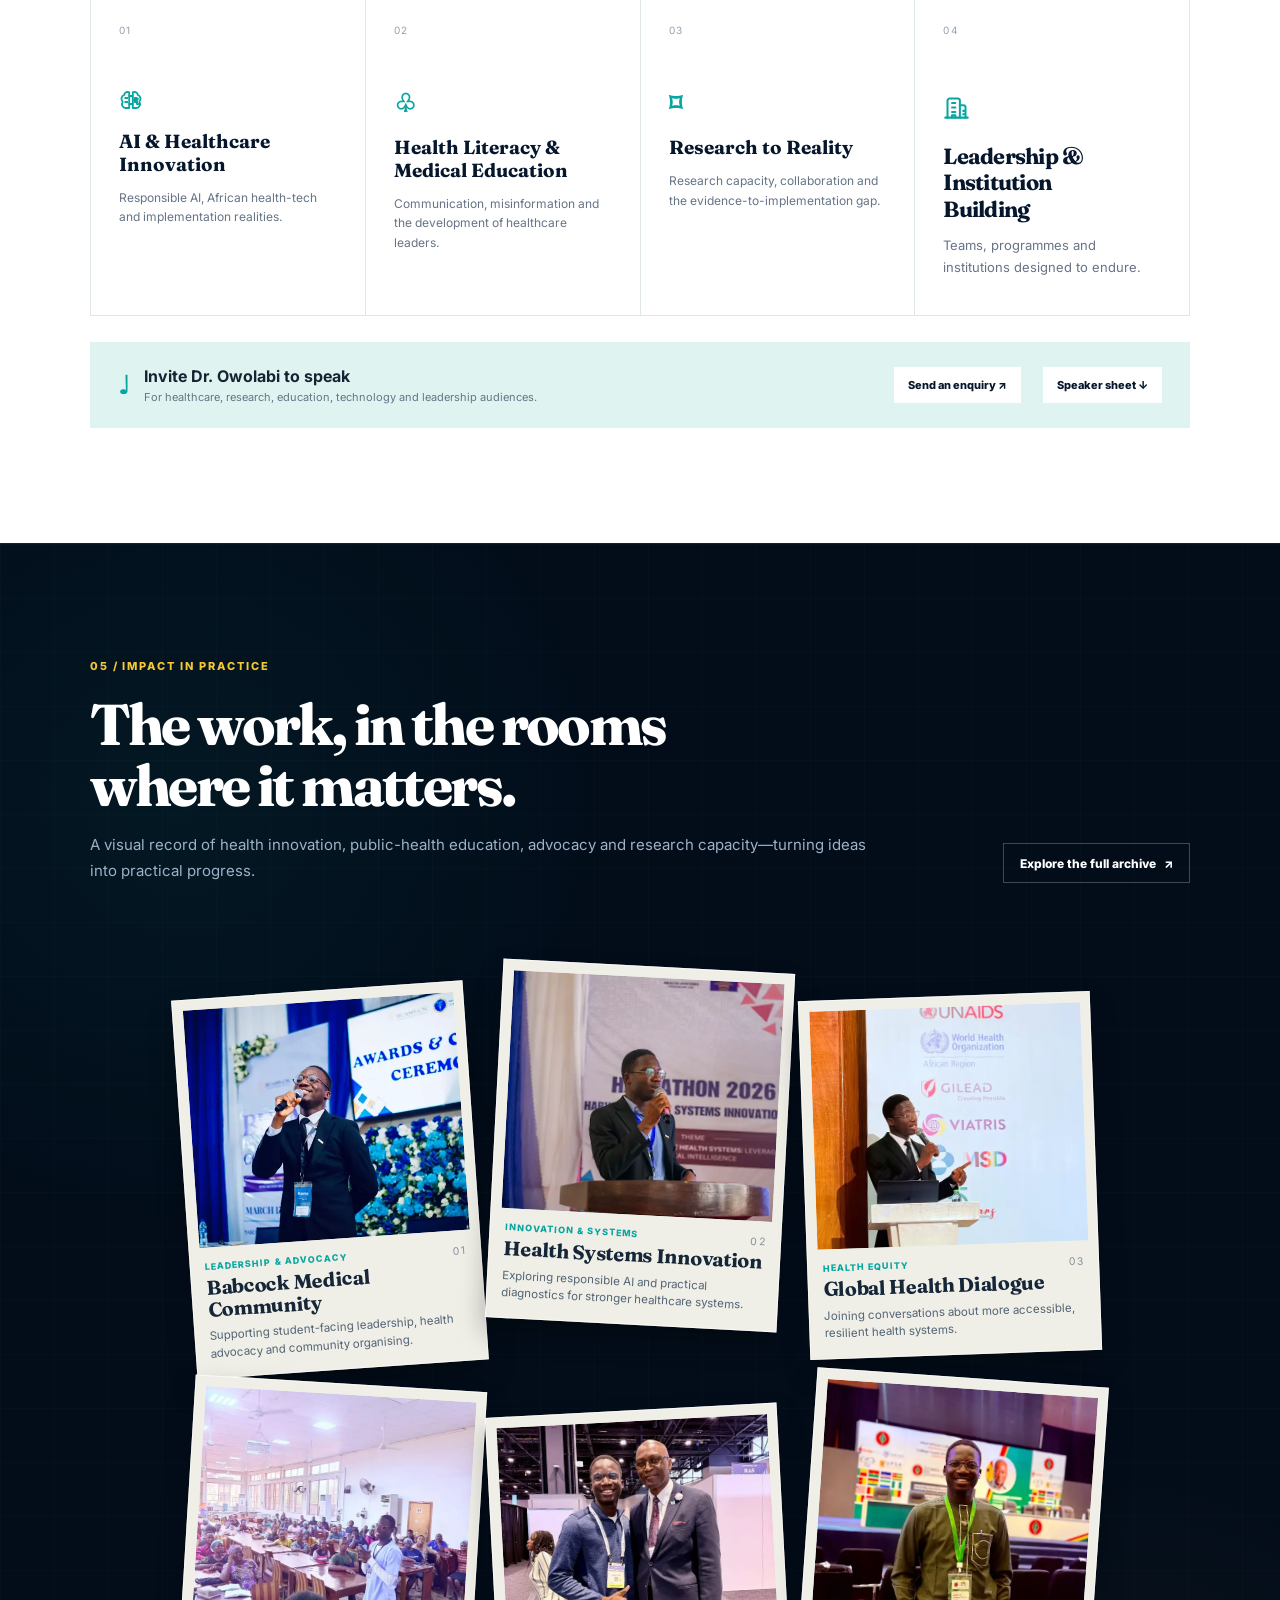
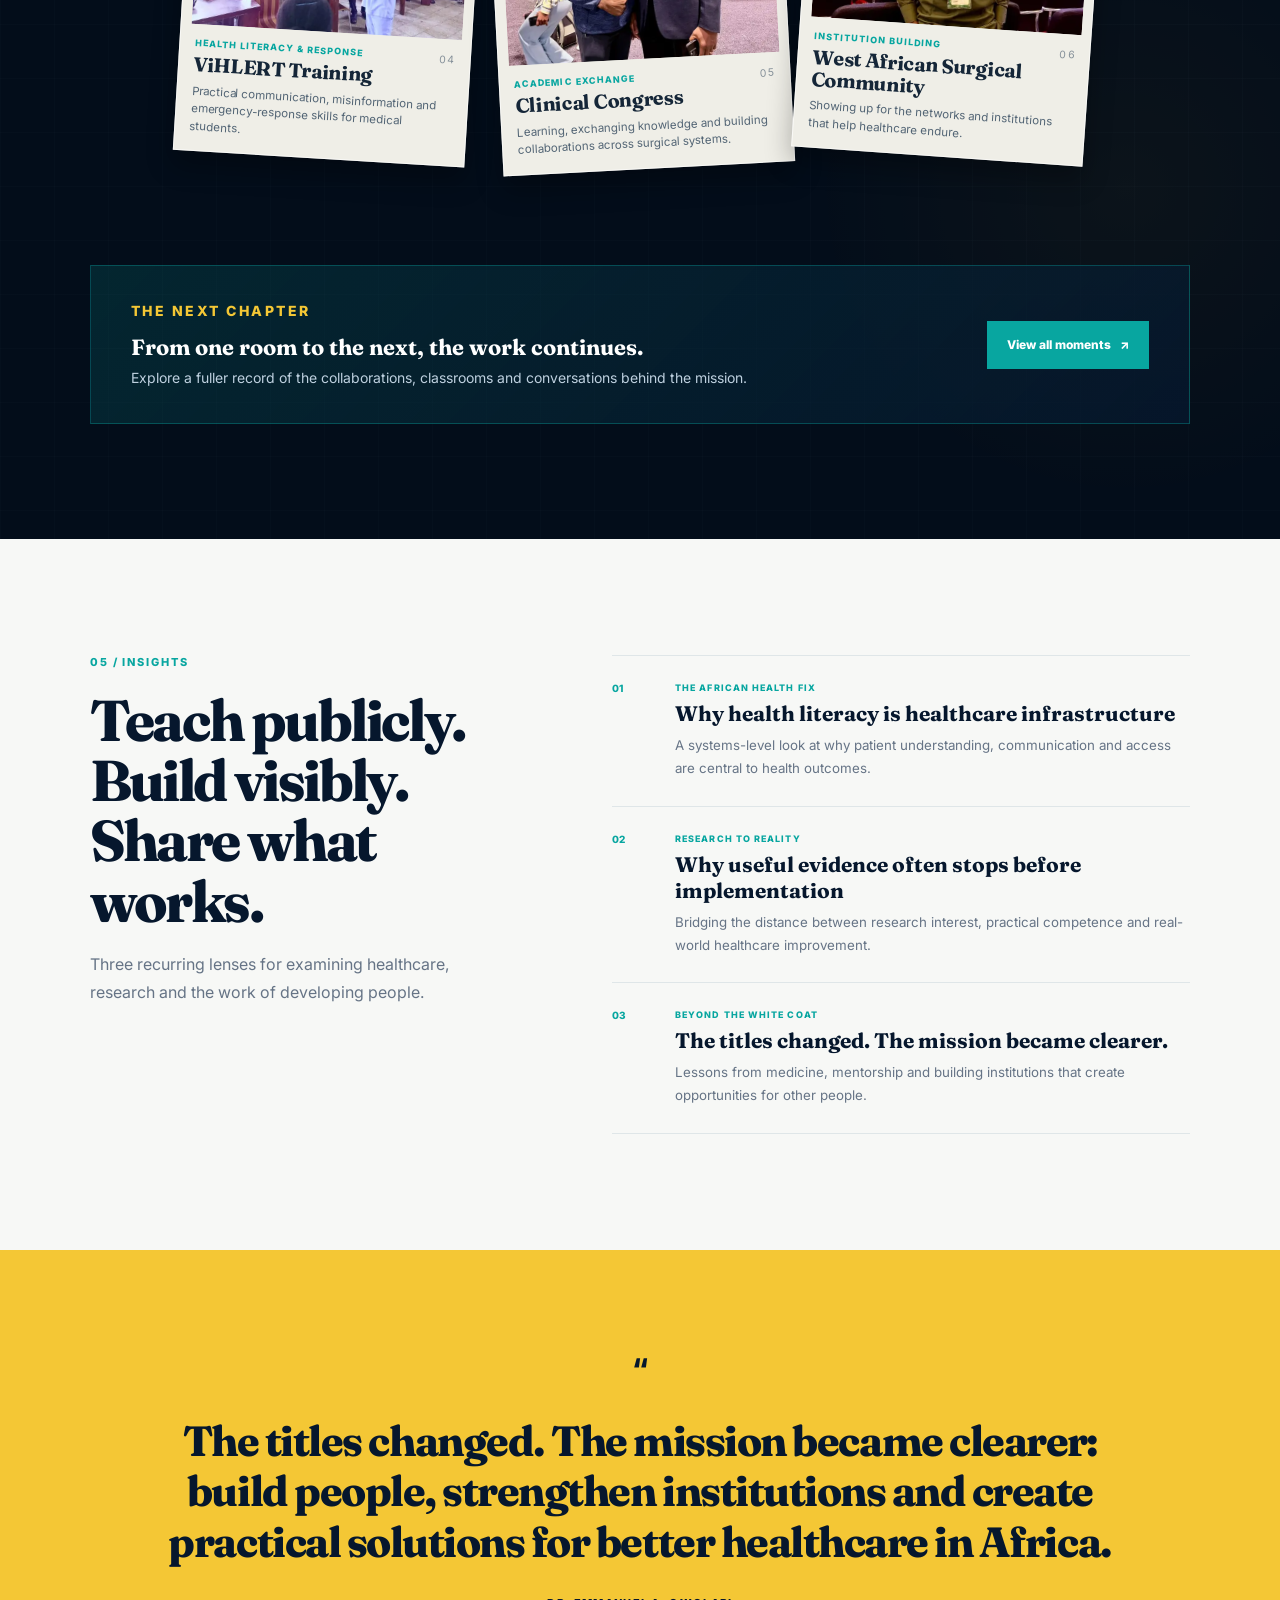
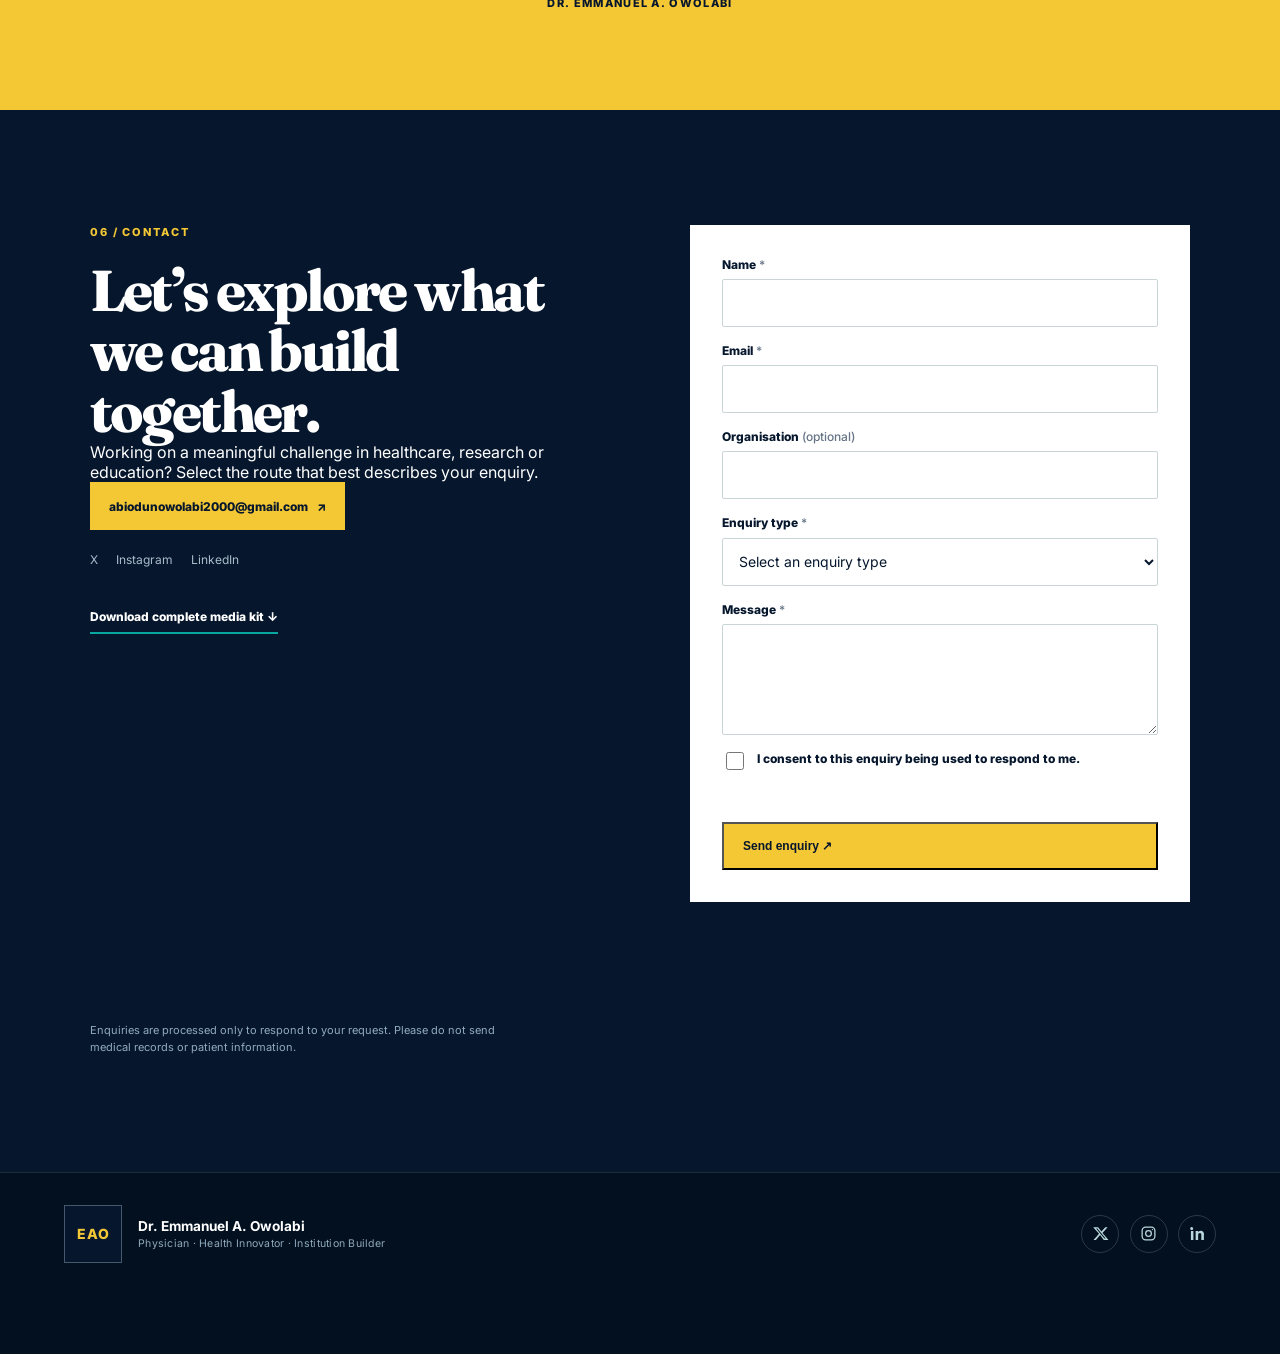
==== commit 04a3963e: "i" ====
--- a/index.html
+++ b/index.html
@@ -128,12 +128,31 @@
       </div>
 
       <p class="hero__disciplines" data-intro style="--i:4">Medicine <span>·</span> Research <span>·</span> Technology <span>·</span> Mentorship</p>
+      <div class="portrait__mobile-controls" aria-label="Hero slideshow controls">
+        <button type="button" class="is-active" aria-label="Show portrait" aria-pressed="true"></button>
+        <button type="button" aria-label="Show community assembly" aria-pressed="false"></button>
+        <button type="button" aria-label="Show innovation workshop" aria-pressed="false"></button>
+        <button type="button" aria-label="Show health training" aria-pressed="false"></button>
+      </div>
     </div>
 
     <figure class="portrait" data-intro style="--i:3">
       <svg class="portrait__ecg" viewBox="0 0 220 72" role="presentation" aria-hidden="true">
         <path d="M2 40h28l8-12 9 28 10-48 12 62 10-30h18l7-10 7 16 9-20 8 14h92"/>
       </svg>
+      <div class="portrait__mobile-slideshow" data-hero-slideshow aria-label="Portrait and impact photo slideshow">
+        <div class="portrait__slides">
+          <img class="portrait__slide is-active" src="assets/images/portrait.jpg" alt="Dr. Emmanuel A. Owolabi smiling in blue medical scrubs" fetchpriority="high" decoding="async">
+          <img class="portrait__slide" src="assets/images/projects/optimized/mobile/IMG_6795.JPG.webp" alt="Dr. Owolabi speaking at the Babcock medical community assembly" loading="lazy" decoding="async">
+          <img class="portrait__slide" src="assets/images/projects/optimized/mobile/3ED56C6F-1A6E-49D2-B97B-795467A6EC87.JPG.webp" alt="Dr. Owolabi at the Harvard Health Systems Innovation Lab Hackathon" loading="lazy" decoding="async">
+          <img class="portrait__slide" src="assets/images/projects/optimized/mobile/WhatsApp%20Image%202026-10-31%20at%2010.27.02.webp" alt="Dr. Owolabi facilitating a ViHLERT community health training" loading="lazy" decoding="async">
+        </div>
+        <div class="portrait__slideshow-copy">
+          <span>Current focus</span>
+          <strong>Better health through people and systems</strong>
+        </div>
+        <div class="portrait__accent-line" aria-hidden="true"></div>
+      </div>
       <div class="portrait__stack">
         <div class="portrait__crop">
           <img class="portrait__img" data-portrait src="assets/images/portrait.jpg" width="700" height="698" alt="Dr. Emmanuel A. Owolabi smiling in blue medical scrubs, with glasses and a stethoscope" decoding="async" fetchpriority="high">
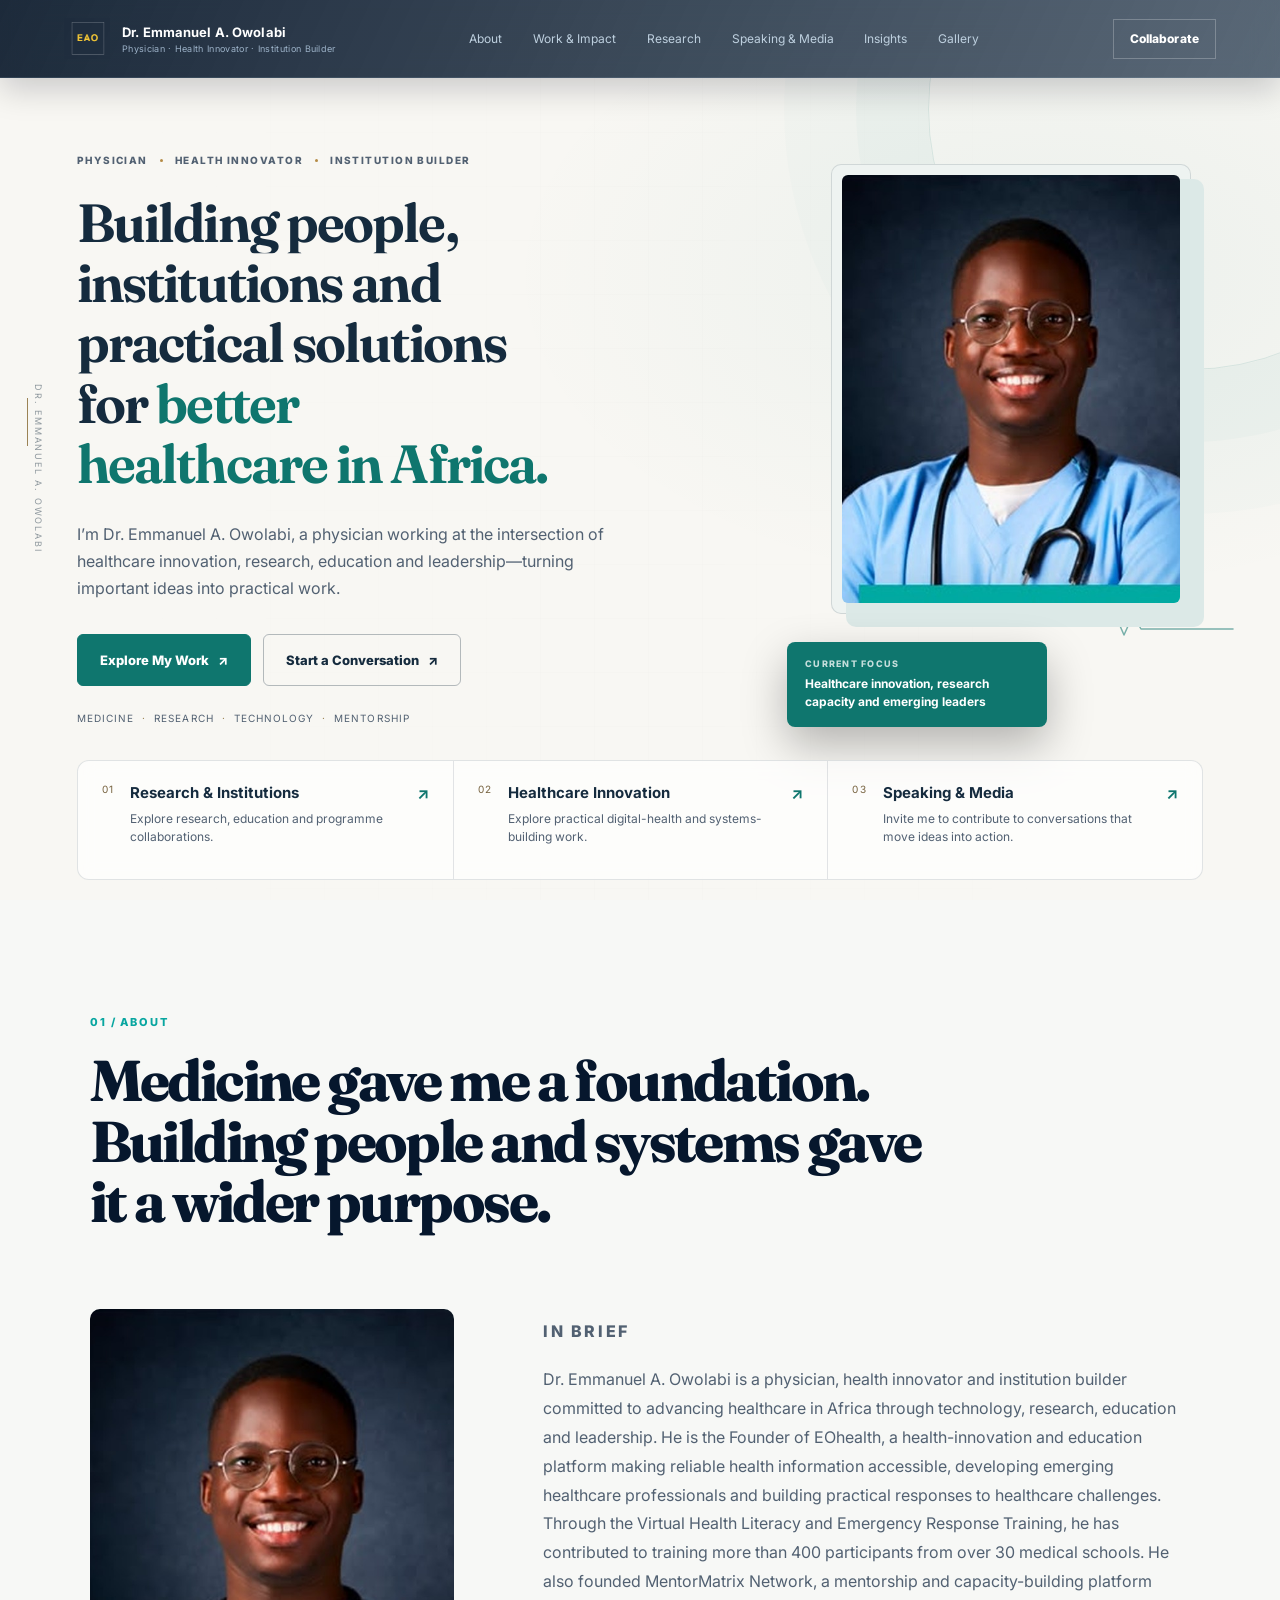
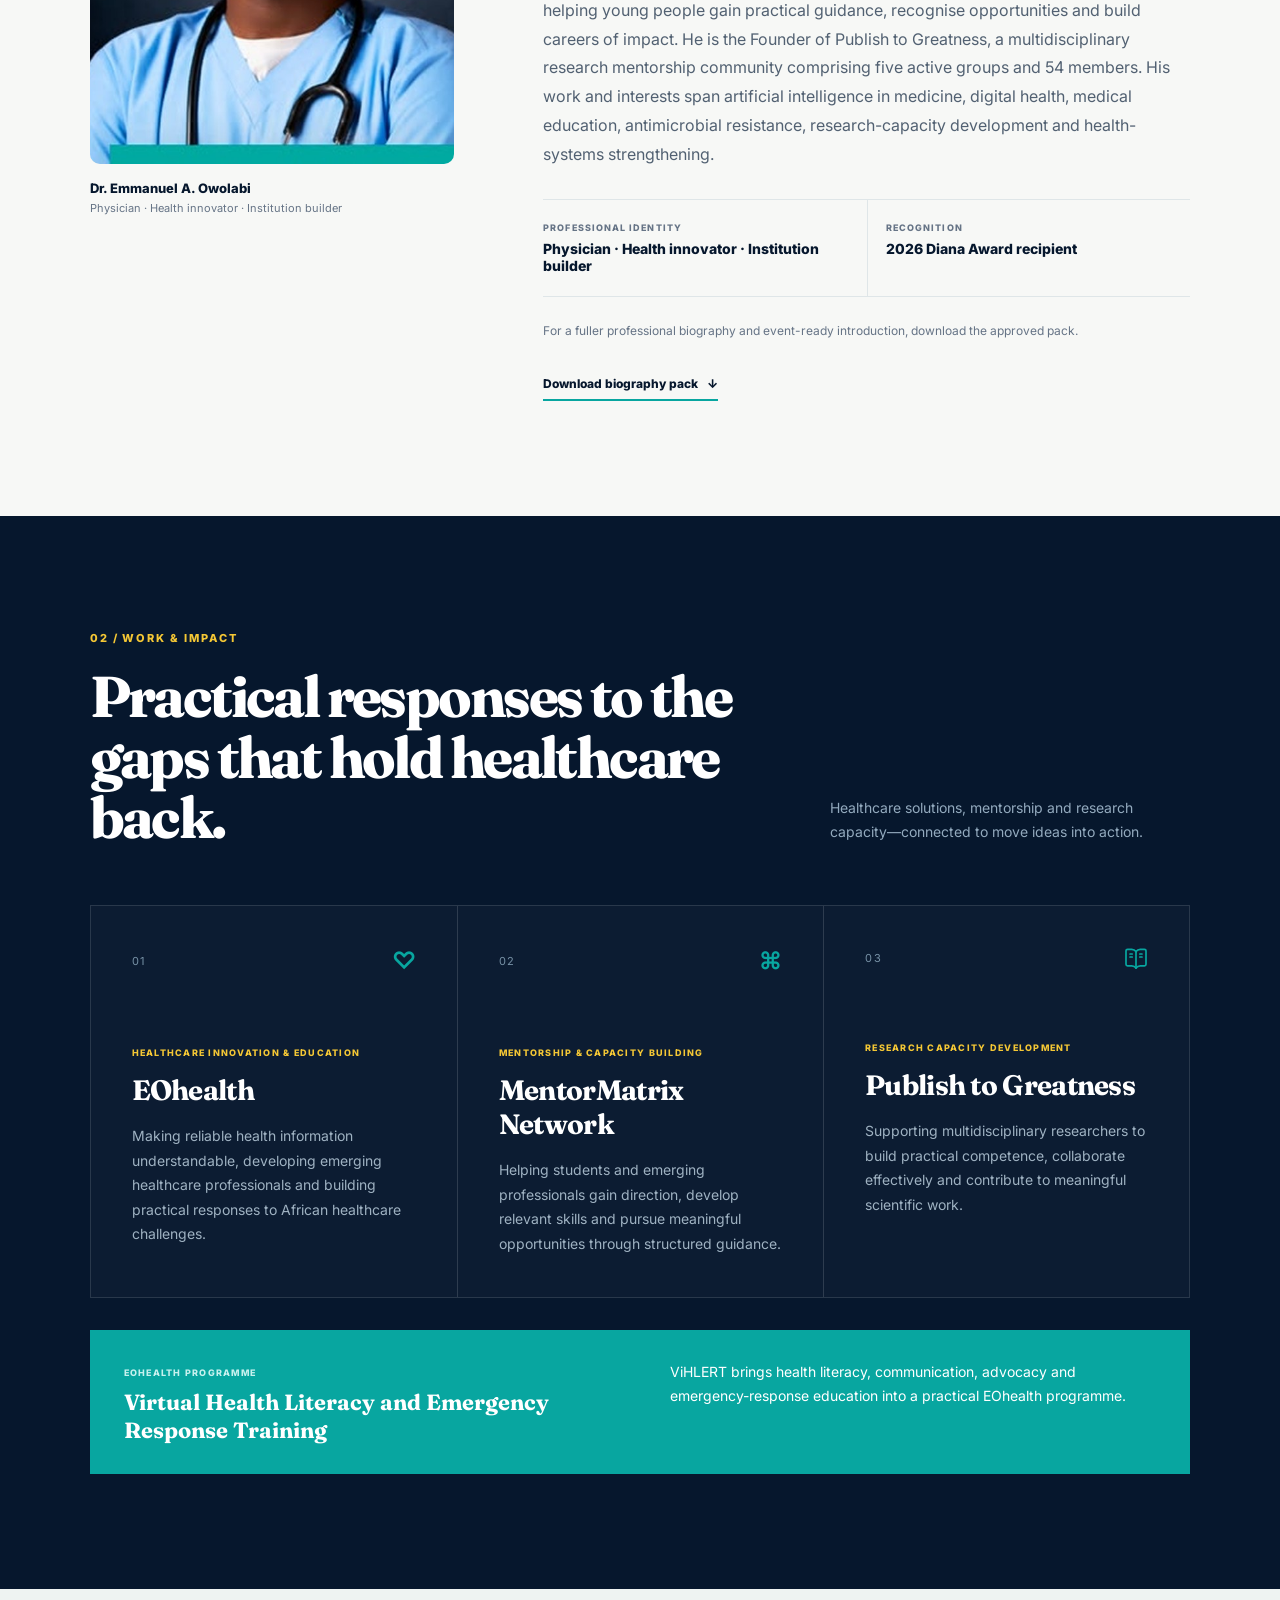
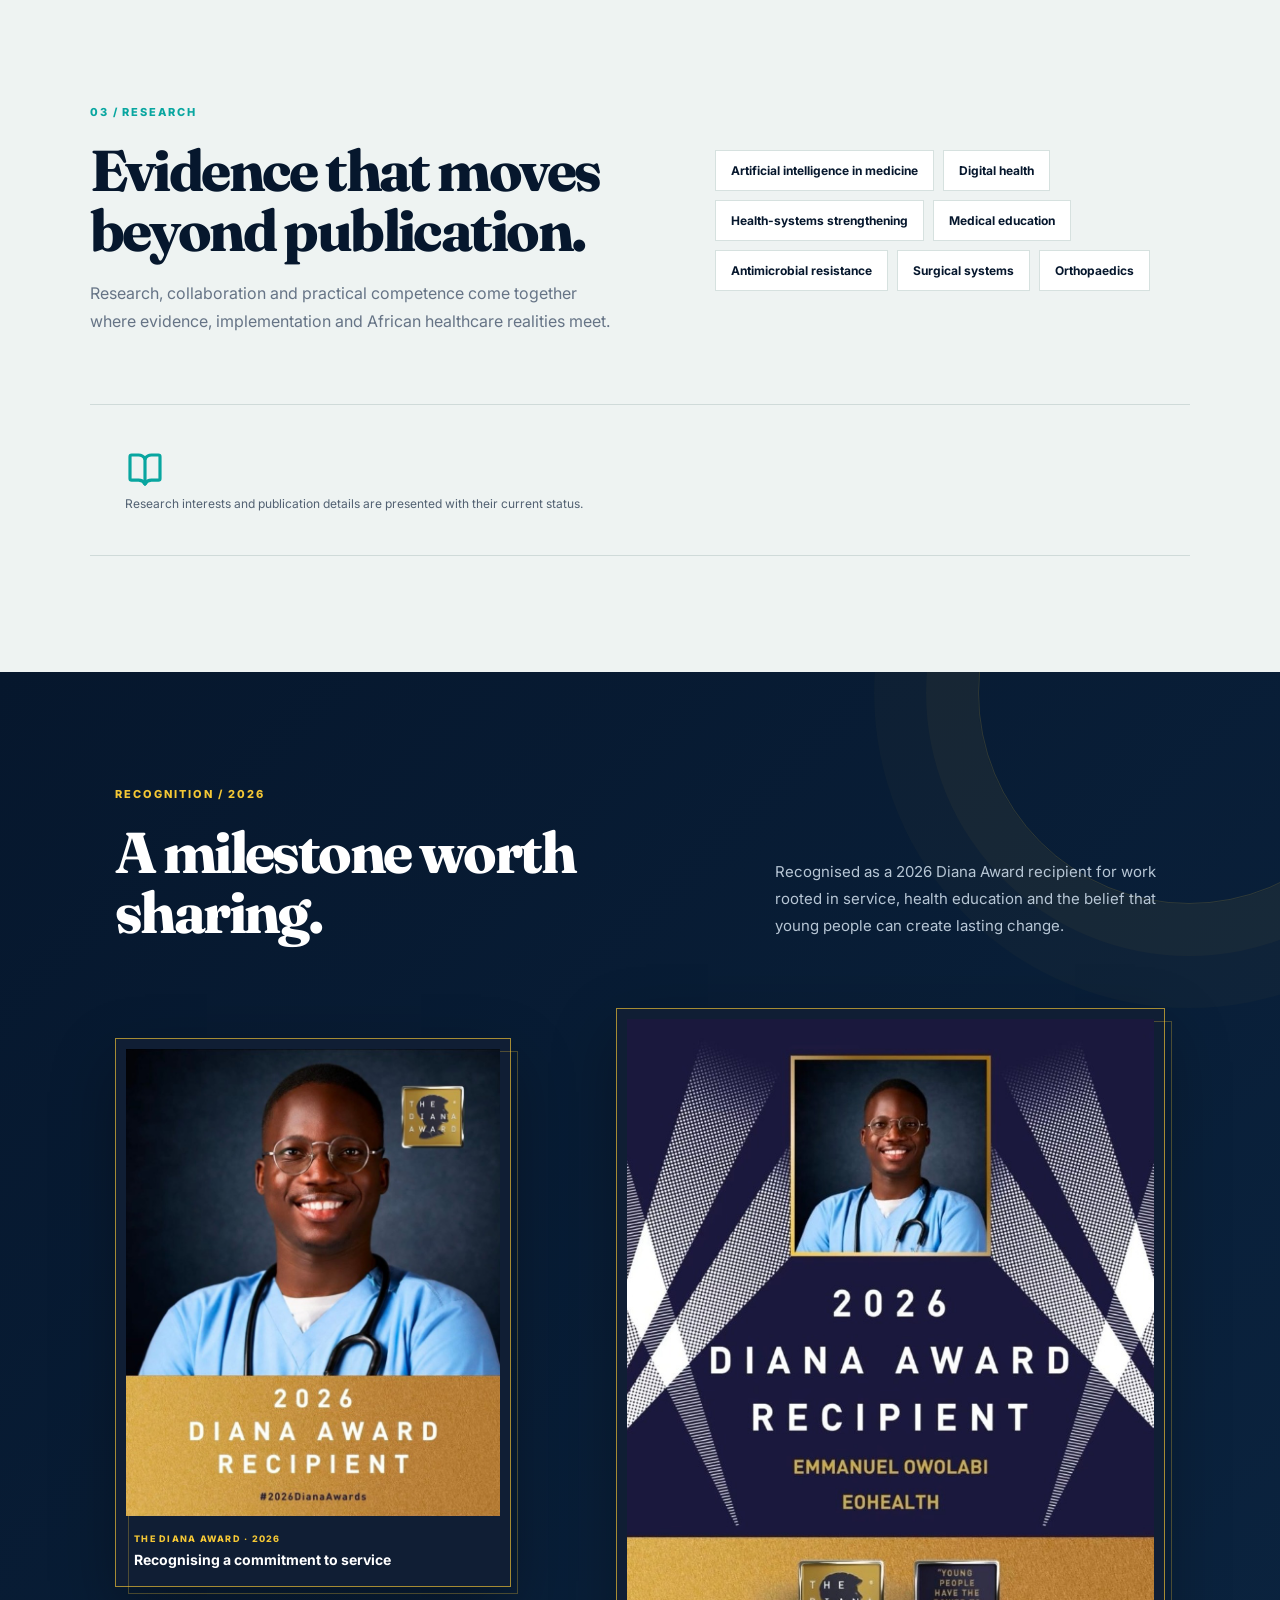
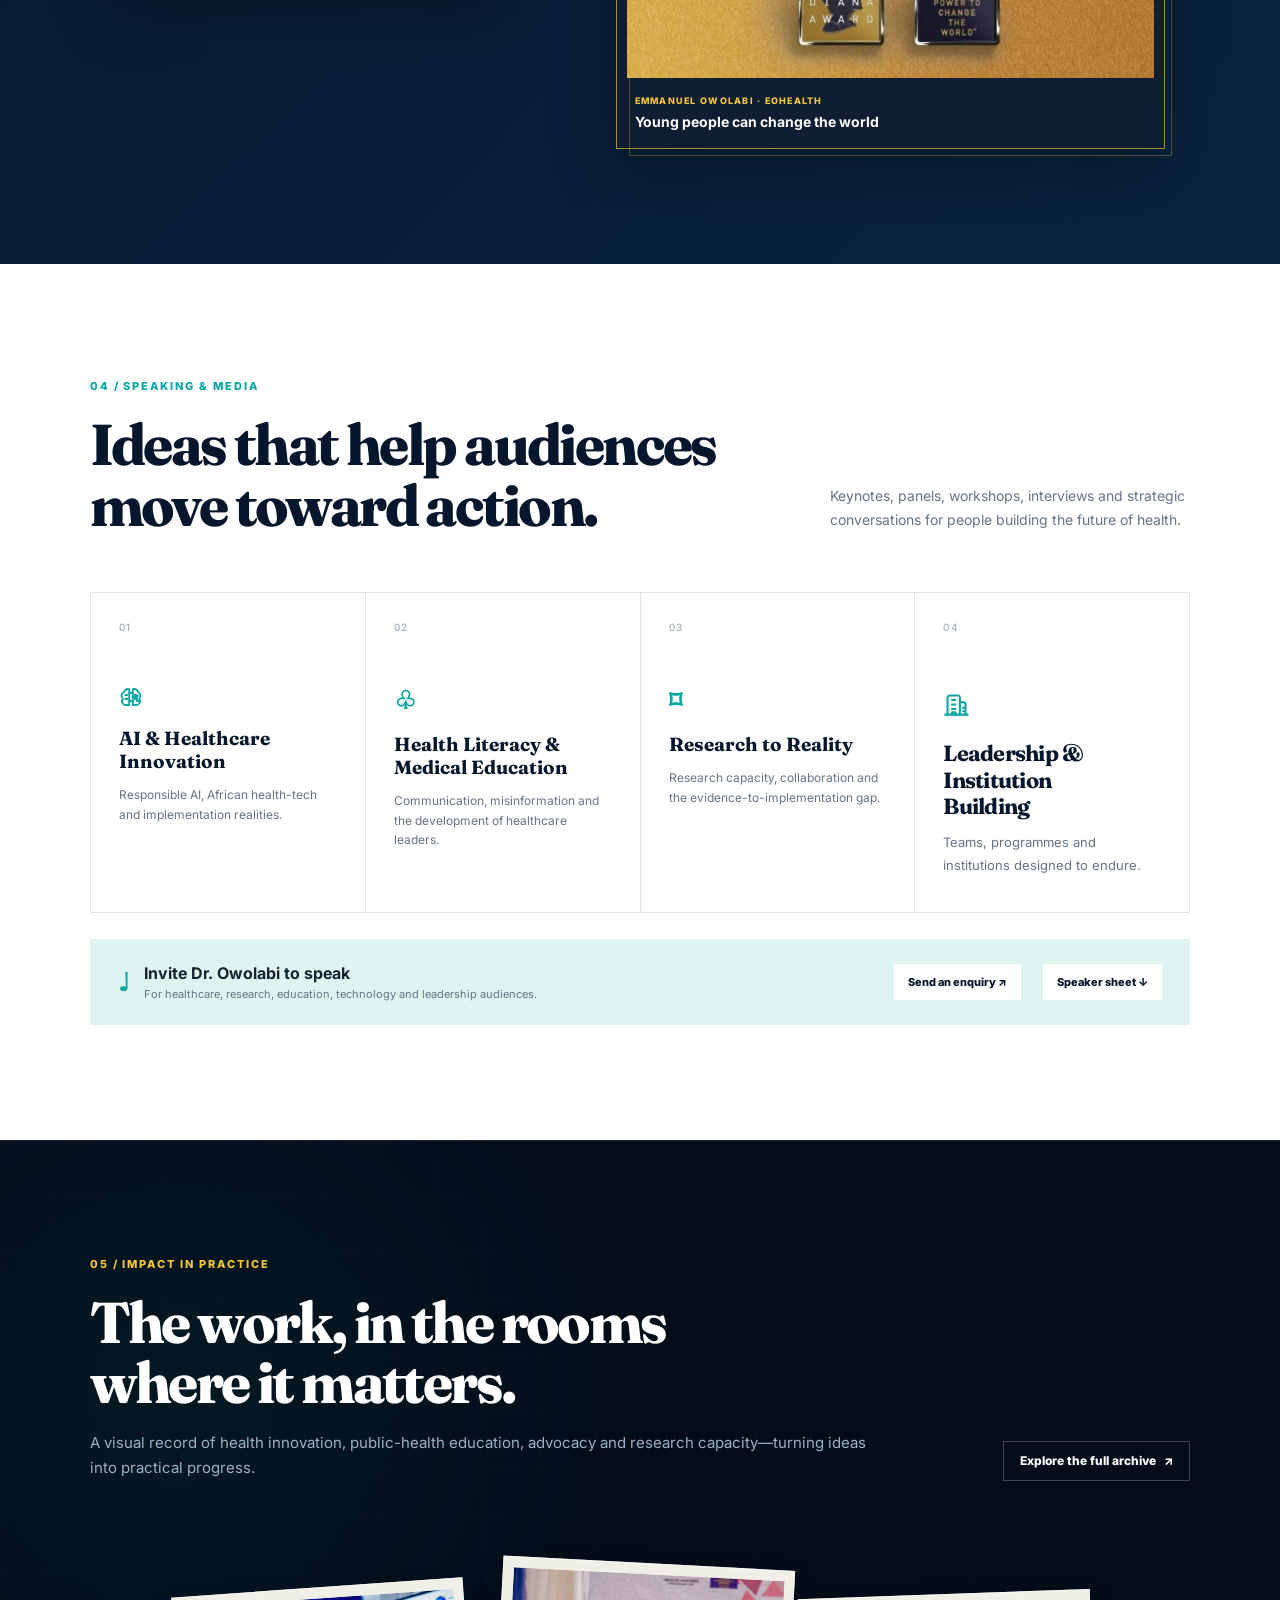
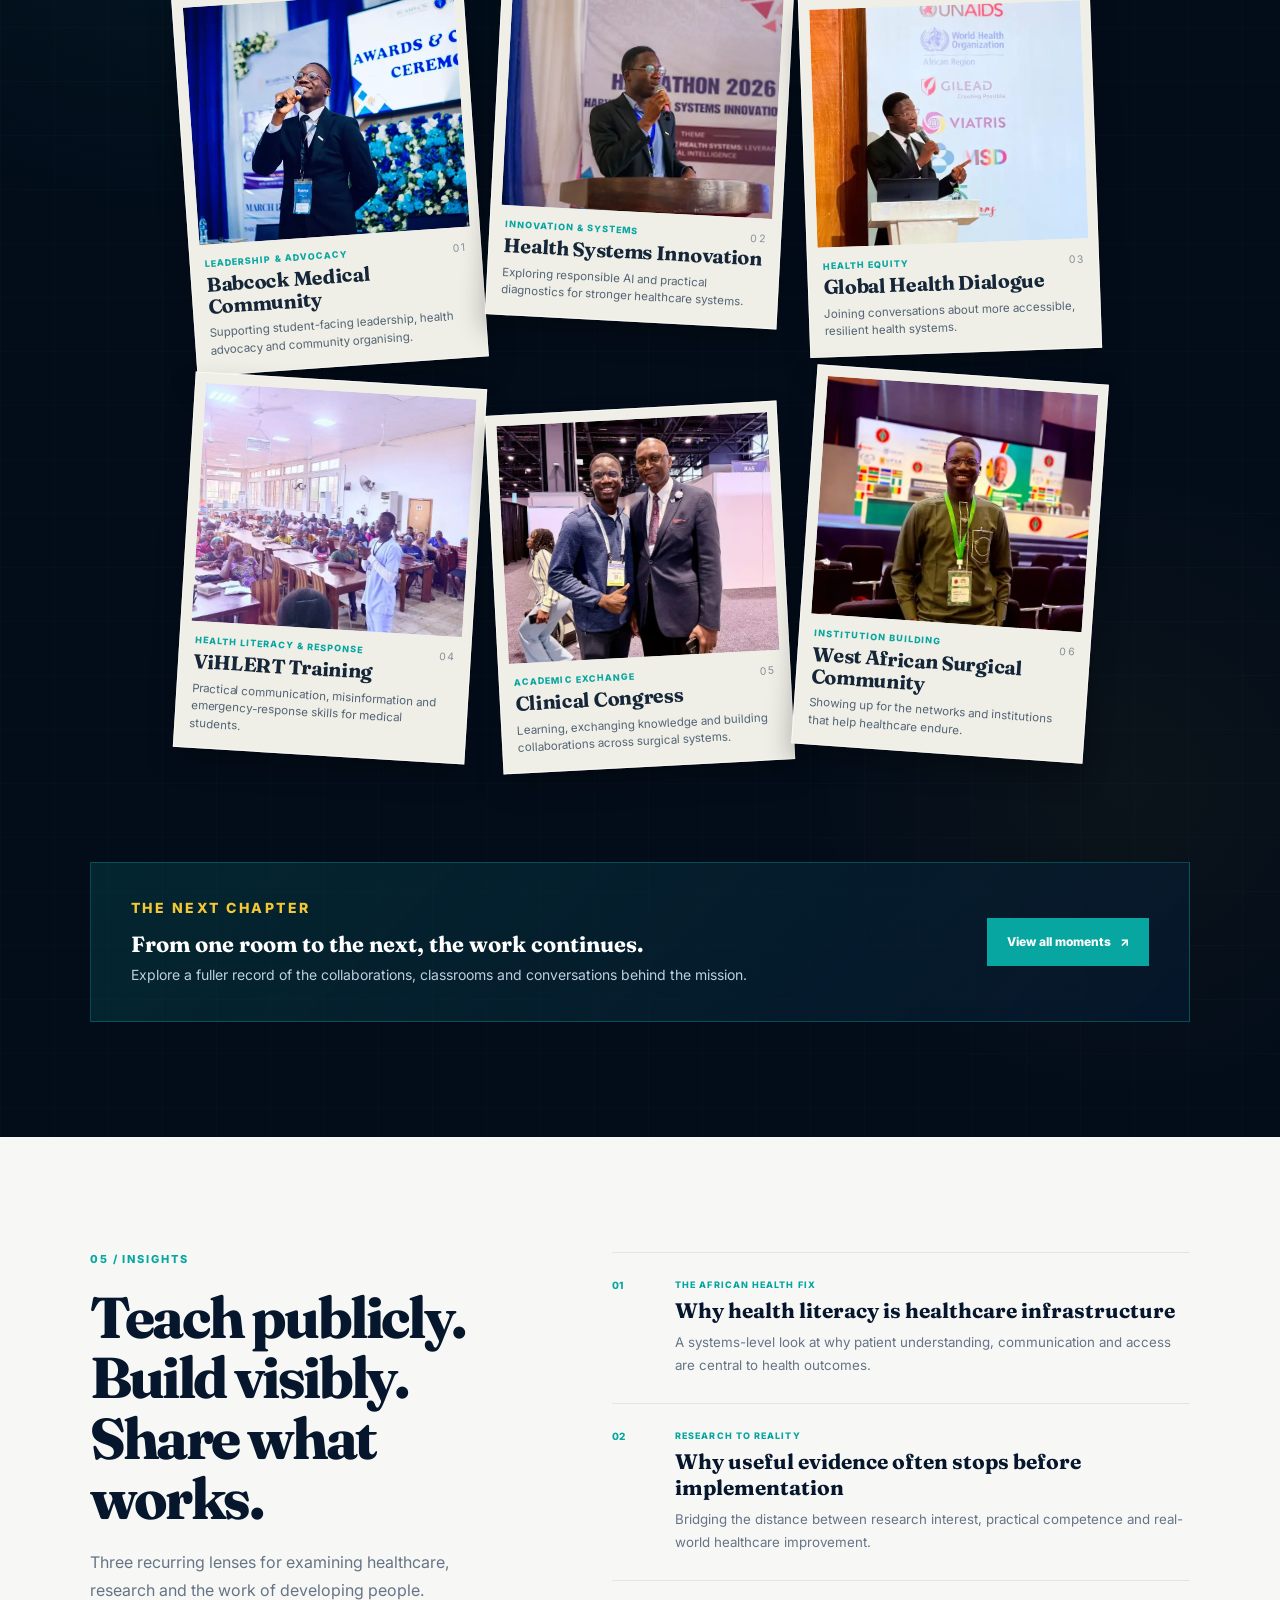
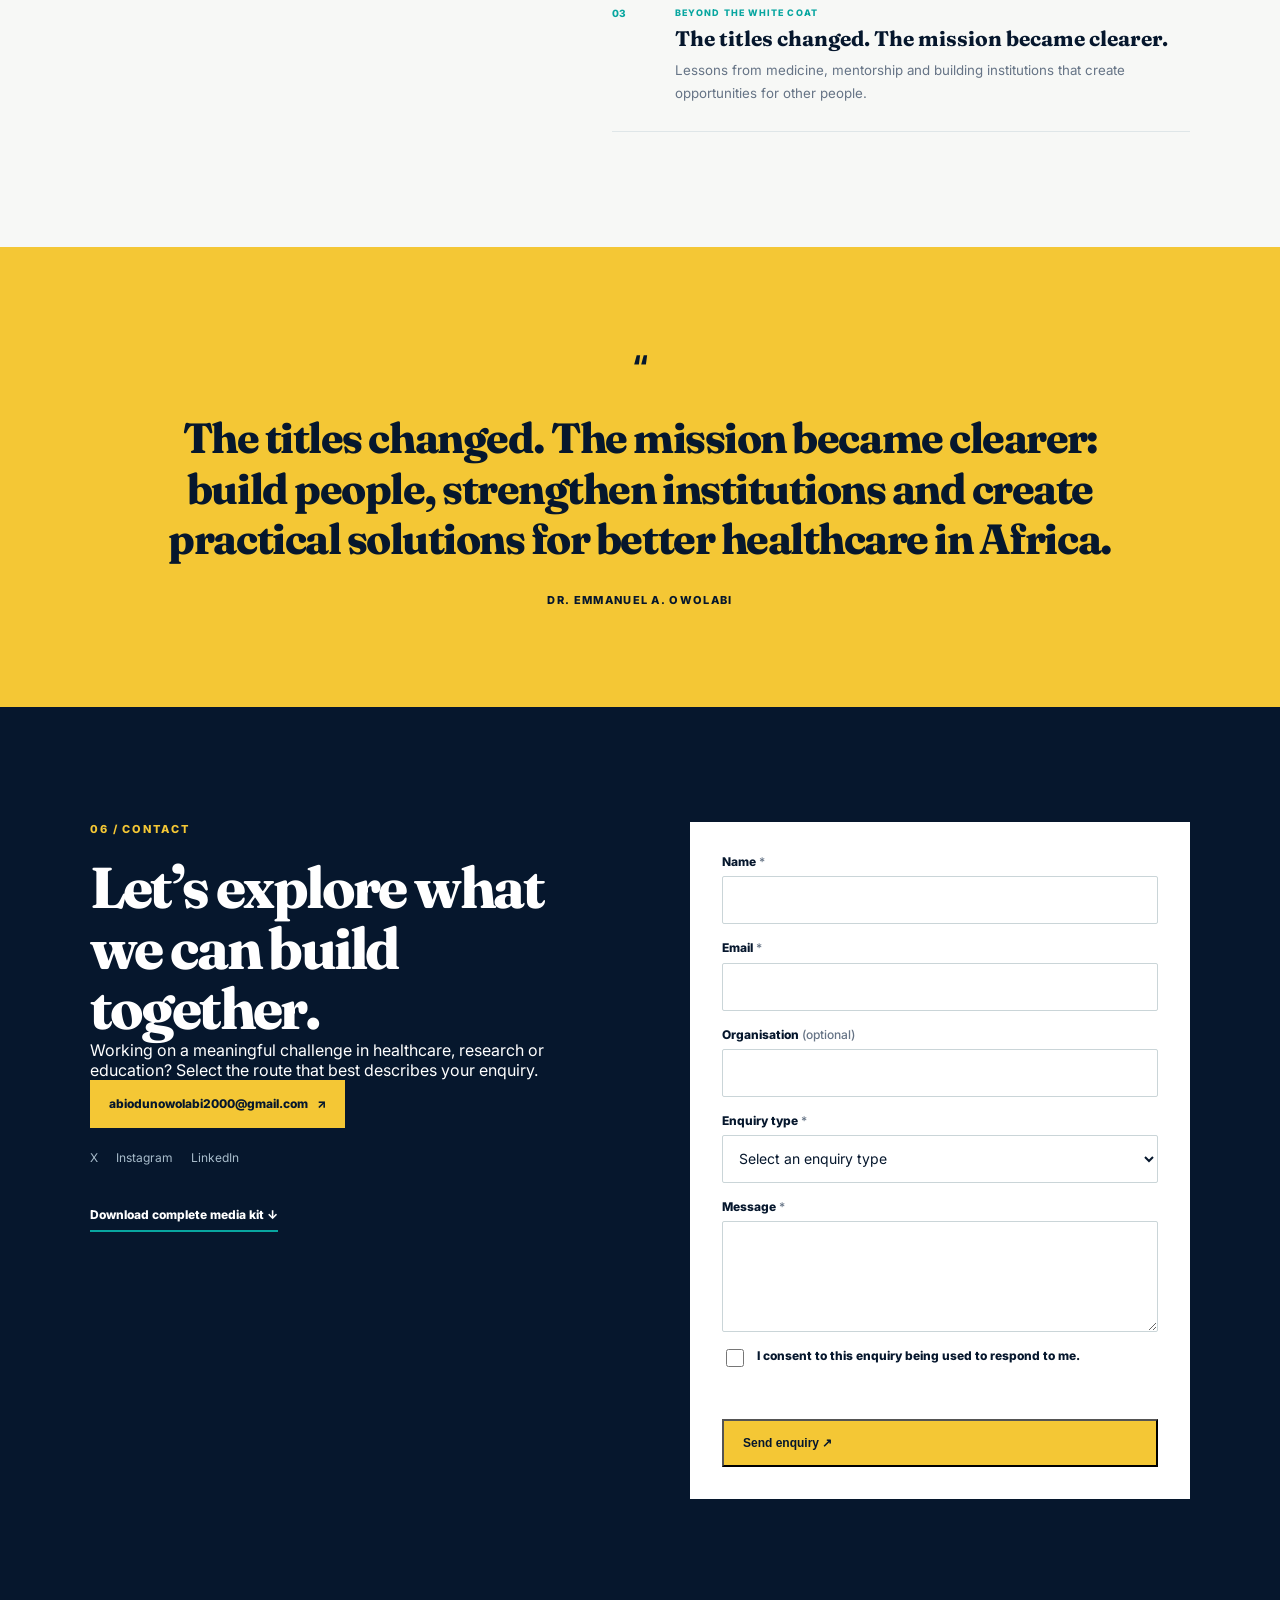
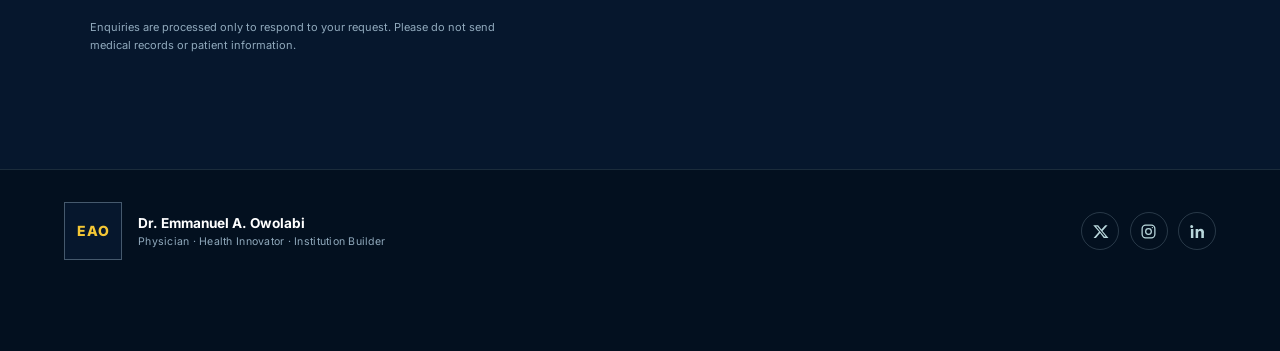
==== commit 1f168f86: "i" ====
--- a/index.html
+++ b/index.html
@@ -113,7 +113,7 @@
       </h1>
 
       <p class="hero__intro lead" data-intro style="--i:2">
-        I am Dr. Emmanuel A. Owolabi. My work connects medicine, research, technology and mentorship to address practical challenges in African healthcare and develop the people who will shape its future.
+        I’m Dr. Emmanuel A. Owolabi, a physician working at the intersection of healthcare innovation, research, education and leadership—turning important ideas into practical work.
       </p>
 
       <div class="hero__actions" data-intro style="--i:3">
@@ -122,7 +122,7 @@
           <span aria-hidden="true">↗</span>
         </a>
         <a class="btn btn--outline" href="#contact">
-          Collaborate With Me
+          Start a Conversation
           <span aria-hidden="true">↗</span>
         </a>
       </div>
@@ -143,9 +143,9 @@
       <div class="portrait__mobile-slideshow" data-hero-slideshow aria-label="Portrait and impact photo slideshow">
         <div class="portrait__slides">
           <img class="portrait__slide is-active" src="assets/images/portrait.jpg" alt="Dr. Emmanuel A. Owolabi smiling in blue medical scrubs" fetchpriority="high" decoding="async">
-          <img class="portrait__slide" src="assets/images/projects/optimized/mobile/IMG_6795.JPG.webp" alt="Dr. Owolabi speaking at the Babcock medical community assembly" loading="lazy" decoding="async">
-          <img class="portrait__slide" src="assets/images/projects/optimized/mobile/3ED56C6F-1A6E-49D2-B97B-795467A6EC87.JPG.webp" alt="Dr. Owolabi at the Harvard Health Systems Innovation Lab Hackathon" loading="lazy" decoding="async">
-          <img class="portrait__slide" src="assets/images/projects/optimized/mobile/WhatsApp%20Image%202026-10-31%20at%2010.27.02.webp" alt="Dr. Owolabi facilitating a ViHLERT community health training" loading="lazy" decoding="async">
+          <img class="portrait__slide" src="assets/images/projects/optimized/mobile/IMG_6795.JPG.webp" srcset="assets/images/projects/optimized/mobile/IMG_6795.JPG.webp 640w, assets/images/projects/optimized/IMG_6795.JPG.webp 1200w" sizes="220vw" alt="Dr. Owolabi speaking at the Babcock medical community assembly" loading="lazy" decoding="async">
+          <img class="portrait__slide" src="assets/images/projects/optimized/mobile/3ED56C6F-1A6E-49D2-B97B-795467A6EC87.JPG.webp" srcset="assets/images/projects/optimized/mobile/3ED56C6F-1A6E-49D2-B97B-795467A6EC87.JPG.webp 640w, assets/images/projects/optimized/3ED56C6F-1A6E-49D2-B97B-795467A6EC87.JPG.webp 1200w" sizes="220vw" alt="Dr. Owolabi at the Harvard Health Systems Innovation Lab Hackathon" loading="lazy" decoding="async">
+          <img class="portrait__slide" src="assets/images/projects/optimized/mobile/WhatsApp%20Image%202026-10-31%20at%2010.27.02.webp" srcset="assets/images/projects/optimized/mobile/WhatsApp%20Image%202026-10-31%20at%2010.27.02.webp 640w, assets/images/projects/optimized/WhatsApp%20Image%202026-10-31%20at%2010.27.02.webp 1200w" sizes="220vw" alt="Dr. Owolabi facilitating a ViHLERT community health training" loading="lazy" decoding="async">
         </div>
         <div class="portrait__slideshow-copy">
           <span>Current focus</span>
@@ -172,14 +172,43 @@
 </section>
     <section class="manifesto" id="about" aria-labelledby="about-title">
   <p class="section-index">01 / ABOUT</p>
-  <div class="manifesto-grid">
+  <div class="about-heading">
     <h2 id="about-title">Medicine gave me a foundation. Building people and systems gave it a wider purpose.</h2>
-    <div class="manifesto-copy">
-      <p>My work began with a simple desire to make reliable health information easier to understand. It has grown into a connected practice spanning public health communication, mentorship, research capacity, digital health and institution building.</p>
-      <p>I connect evidence with implementation: developing people, translating research, using technology responsibly and designing systems that can endure in African healthcare settings.</p>
-      <a class="text-link" href="assets/Dr_Emmanuel_Owolabi_Biography_Pack.pdf" download>Download biography pack <span>↓</span></a>
-    </div>
-  </div>
+  </div>
+
+  <div class="about-grid">
+    <figure class="about-portrait">
+      <div class="about-portrait__frame">
+        <img src="assets/images/portrait.jpg" width="700" height="698" alt="Dr. Emmanuel A. Owolabi in blue medical scrubs" loading="lazy" decoding="async">
+      </div>
+      <figcaption>
+        <span>Dr. Emmanuel A. Owolabi</span>
+        <small>Physician · Health innovator · Institution builder</small>
+      </figcaption>
+    </figure>
+
+    <div class="manifesto-copy about-story">
+      <p class="about-kicker">In brief</p>
+      <p>Dr. Emmanuel A. Owolabi is a physician, health innovator and institution builder committed to advancing healthcare in Africa through technology, research, education and leadership. He is the Founder of EOhealth, a health-innovation and education platform making reliable health information accessible, developing emerging healthcare professionals and building practical responses to healthcare challenges. Through the Virtual Health Literacy and Emergency Response Training, he has contributed to training more than 400 participants from over 30 medical schools. He also founded MentorMatrix Network, a mentorship and capacity-building platform helping young people gain practical guidance, recognise opportunities and build careers of impact. He is the Founder of Publish to Greatness, a multidisciplinary research mentorship community comprising five active groups and 54 members. His work and interests span artificial intelligence in medicine, digital health, medical education, antimicrobial resistance, research-capacity development and health-systems strengthening.</p>
+
+      <dl class="about-facts" aria-label="Professional profile facts">
+        <div>
+          <dt>Professional identity</dt>
+          <dd>Physician · Health innovator · Institution builder</dd>
+        </div>
+        <div>
+          <dt>Recognition</dt>
+          <dd>2026 Diana Award recipient</dd>
+        </div>
+      </dl>
+
+      <div class="about-actions">
+        <p>For a fuller professional biography and event-ready introduction, download the approved pack.</p>
+        <a class="text-link" href="assets/Dr_Emmanuel_Owolabi_Biography_Pack.pdf" download>Download biography pack <span>↓</span></a>
+      </div>
+    </div>
+  </div>
+
 </section>
     <section class="work-section" id="work" aria-labelledby="work-title">
   <div class="section-heading">
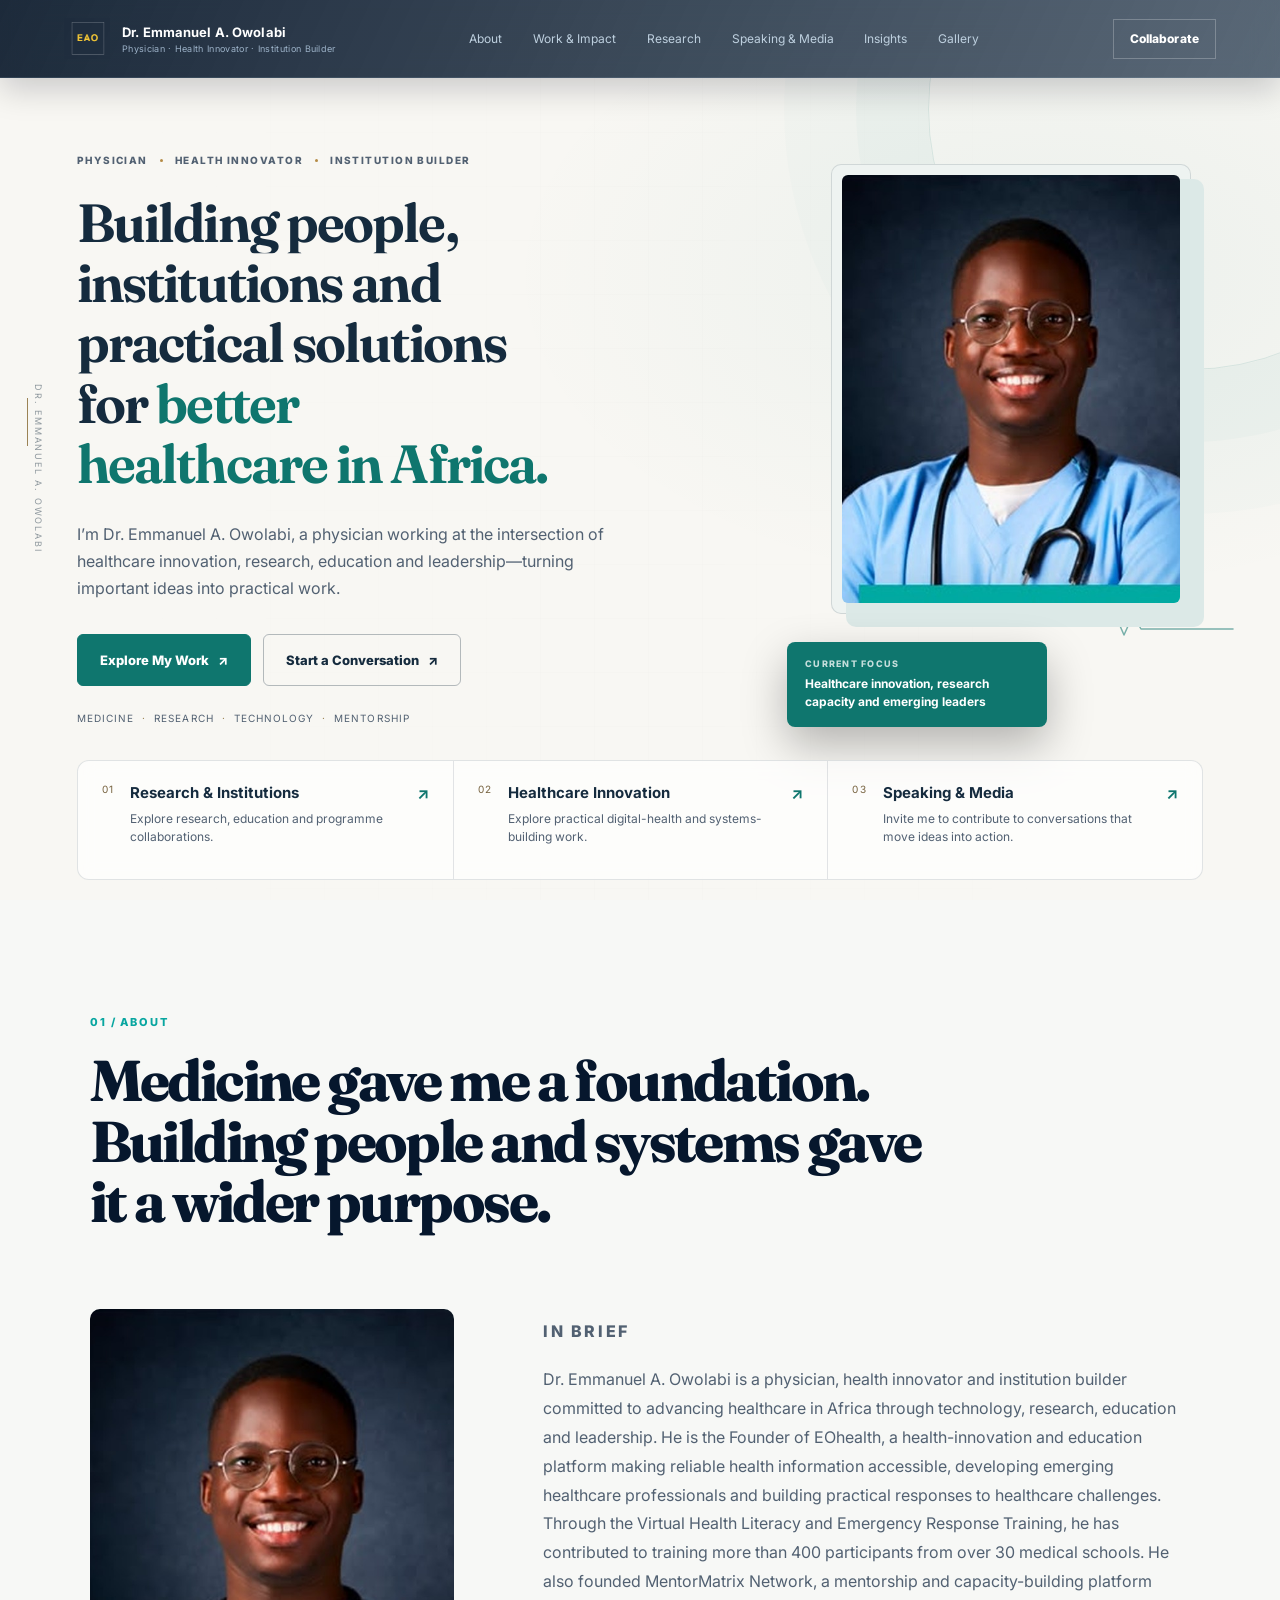
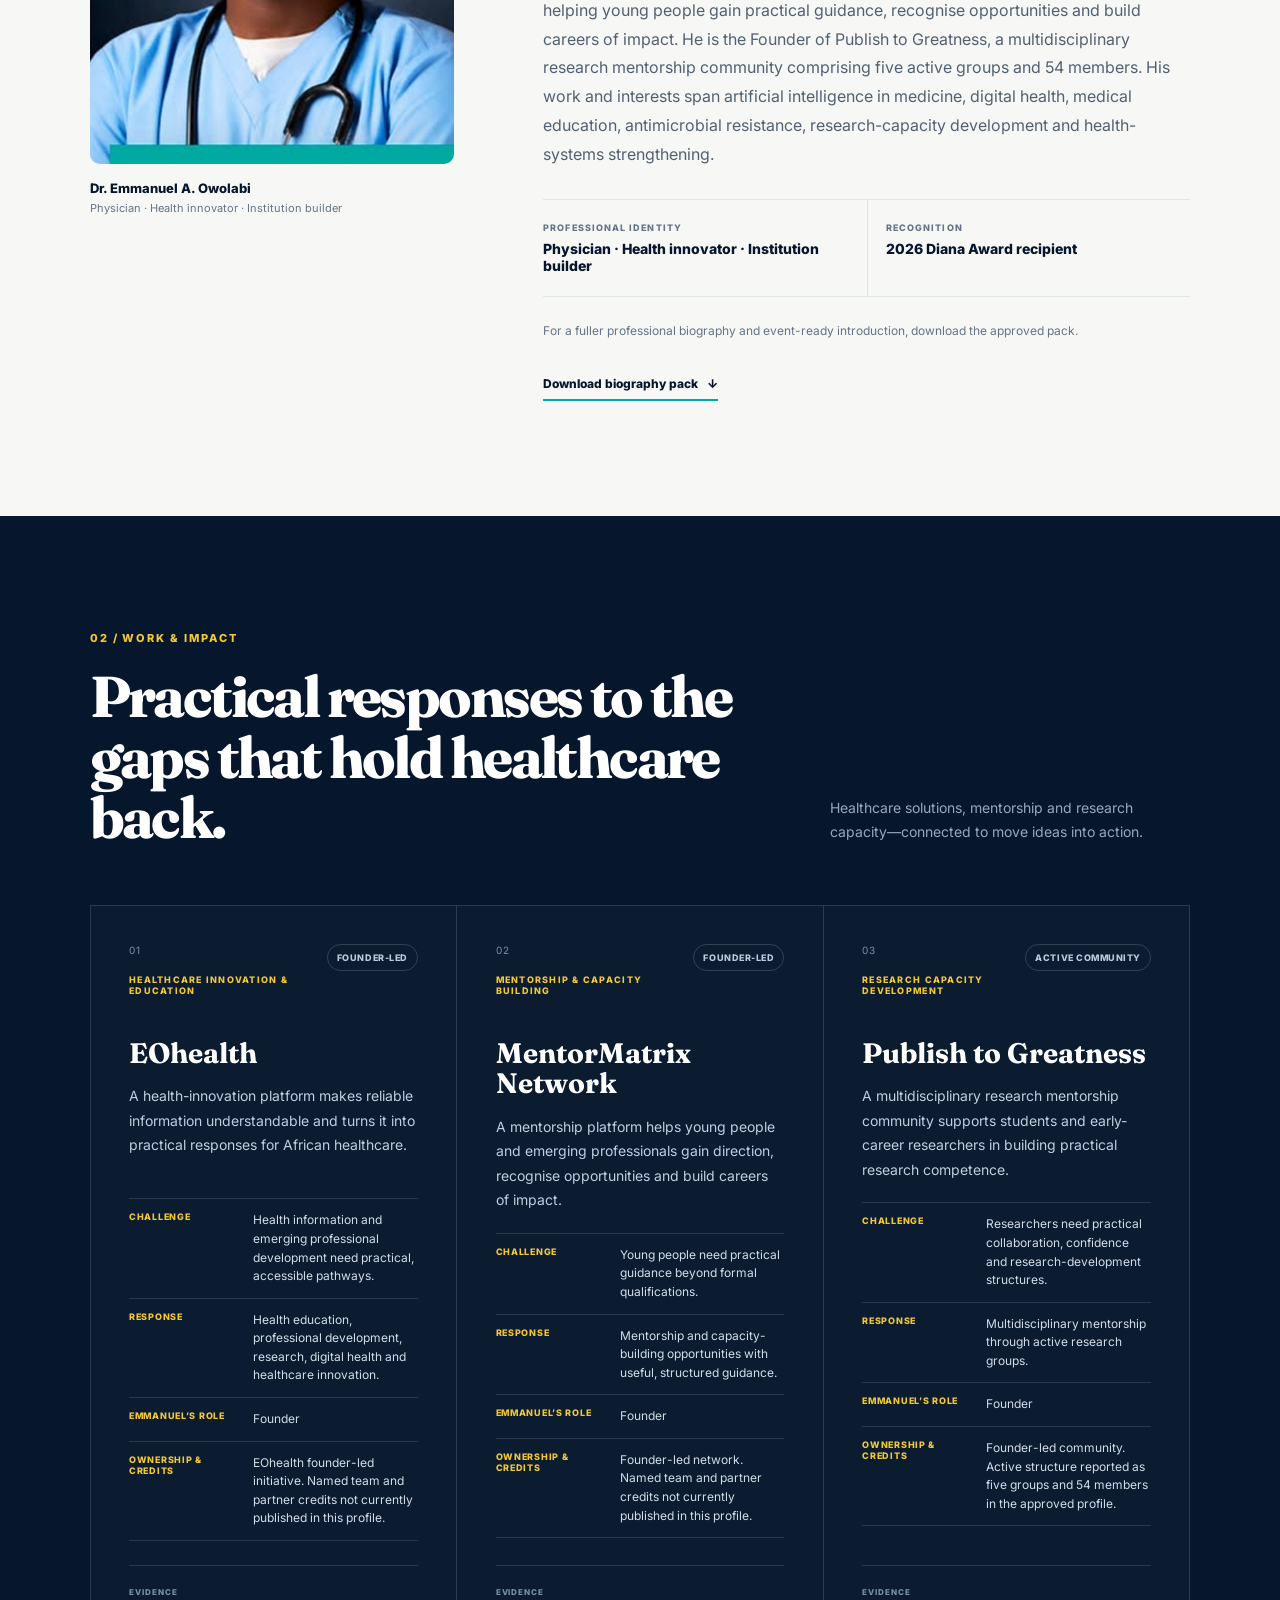
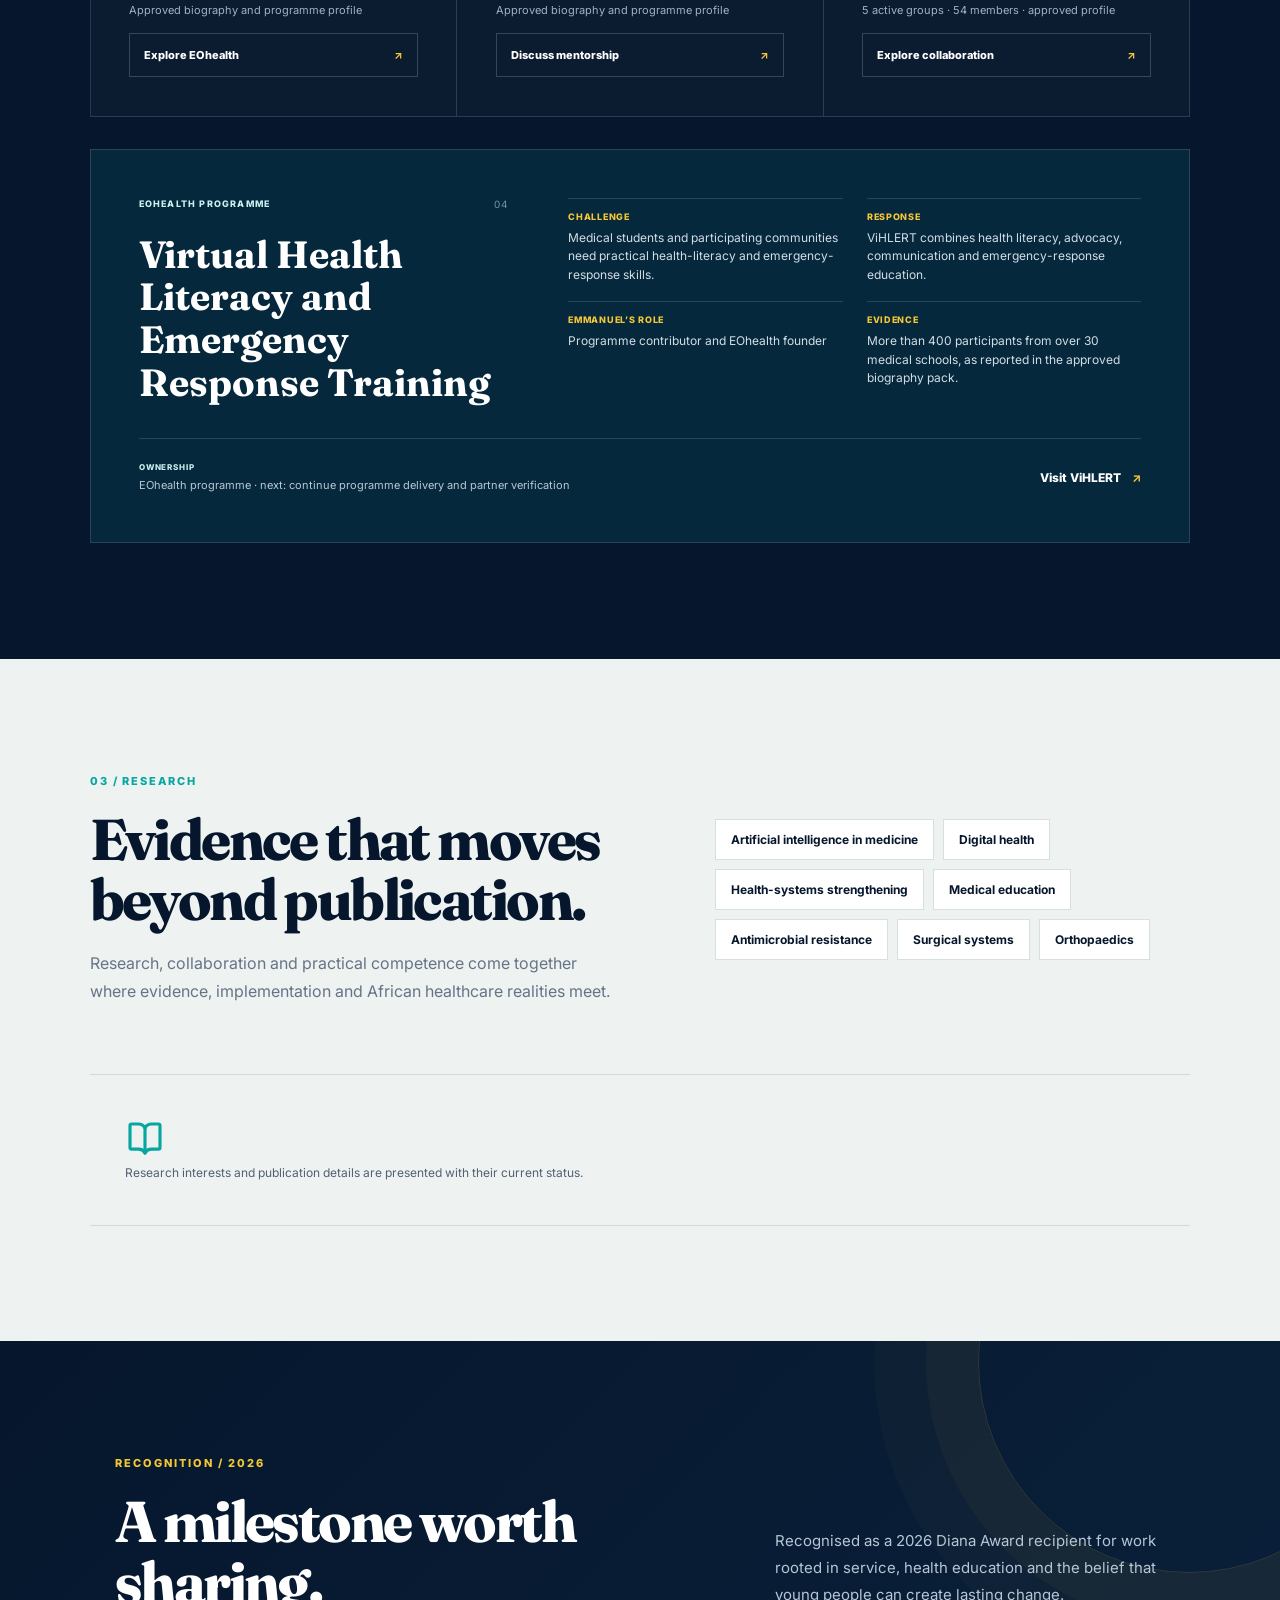
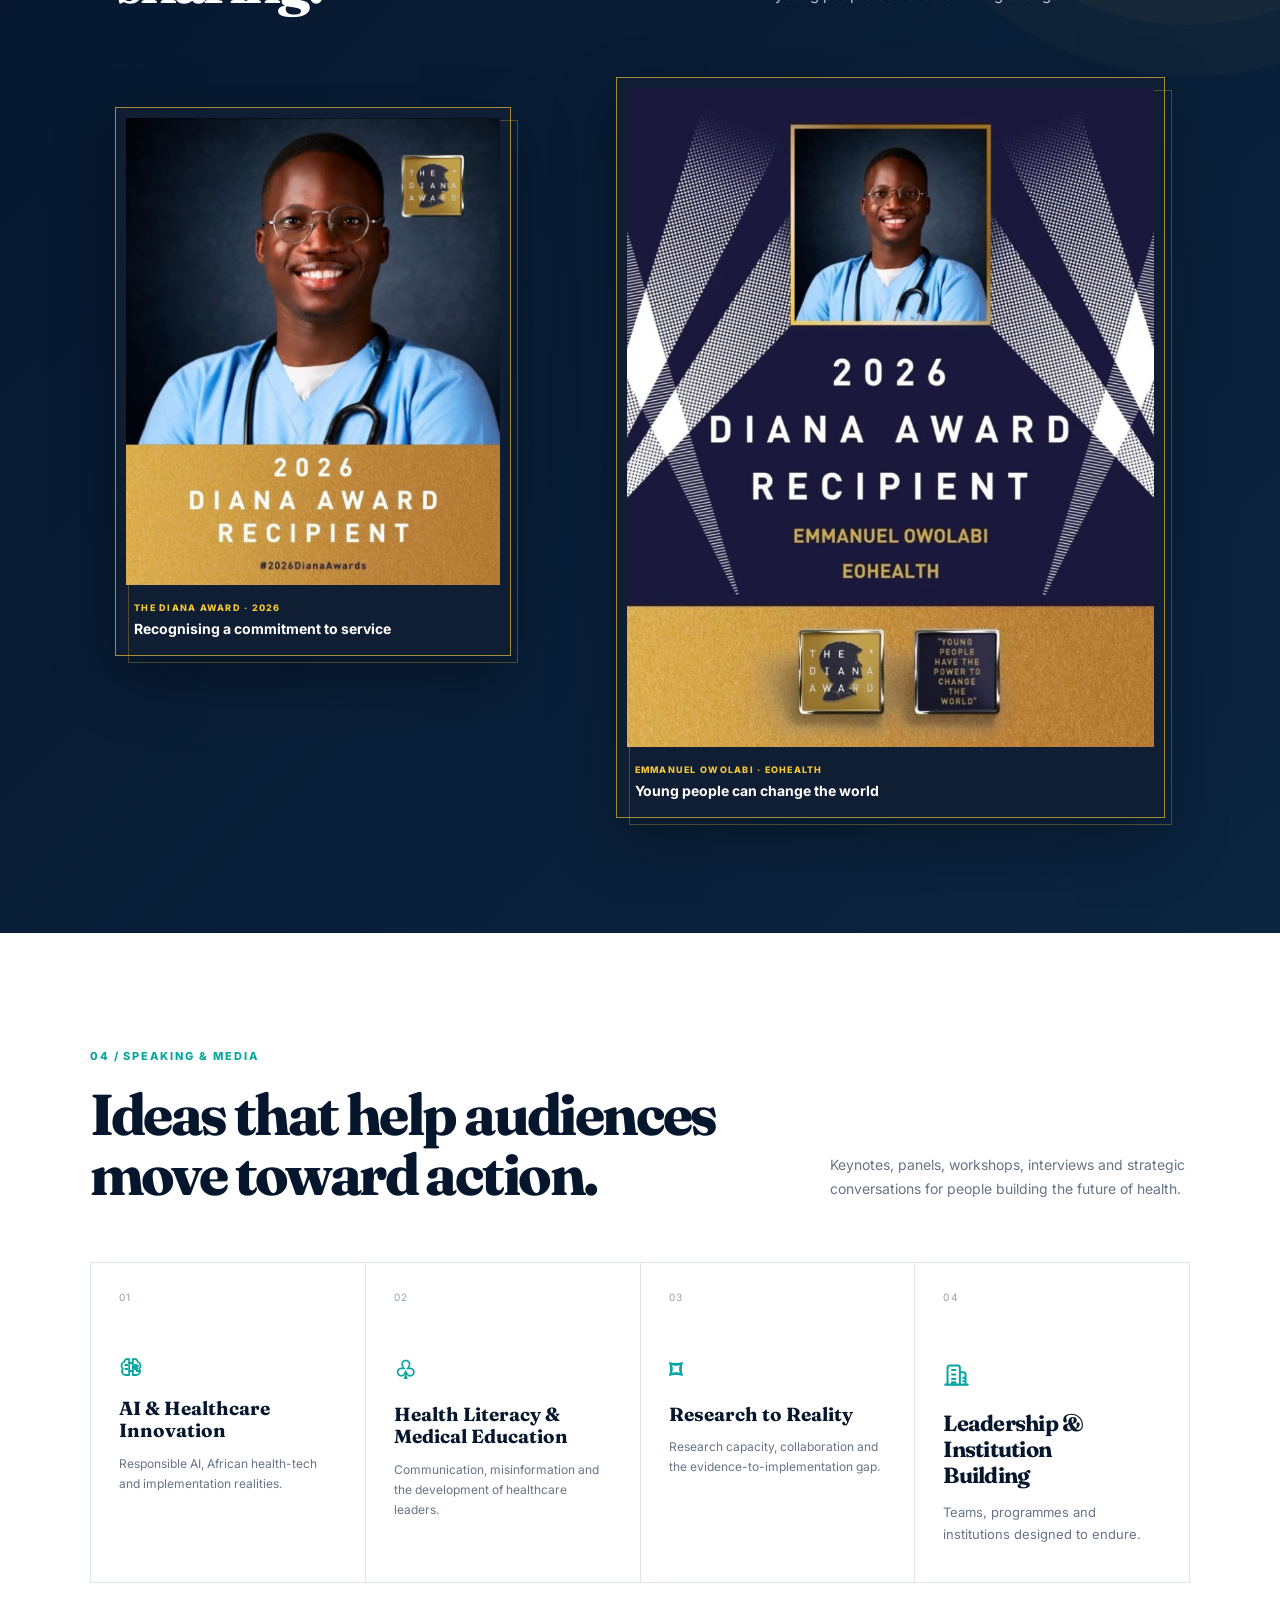
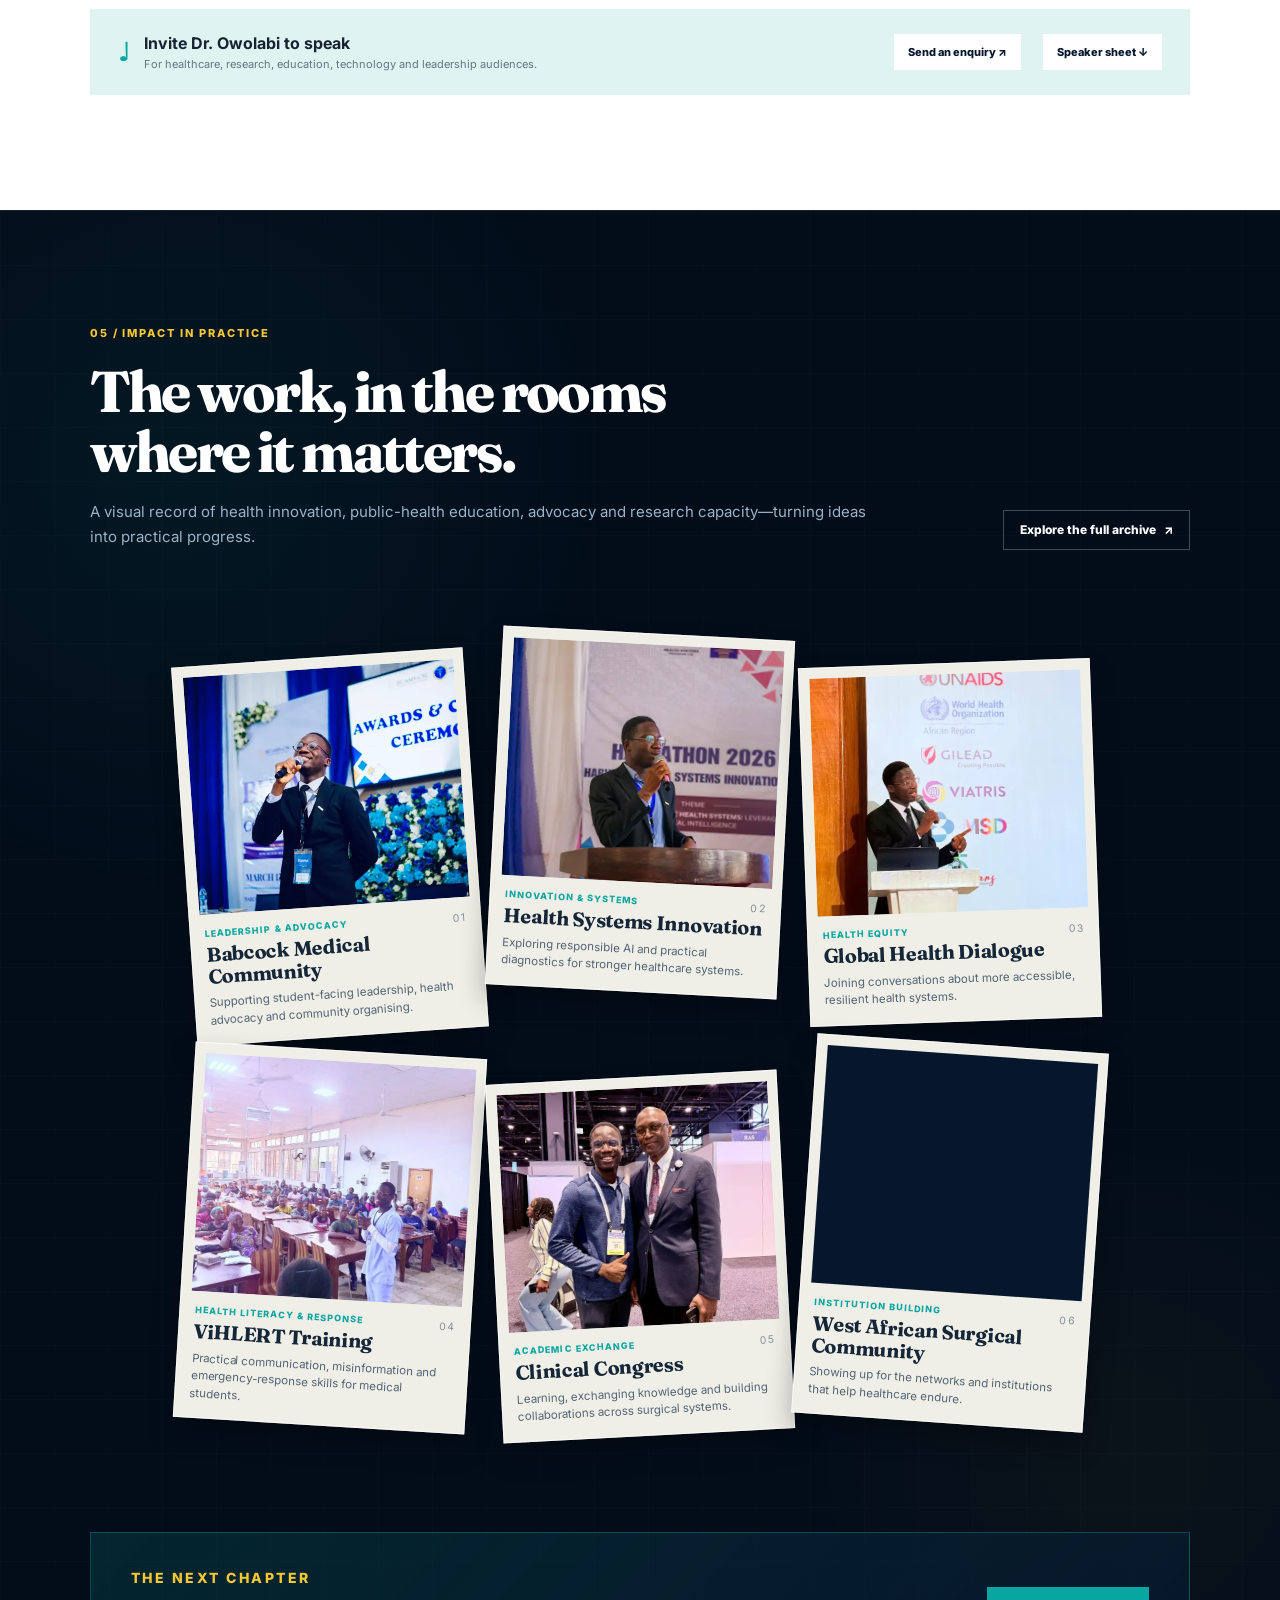
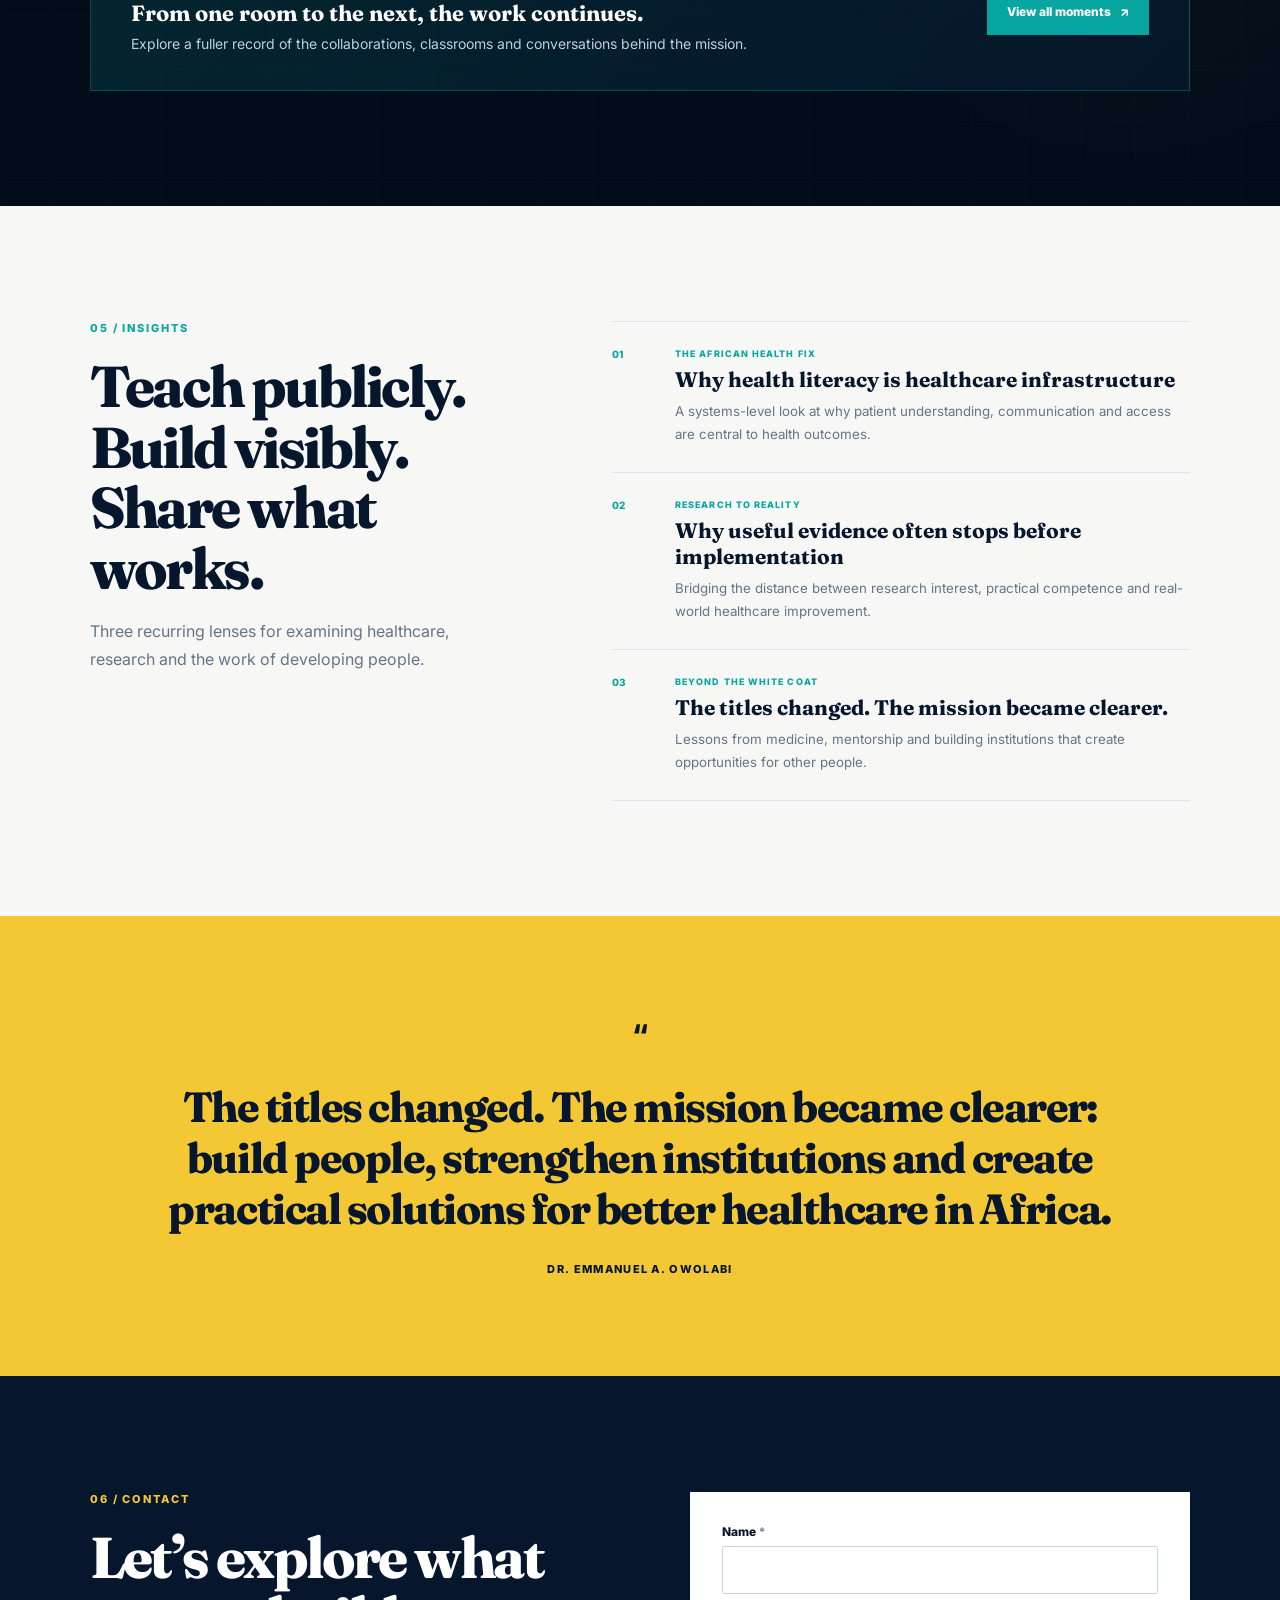
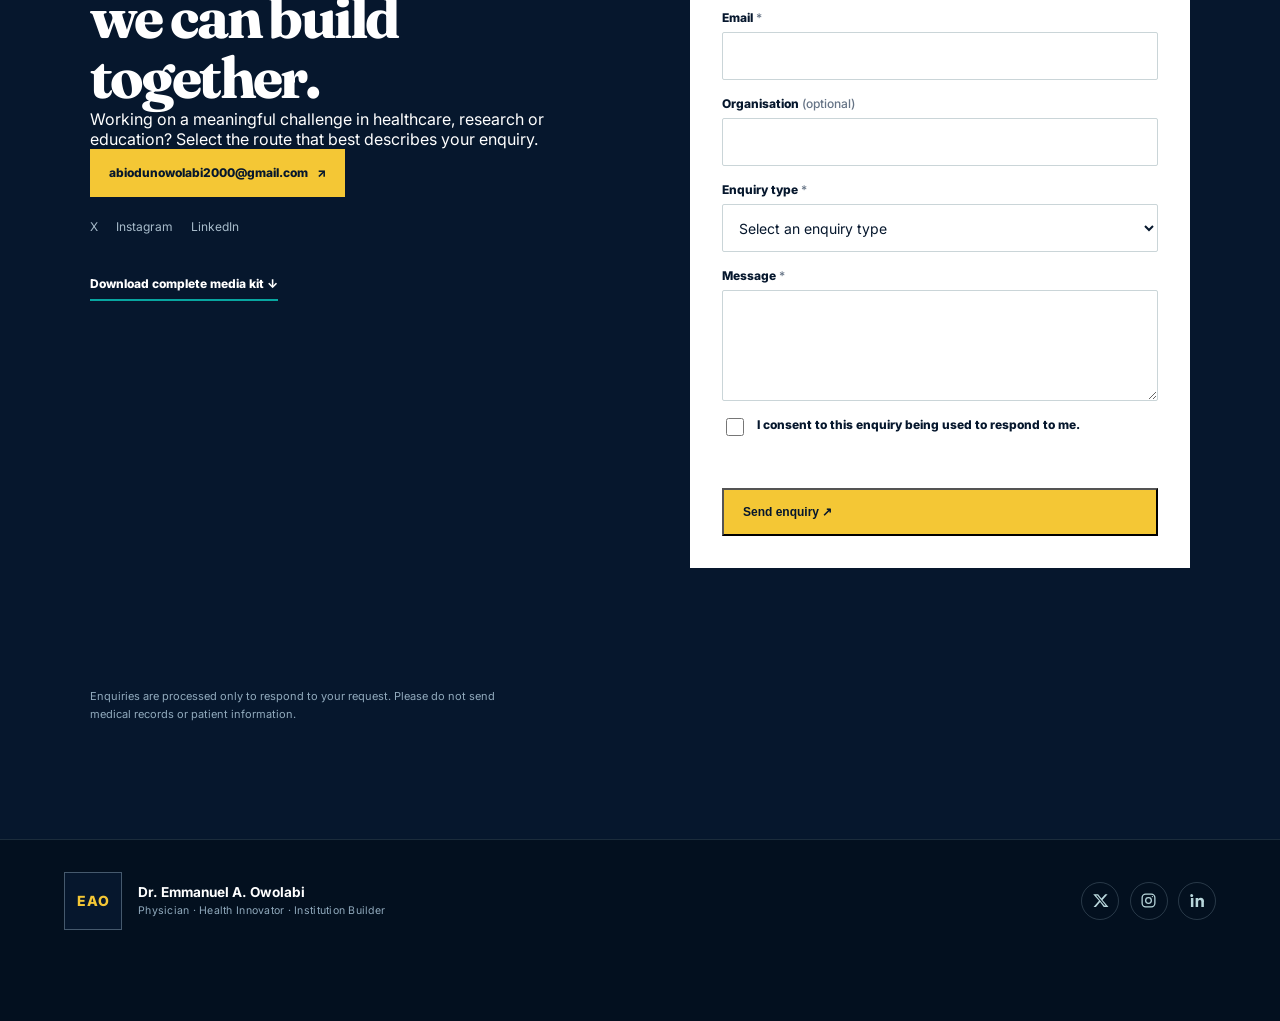
==== commit 786e59c9: "i" ====
--- a/index.html
+++ b/index.html
@@ -215,12 +215,54 @@
     <div><p class="section-index light">02 / WORK &amp; IMPACT</p><h2 id="work-title">Practical responses to the gaps that hold healthcare back.</h2></div>
     <p>Healthcare solutions, mentorship and research capacity&mdash;connected to move ideas into action.</p>
   </div>
-  <div class="platform-grid">
-    <article class="platform-card platform-card--link"><a class="platform-card__overlay" href="https://eohealthhub.com" target="_blank" rel="noopener noreferrer" aria-label="Visit EOhealth"></a><div class="platform-top"><span>01</span><b aria-hidden="true">&#9825;</b></div><p class="card-label">Healthcare innovation &amp; education</p><h3>EOhealth</h3><p>Making reliable health information understandable, developing emerging healthcare professionals and building practical responses to African healthcare challenges.</p></article>
-    <article class="platform-card"><div class="platform-top"><span>02</span><b aria-hidden="true">&#8984;</b></div><p class="card-label">Mentorship &amp; capacity building</p><h3>MentorMatrix Network</h3><p>Helping students and emerging professionals gain direction, develop relevant skills and pursue meaningful opportunities through structured guidance.</p></article>
-    <article class="platform-card"><div class="platform-top"><span>03</span><svg class="platform-icon" viewBox="0 0 24 24" fill="none" stroke="currentColor" stroke-width="1.7" stroke-linecap="round" stroke-linejoin="round" aria-hidden="true"><path d="M12 5.5A5.2 5.2 0 0 0 7.7 3.3H3.5A1.5 1.5 0 0 0 2 4.8v13.5a1.5 1.5 0 0 0 1.5 1.5h4.2A5.2 5.2 0 0 1 12 22"/><path d="M12 5.5a5.2 5.2 0 0 1 4.3-2.2h4.2A1.5 1.5 0 0 1 22 4.8v13.5a1.5 1.5 0 0 1-1.5 1.5h-4.2A5.2 5.2 0 0 0 12 22"/><path d="M12 5.5V22M6 8h2.2M15.8 8H18M6 11h2.2M15.8 11H18"/></svg></div><p class="card-label">Research capacity development</p><h3>Publish to Greatness</h3><p>Supporting multidisciplinary researchers to build practical competence, collaborate effectively and contribute to meaningful scientific work.</p></article>
-  </div>
-  <a class="programme-strip programme-strip--link" href="https://vihlert.eohealthhub.com" target="_blank" rel="noopener noreferrer" aria-label="Visit the Virtual Health Literacy and Emergency Response Training website"><div><span>EOhealth programme</span><h3>Virtual Health Literacy and Emergency Response Training</h3></div><p>ViHLERT brings health literacy, communication, advocacy and emergency-response education into a practical EOhealth programme.</p></a>
+  <div class="impact-case-grid">
+    <article class="impact-case" id="eohealth-case">
+      <header class="impact-case__header"><div><span class="impact-case__number">01</span><p class="card-label">Healthcare innovation &amp; education</p></div><span class="impact-case__status">Founder-led</span></header>
+      <h3>EOhealth</h3>
+      <p class="impact-case__summary">A health-innovation platform makes reliable information understandable and turns it into practical responses for African healthcare.</p>
+      <dl class="impact-case__facts">
+        <div><dt>Challenge</dt><dd>Health information and emerging professional development need practical, accessible pathways.</dd></div>
+        <div><dt>Response</dt><dd>Health education, professional development, research, digital health and healthcare innovation.</dd></div>
+        <div><dt>Emmanuel’s role</dt><dd>Founder</dd></div>
+        <div><dt>Ownership &amp; credits</dt><dd>EOhealth founder-led initiative. Named team and partner credits not currently published in this profile.</dd></div>
+      </dl>
+      <div class="impact-case__footer"><p><span>Evidence</span> Approved biography and programme profile</p><a href="https://eohealthhub.com" target="_blank" rel="noopener noreferrer">Explore EOhealth <b aria-hidden="true">↗</b></a></div>
+    </article>
+    <article class="impact-case" id="mentormatrix-case">
+      <header class="impact-case__header"><div><span class="impact-case__number">02</span><p class="card-label">Mentorship &amp; capacity building</p></div><span class="impact-case__status">Founder-led</span></header>
+      <h3>MentorMatrix Network</h3>
+      <p class="impact-case__summary">A mentorship platform helps young people and emerging professionals gain direction, recognise opportunities and build careers of impact.</p>
+      <dl class="impact-case__facts">
+        <div><dt>Challenge</dt><dd>Young people need practical guidance beyond formal qualifications.</dd></div>
+        <div><dt>Response</dt><dd>Mentorship and capacity-building opportunities with useful, structured guidance.</dd></div>
+        <div><dt>Emmanuel’s role</dt><dd>Founder</dd></div>
+        <div><dt>Ownership &amp; credits</dt><dd>Founder-led network. Named team and partner credits not currently published in this profile.</dd></div>
+      </dl>
+      <div class="impact-case__footer"><p><span>Evidence</span> Approved biography and programme profile</p><a href="#contact">Discuss mentorship <b aria-hidden="true">↗</b></a></div>
+    </article>
+    <article class="impact-case" id="publish-case">
+      <header class="impact-case__header"><div><span class="impact-case__number">03</span><p class="card-label">Research capacity development</p></div><span class="impact-case__status">Active community</span></header>
+      <h3>Publish to Greatness</h3>
+      <p class="impact-case__summary">A multidisciplinary research mentorship community supports students and early-career researchers in building practical research competence.</p>
+      <dl class="impact-case__facts">
+        <div><dt>Challenge</dt><dd>Researchers need practical collaboration, confidence and research-development structures.</dd></div>
+        <div><dt>Response</dt><dd>Multidisciplinary mentorship through active research groups.</dd></div>
+        <div><dt>Emmanuel’s role</dt><dd>Founder</dd></div>
+        <div><dt>Ownership &amp; credits</dt><dd>Founder-led community. Active structure reported as five groups and 54 members in the approved profile.</dd></div>
+      </dl>
+      <div class="impact-case__footer"><p><span>Evidence</span> 5 active groups · 54 members · approved profile</p><a href="#contact">Explore collaboration <b aria-hidden="true">↗</b></a></div>
+    </article>
+  </div>
+  <article class="impact-programme">
+    <div class="impact-programme__heading"><p><span>EOhealth programme</span>04</p><h3>Virtual Health Literacy and Emergency Response Training</h3></div>
+    <dl class="impact-programme__facts">
+      <div><dt>Challenge</dt><dd>Medical students and participating communities need practical health-literacy and emergency-response skills.</dd></div>
+      <div><dt>Response</dt><dd>ViHLERT combines health literacy, advocacy, communication and emergency-response education.</dd></div>
+      <div><dt>Emmanuel’s role</dt><dd>Programme contributor and EOhealth founder</dd></div>
+      <div><dt>Evidence</dt><dd>More than 400 participants from over 30 medical schools, as reported in the approved biography pack.</dd></div>
+    </dl>
+    <div class="impact-programme__footer"><p><span>Ownership</span> EOhealth programme · next: continue programme delivery and partner verification</p><a href="https://vihlert.eohealthhub.com" target="_blank" rel="noopener noreferrer">Visit ViHLERT <b aria-hidden="true">↗</b></a></div>
+  </article>
 </section>
     <section class="research-section" id="research" aria-labelledby="research-title">
   <div class="research-title"><p class="section-index">03 / RESEARCH</p><h2 id="research-title">Evidence that moves beyond publication.</h2><p>Research, collaboration and practical competence come together where evidence, implementation and African healthcare realities meet.</p></div>
